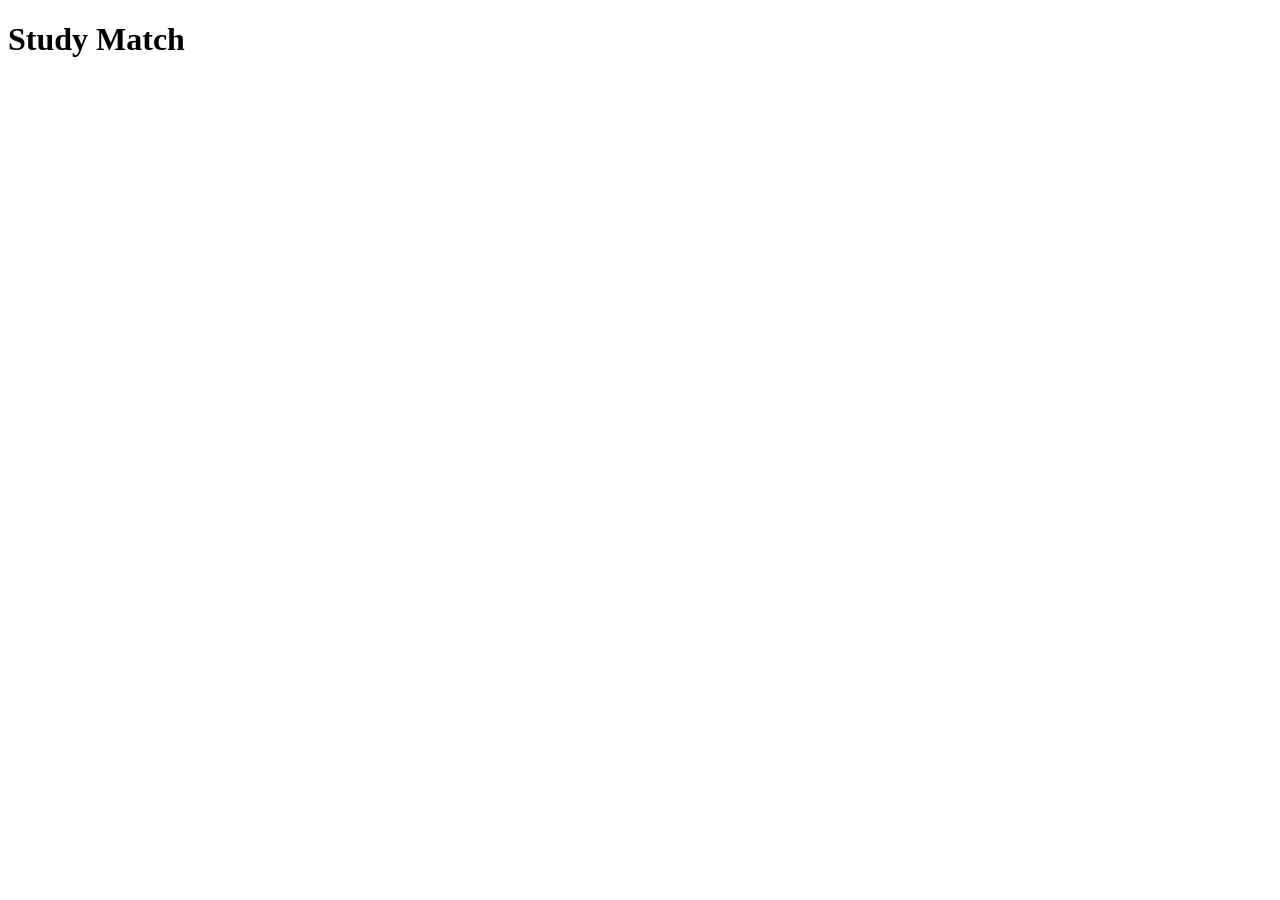
==== index.html @ 621438b5 "test html" ====
<!DOCTYPE html>
<html lang="es">
<head>
    <meta charset="UTF-8">
    <meta name="viewport" content="width=device-width, initial-scale=1.0">
    <title>Study Match - Home</title>
</head>
<body>
    <h1>Study Match</h1>
</body>
</html>
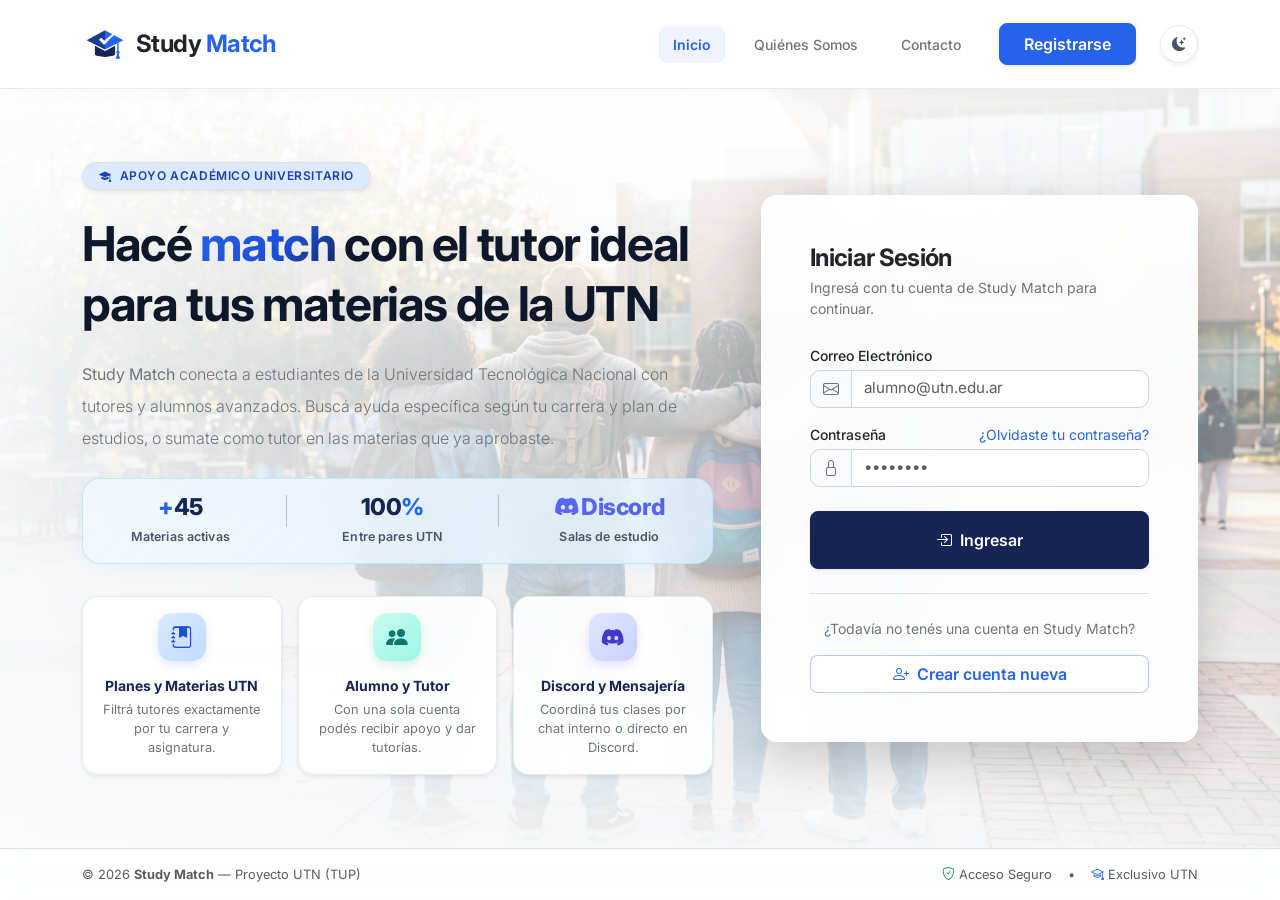
==== commit ea4485c3: "Mergear primera version del front" ====
--- a/index.html
+++ b/index.html
@@ -1,11 +1,279 @@
 <!DOCTYPE html>
 <html lang="es">
 <head>
-    <meta charset="UTF-8">
-    <meta name="viewport" content="width=device-width, initial-scale=1.0">
-    <title>Study Match - Home</title>
+  <meta charset="UTF-8">
+  <meta name="viewport" content="width=device-width, initial-scale=1.0">
+  <title>Study Match - Tutorías UTN</title>
+
+  <!-- Google Fonts: Inter -->
+  <link rel="preconnect" href="https://fonts.googleapis.com">
+  <link rel="preconnect" href="https://fonts.gstatic.com" crossorigin>
+  <link href="https://fonts.googleapis.com/css2?family=Inter:wght@400;500;600;700;800&display=swap" rel="stylesheet">
+
+  <!-- Bootstrap 5.3 CSS -->
+  <link href="https://cdn.jsdelivr.net/npm/bootstrap@5.3.3/dist/css/bootstrap.min.css" rel="stylesheet">
+  <!-- Bootstrap Icons -->
+  <link rel="stylesheet" href="https://cdn.jsdelivr.net/npm/bootstrap-icons@1.11.3/font/bootstrap-icons.min.css">
+
+  <!-- Estilos Personalizados -->
+  <link rel="stylesheet" href="css/styles.css">
+  
 </head>
-<body>
-    <h1>Study Match</h1>
+<body class="d-flex flex-column min-vh-100 justify-content-between">
+
+  <!-- NAVBAR CON BOOTSTRAP 5 -->
+  <header class="sticky-top">
+    <nav class="navbar navbar-expand-lg navbar-glass py-3">
+      <div class="container-xl">
+        <!-- Logo Study Match -->
+        <a class="navbar-brand d-flex align-items-center gap-2 text-decoration-none" href="index.html">
+          <!-- Dibujo vectorial del Birrete + Tilde OK -->
+          <svg class="logo-svg" width="46" height="46" viewBox="0 0 100 100" fill="none" xmlns="http://www.w3.org/2000/svg">
+            <!-- Base inferior del gorro -->
+            <path d="M28 54 V72 C28 80 72 80 72 72 V54 L50 65 Z" fill="#172554"/>
+            <!-- Mitad izquierda del birrete (Azul oscuro) -->
+            <polygon points="50,20 10,42 50,62" fill="#1e3a8a"/>
+            <!-- Mitad derecha del birrete (Azul eléctrico) -->
+            <polygon points="50,20 90,42 50,62" fill="#2563eb"/>
+            <!-- Borla colgante derecha -->
+            <line x1="78" y1="48" x2="78" y2="70" stroke="#3b82f6" stroke-width="3.5" stroke-linecap="round"/>
+            <circle cx="78" cy="68" r="3.5" fill="#2563eb"/>
+            <polygon points="78,68 73,82 83,82" fill="#2563eb"/>
+            <!-- Tilde blanca de OK / Match integrada -->
+            <path d="M38 41 L48 51 L76 23 L60 34 L48 44 L42 37 Z" fill="#ffffff" stroke="#ffffff" stroke-linejoin="round" stroke-width="2"/>
+          </svg>
+
+          <!-- Texto del Logo -->
+          <span class="fw-bold fs-4 text-dark lh-1 mb-0">
+            Study <span class="text-primary">Match</span>
+          </span>
+        </a>
+
+        <!-- Botón Hamburguesa para Mobile -->
+        <button class="navbar-toggler border-0 shadow-none" type="button" data-bs-toggle="collapse" data-bs-target="#navbarContent" aria-controls="navbarContent" aria-expanded="false" aria-label="Abrir navegación">
+          <span class="navbar-toggler-icon"></span>
+        </button>
+
+        <!-- Enlaces de Navegación -->
+        <div class="collapse navbar-collapse" id="navbarContent">
+          <ul class="navbar-nav ms-auto align-items-lg-center gap-1 gap-lg-3 mt-3 mt-lg-0 fw-medium small">
+            <li class="nav-item">
+              <a class="nav-link active text-primary fw-semibold" aria-current="page" href="index.html">Inicio</a>
+            </li>
+            <li class="nav-item">
+              <a class="nav-link text-secondary" href="quienes-somos.html">Quiénes Somos</a>
+            </li>
+            <li class="nav-item">
+              <a class="nav-link text-secondary" href="contacto.html">Contacto</a>
+            </li>
+            <li class="nav-item ms-lg-2 mt-2 mt-lg-0">
+              <a class="btn btn-primary px-4 py-2 rounded-3 fw-semibold shadow-sm" href="registro.html">
+                Registrarse
+              </a>
+            </li>
+            <!-- Botón Interruptor de Modo Oscuro / Claro -->
+            <li class="nav-item ms-lg-2 mt-2 mt-lg-0 d-flex align-items-center">
+              <button id="themeToggleBtn" class="theme-toggle-btn shadow-sm" title="Alternar Modo Oscuro / Claro" aria-label="Alternar tema">
+                <i id="themeToggleIcon" class="bi bi-moon-stars-fill"></i>
+              </button>
+            </li>
+          </ul>
+        </div>
+      </div>
+    </nav>
+  </header>
+
+  <!-- CONTENIDO PRINCIPAL CON FONDO DE COMUNIDAD / PARES -->
+  <div class="hero-wrapper">
+    
+    <!-- Capa de Fondo: Imagen con Gradientes -->
+    <div class="hero-bg-container">
+      <img src="img/Gemini_Generated_Image_o8fa80o8fa80o8fa.jpg" 
+           alt="Comunidad universitaria Study Match" 
+           class="hero-bg-img">
+      <div class="hero-overlay-horizontal"></div>
+      <div class="hero-overlay-vertical"></div>
+    </div>
+
+    <!-- Contenido Principal (Sobre el Fondo) -->
+    <main class="container-xl position-relative py-5" style="z-index: 1;">
+      <div class="row align-items-center g-5">
+        
+        <!-- Columna Izquierda: Presentación de Study Match -->
+        <div class="col-lg-7">
+          <div class="d-inline-flex align-items-center gap-2 px-3 py-1 rounded-pill mb-4 border shadow-sm badge-utn">
+            <i class="bi bi-mortarboard-fill"></i>
+            <span>Apoyo Académico Universitario</span>
+          </div>
+          
+          <h1 class="display-5 fw-bold lh-sm mb-4">
+            Hacé <span class="text-gradient">match</span> con el tutor ideal para tus materias de la UTN
+          </h1>
+          
+          <p class="lead text-secondary mb-4 fs-6 lh-lg">
+            <strong>Study Match</strong> conecta a estudiantes de la Universidad Tecnológica Nacional con tutores y alumnos avanzados. Buscá ayuda específica según tu carrera y plan de estudios, o sumate como tutor en las materias que ya aprobaste.
+          </p>
+          <!-- Micro-estadísticas de la comunidad UTN Armonizadas -->
+          <div class="stats-bar p-3 my-4 d-flex align-items-center justify-content-around">
+            
+            <!-- Métrica 1 -->
+            <div class="stat-item text-center px-2">
+              <span class="d-block stat-number mb-1"><span class="stat-accent">+</span>45</span>
+              <span class="stat-label">Materias activas</span>
+            </div>
+
+            <!-- Línea divisoria vertical -->
+            <div class="vr opacity-25" style="height: 32px;"></div>
+
+            <!-- Métrica 2 -->
+            <div class="stat-item text-center px-2">
+              <span class="d-block stat-number mb-1">100<span class="stat-accent">%</span></span>
+              <span class="stat-label">Entre pares UTN</span>
+            </div>
+
+            <!-- Línea divisoria vertical -->
+            <div class="vr opacity-25" style="height: 32px;"></div>
+
+            <!-- Métrica 3 -->
+            <div class="stat-item text-center px-2">
+              <span class="d-block stat-number mb-1" style="color: #5865F2;">
+                <i class="bi bi-discord me-1"></i>Discord
+              </span>
+              <span class="stat-label">Salas de estudio</span>
+            </div>
+
+          </div>
+          <!-- Puntos clave de la presentación -->
+          <div class="row g-3 pt-2">
+            <div class="col-sm-4">
+              <div class="feature-card p-3 rounded-4 shadow-sm h-100 text-center">
+                <div class="feature-icon-box feature-icon-blue">
+                  <i class="bi bi-journal-bookmark-fill"></i>
+                </div>
+                <p class="fw-bold mb-1 small" style="color: #172554;">Planes y Materias UTN</p>
+                <p class="text-secondary mb-0" style="font-size: 0.8rem;">Filtrá tutores exactamente por tu carrera y asignatura.</p>
+              </div>
+            </div>
+            <div class="col-sm-4">
+              <div class="feature-card p-3 rounded-4 shadow-sm h-100 text-center">
+                <div class="feature-icon-box feature-icon-teal">
+                  <i class="bi bi-people-fill"></i>
+                </div>
+                <p class="fw-bold mb-1 small" style="color: #172554;">Alumno y Tutor</p>
+                <p class="text-secondary mb-0" style="font-size: 0.8rem;">Con una sola cuenta podés recibir apoyo y dar tutorías.</p>
+              </div>
+            </div>
+            <div class="col-sm-4">
+              <div class="feature-card p-3 rounded-4 shadow-sm h-100 text-center">
+                <div class="feature-icon-box feature-icon-discord">
+                  <i class="bi bi-discord"></i>
+                </div>
+                <p class="fw-bold mb-1 small" style="color: #172554;">Discord y Mensajería</p>
+                <p class="text-secondary mb-0" style="font-size: 0.8rem;">Coordiná tus clases por chat interno o directo en Discord.</p>
+              </div>
+            </div>
+          </div>
+        </div>
+
+        <!-- Columna Derecha: Únicamente Login + Redirección a Registro con Luz Ambiental 3D -->
+        <div class="col-lg-5 position-relative">
+          <!-- Luz ambiental difuminada 3D detrás de la tarjeta -->
+          <div class="ambient-glow"></div>
+
+          <div class="glass-card p-4 p-md-5 rounded-4 shadow-lg position-relative" style="z-index: 1;">
+            <div class="mb-4">
+              <h2 class="h4 fw-bold text-dark mb-1">Iniciar Sesión</h2>
+              <p class="text-secondary small mb-0">Ingresá con tu cuenta de Study Match para continuar.</p>
+            </div>
+
+            <form action="login.php" method="POST" class="d-flex flex-column gap-3">
+              <div>
+                <label for="email" class="form-label small fw-medium text-dark mb-1">Correo Electrónico</label>
+                <div class="input-group input-group-custom">
+                  <span class="input-group-text"><i class="bi bi-envelope"></i></span>
+                  <input type="email" id="email" name="email" required placeholder="alumno@utn.edu.ar" 
+                    class="form-control py-2.5">
+                </div>
+              </div>
+
+              <div>
+                <div class="d-flex justify-content-between align-items-center mb-1">
+                  <label for="password" class="form-label small fw-medium text-dark mb-0">Contraseña</label>
+                  <a href="#" class="small text-primary text-decoration-none">¿Olvidaste tu contraseña?</a>
+                </div>
+                <div class="input-group input-group-custom">
+                  <span class="input-group-text"><i class="bi bi-lock"></i></span>
+                  <input type="password" id="password" name="password" required placeholder="••••••••" 
+                    class="form-control py-2.5">
+                </div>
+              </div>
+
+              <button type="submit" class="btn btn-utn w-100 py-3 rounded-3 fw-semibold shadow-sm mt-2 d-flex align-items-center justify-content-center gap-2">
+                <i class="bi bi-box-arrow-in-right"></i>
+                <span>Ingresar</span>
+              </button>
+            </form>
+
+            <!-- Separador y redirección a registro.html -->
+            <div class="mt-4 pt-4 border-top text-center">
+              <p class="small text-secondary mb-3">¿Todavía no tenés una cuenta en Study Match?</p>
+              <a href="registro.html" class="btn btn-outline-primary w-100 py-2.5 rounded-3 fw-semibold d-flex align-items-center justify-content-center gap-2">
+                <i class="bi bi-person-plus"></i>
+                <span>Crear cuenta nueva</span>
+              </a>
+            </div>
+          </div>
+        </div>
+
+      </div>
+    </main>
+  </div>
+
+  <!-- FOOTER MODERNO Y PROLIJO -->
+  <footer class="footer-glass border-top py-3 text-secondary small">
+    <div class="container-xl d-flex flex-column flex-sm-row justify-content-between align-items-center gap-2">
+      <p class="mb-0 text-muted" style="font-size: 0.8rem;">© 2026 <strong>Study Match</strong> — Proyecto UTN (TUP)</p>
+      <div class="d-flex align-items-center gap-3 text-muted" style="font-size: 0.8rem;">
+        <span class="d-inline-flex align-items-center gap-1"><i class="bi bi-shield-check text-success"></i> Acceso Seguro</span>
+        <span>•</span>
+        <span class="d-inline-flex align-items-center gap-1"><i class="bi bi-mortarboard text-primary"></i> Exclusivo UTN</span>
+      </div>
+    </div>
+  </footer>
+
+  <!-- Bootstrap 5.3 JS Bundle -->
+  <script src="https://cdn.jsdelivr.net/npm/bootstrap@5.3.3/dist/js/bootstrap.bundle.min.js"></script>
+
+  <!-- Script para Modo Oscuro / Claro -->
+  <script>
+    const themeToggleBtn = document.getElementById('themeToggleBtn');
+    const themeToggleIcon = document.getElementById('themeToggleIcon');
+
+    function aplicarTema(tema) {
+      document.documentElement.setAttribute('data-bs-theme', tema);
+      localStorage.setItem('study-match-theme', tema);
+      if (tema === 'dark') {
+        themeToggleIcon.className = 'bi bi-sun-fill';
+        themeToggleBtn.setAttribute('title', 'Cambiar a modo claro');
+      } else {
+        themeToggleIcon.className = 'bi bi-moon-stars-fill';
+        themeToggleBtn.setAttribute('title', 'Cambiar a modo oscuro');
+      }
+    }
+
+    // Detectar preferencia guardada o preferencia del sistema
+    const temaGuardado = localStorage.getItem('study-match-theme');
+    const prefiereOscuro = window.matchMedia && window.matchMedia('(prefers-color-scheme: dark)').matches;
+    const temaInicial = temaGuardado ? temaGuardado : (prefiereOscuro ? 'dark' : 'light');
+    aplicarTema(temaInicial);
+
+    if (themeToggleBtn) {
+      themeToggleBtn.addEventListener('click', () => {
+        const temaActual = document.documentElement.getAttribute('data-bs-theme');
+        const nuevoTema = temaActual === 'dark' ? 'light' : 'dark';
+        aplicarTema(nuevoTema);
+      });
+    }
+  </script>
 </body>
 </html>
--- a/css/styles.css
+++ b/css/styles.css
@@ -0,0 +1,510 @@
+@charset "UTF-8";
+
+/* ==========================================================================
+   Variables y Configuración Global
+   ========================================================================== */
+:root {
+  --bs-font-sans-serif: 'Inter', -apple-system, BlinkMacSystemFont, "Segoe UI", Roboto, sans-serif;
+  --bs-primary: #2563eb;
+  --bs-primary-rgb: 37, 99, 235;
+  --utn-blue: #172554;
+  --utn-blue-hover: #1e3a8a;
+}
+
+body {
+  font-family: var(--bs-font-sans-serif);
+  background-color: #f8fafc;
+  color: #1e293b;
+  -webkit-font-smoothing: antialiased;
+  -moz-osx-font-smoothing: grayscale;
+}
+
+/* Tipografía moderna con espaciado ajustado estilo SaaS */
+h1, h2, h3, h4, .navbar-brand {
+  letter-spacing: -0.028em;
+  color: #0f172a;
+}
+
+/* Degradé sutil de texto */
+.text-gradient {
+  background: linear-gradient(135deg, #2563eb 0%, #1d4ed8 60%, #172554 100%);
+  -webkit-background-clip: text;
+  -webkit-text-fill-color: transparent;
+}
+
+/* ==========================================================================
+   Navbar Estilo Glassmorphism
+   ========================================================================== */
+.navbar-glass {
+  background: rgba(255, 255, 255, 0.88) !important;
+  backdrop-filter: blur(14px);
+  -webkit-backdrop-filter: blur(14px);
+  border-bottom: 1px solid rgba(226, 232, 240, 0.85);
+  box-shadow: 0 4px 20px -4px rgba(15, 23, 42, 0.04);
+}
+
+.navbar .nav-link {
+  padding: 0.5rem 0.85rem !important;
+  border-radius: 8px;
+  color: #475569;
+  transition: all 0.2s ease;
+}
+.navbar .nav-link:hover {
+  color: var(--bs-primary) !important;
+  background-color: rgba(37, 99, 235, 0.05);
+}
+.navbar .nav-link.active {
+  color: var(--bs-primary) !important;
+  background-color: rgba(37, 99, 235, 0.08);
+}
+
+.logo-svg {
+  transition: transform 0.25s cubic-bezier(0.16, 1, 0.3, 1);
+}
+.logo-svg:hover {
+  transform: scale(1.06);
+}
+
+/* ==========================================================================
+   Botones Personalizados con Elevación y Microinteracciones
+   ========================================================================== */
+/* Botón oficial UTN */
+.btn-utn {
+  background-color: var(--utn-blue);
+  border-color: var(--utn-blue);
+  color: #ffffff;
+  box-shadow: 0 4px 12px rgba(23, 37, 84, 0.25);
+  transition: all 0.25s cubic-bezier(0.16, 1, 0.3, 1);
+}
+.btn-utn:hover {
+  background-color: var(--utn-blue-hover);
+  border-color: var(--utn-blue-hover);
+  color: #ffffff;
+  transform: translateY(-2px);
+  box-shadow: 0 8px 20px rgba(23, 37, 84, 0.35);
+}
+.btn-utn:active {
+  transform: translateY(0);
+}
+
+/* Botón Principal */
+.btn-primary {
+  background-color: var(--bs-primary);
+  border-color: var(--bs-primary);
+  box-shadow: 0 4px 12px rgba(37, 99, 235, 0.25);
+  transition: all 0.25s cubic-bezier(0.16, 1, 0.3, 1);
+}
+.btn-primary:hover {
+  background-color: #1d4ed8;
+  border-color: #1d4ed8;
+  transform: translateY(-2px);
+  box-shadow: 0 8px 20px rgba(37, 99, 235, 0.35);
+}
+.btn-primary:active {
+  transform: translateY(0);
+}
+
+/* Botón Outline */
+.btn-outline-primary {
+  color: var(--bs-primary);
+  border-color: rgba(37, 99, 235, 0.35);
+  background-color: #ffffff;
+  transition: all 0.25s cubic-bezier(0.16, 1, 0.3, 1);
+}
+.btn-outline-primary:hover {
+  background-color: #eff6ff;
+  border-color: var(--bs-primary);
+  color: var(--bs-primary);
+  transform: translateY(-1px);
+  box-shadow: 0 4px 12px rgba(37, 99, 235, 0.12);
+}
+
+/* ==========================================================================
+   Fondo Hero e Imagen con Gradientes
+   ========================================================================== */
+.hero-wrapper {
+  position: relative;
+  flex-grow: 1;
+  display: flex;
+  align-items: center;
+  overflow: hidden;
+}
+
+.hero-bg-container {
+  position: absolute;
+  inset: 0;
+  z-index: 0;
+  pointer-events: none;
+  user-select: none;
+  overflow: hidden;
+}
+
+.hero-bg-img {
+  width: 100%;
+  height: 100%;
+  object-fit: cover;
+  object-position: center 30%;
+  opacity: 0.75;
+  filter: brightness(1.05) contrast(1.05);
+}
+
+.hero-overlay-horizontal {
+  position: absolute;
+  inset: 0;
+  background: linear-gradient(to right, rgba(248, 250, 252, 0.96) 0%, rgba(248, 250, 252, 0.65) 50%, rgba(248, 250, 252, 0.35) 100%);
+}
+
+.hero-overlay-vertical {
+  position: absolute;
+  inset: 0;
+  background: linear-gradient(to bottom, rgba(255, 255, 255, 0.85) 0%, transparent 40%, transparent 70%, rgba(248, 250, 252, 0.85) 100%);
+}
+
+/* ==========================================================================
+   Tarjetas con Glassmorphism
+   ========================================================================== */
+.glass-card {
+  background: rgba(255, 255, 255, 0.94);
+  backdrop-filter: blur(14px);
+  -webkit-backdrop-filter: blur(14px);
+  border: 1px solid rgba(255, 255, 255, 0.8);
+  box-shadow: 0 20px 35px -8px rgba(15, 23, 42, 0.08), 0 8px 12px -4px rgba(15, 23, 42, 0.03);
+}
+
+.feature-card {
+  background: rgba(255, 255, 255, 0.92);
+  backdrop-filter: blur(10px);
+  -webkit-backdrop-filter: blur(10px);
+  border: 1px solid rgba(226, 232, 240, 0.85);
+  transition: all 0.25s cubic-bezier(0.16, 1, 0.3, 1);
+}
+.feature-card:hover {
+  transform: translateY(-4px);
+  box-shadow: 0 14px 28px -6px rgba(15, 23, 42, 0.09), 0 4px 10px -2px rgba(15, 23, 42, 0.04);
+  border-color: rgba(191, 219, 254, 0.9);
+}
+
+/* Badge personalizado UTN */
+.badge-utn {
+  background-color: #dbeafe;
+  border: 1px solid #bfdbfe;
+  color: #1e40af;
+  font-size: 0.75rem;
+  font-weight: 600;
+  letter-spacing: 0.05em;
+  text-transform: uppercase;
+}
+
+/* ==========================================================================
+   Barra de Micro-estadísticas Armonizada
+   ========================================================================== */
+.stats-bar {
+  background: linear-gradient(135deg, rgba(240, 249, 255, 0.88) 0%, rgba(224, 242, 254, 0.78) 100%);
+  backdrop-filter: blur(12px);
+  -webkit-backdrop-filter: blur(12px);
+  border: 1px solid rgba(186, 230, 253, 0.85);
+  border-radius: 18px;
+  box-shadow: 0 6px 20px -4px rgba(14, 165, 233, 0.08);
+}
+
+.stat-item {
+  transition: transform 0.2s ease;
+}
+.stat-item:hover {
+  transform: translateY(-2px);
+}
+
+.stat-number {
+  font-size: 1.45rem;
+  font-weight: 800;
+  letter-spacing: -0.02em;
+  color: #172554;
+  line-height: 1;
+}
+
+.stat-accent {
+  color: var(--bs-primary);
+}
+
+.stat-label {
+  font-size: 0.78rem;
+  color: #475569;
+  font-weight: 600;
+  letter-spacing: 0.01em;
+}
+
+/* ==========================================================================
+   Íconos de Puntos Clave
+   ========================================================================== */
+.feature-icon-box {
+  width: 48px;
+  height: 48px;
+  border-radius: 14px;
+  display: flex;
+  align-items: center;
+  justify-content: center;
+  font-size: 1.35rem;
+  margin: 0 auto 0.85rem auto;
+  transition: transform 0.25s ease, box-shadow 0.25s ease;
+}
+
+.feature-card:hover .feature-icon-box {
+  transform: translateY(-2px) scale(1.05);
+}
+
+/* 1. Azul degradé para materias */
+.feature-icon-blue {
+  background: linear-gradient(135deg, #dbeafe 0%, #bfdbfe 100%);
+  color: #1d4ed8;
+  box-shadow: 0 4px 10px rgba(37, 99, 235, 0.15);
+}
+
+/* 2. Esmeralda degradé para tutor/alumno */
+.feature-icon-teal {
+  background: linear-gradient(135deg, #ccfbf1 0%, #99f6e4 100%);
+  color: #0f766e;
+  box-shadow: 0 4px 10px rgba(13, 148, 136, 0.15);
+}
+
+/* 3. Índigo / Violeta degradé para mensajes */
+.feature-icon-discord {
+  background: linear-gradient(135deg, #e0e7ff 0%, #c7d2fe 100%);
+  color: #4338ca;
+  box-shadow: 0 4px 10px rgba(79, 70, 229, 0.15);
+}
+
+/* ==========================================================================
+   Luz Ambiental 3D y Formulario
+   ========================================================================== */
+.ambient-glow {
+  position: absolute;
+  top: 50%;
+  left: 50%;
+  width: 115%;
+  height: 115%;
+  transform: translate(-50%, -50%);
+  background: radial-gradient(circle, rgba(37, 99, 235, 0.16) 0%, rgba(99, 102, 241, 0.10) 35%, rgba(248, 250, 252, 0) 70%);
+  filter: blur(45px);
+  pointer-events: none;
+  z-index: 0;
+}
+
+/* Grupos de inputs estilizados con ícono integrado */
+.input-group-custom .input-group-text {
+  background-color: #f8fafc;
+  border-color: #cbd5e1;
+  color: #64748b;
+  border-top-left-radius: 10px;
+  border-bottom-left-radius: 10px;
+  transition: border-color 0.2s ease, color 0.2s ease;
+}
+.input-group-custom .form-control {
+  border-color: #cbd5e1;
+  border-top-right-radius: 10px;
+  border-bottom-right-radius: 10px;
+  font-size: 0.95rem;
+  transition: border-color 0.2s ease, box-shadow 0.2s ease;
+}
+.input-group-custom:focus-within .input-group-text {
+  border-color: #2563eb;
+  color: #2563eb;
+  background-color: #ffffff;
+}
+.input-group-custom:focus-within .form-control {
+  border-color: #2563eb;
+  box-shadow: 0 0 0 4px rgba(37, 99, 235, 0.12);
+}
+
+/* Footer translúcido */
+.footer-glass {
+  background: rgba(255, 255, 255, 0.85) !important;
+  backdrop-filter: blur(10px);
+  -webkit-backdrop-filter: blur(10px);
+}
+
+/* ==========================================================================
+   Modo Oscuro (Dark Theme: data-bs-theme="dark")
+   ========================================================================== */
+[data-bs-theme="dark"] {
+  --utn-blue: #3b82f6;
+  --utn-blue-hover: #60a5fa;
+  --bs-body-bg: #0b0f19;
+  --bs-body-color: #f1f5f9;
+}
+
+[data-bs-theme="dark"] body {
+  background-color: #0b0f19;
+  color: #f1f5f9;
+}
+
+[data-bs-theme="dark"] h1, 
+[data-bs-theme="dark"] h2, 
+[data-bs-theme="dark"] h3, 
+[data-bs-theme="dark"] h4, 
+[data-bs-theme="dark"] .navbar-brand,
+[data-bs-theme="dark"] .navbar-brand span {
+  color: #f8fafc !important;
+}
+
+/* Navbar en Modo Oscuro */
+[data-bs-theme="dark"] .navbar-glass {
+  background: rgba(11, 15, 25, 0.85) !important;
+  border-bottom: 1px solid rgba(255, 255, 255, 0.08);
+  box-shadow: 0 4px 20px -4px rgba(0, 0, 0, 0.5);
+}
+
+[data-bs-theme="dark"] .navbar .nav-link {
+  color: #94a3b8;
+}
+
+[data-bs-theme="dark"] .navbar .nav-link:hover {
+  color: #60a5fa !important;
+  background-color: rgba(96, 165, 250, 0.1);
+}
+
+[data-bs-theme="dark"] .navbar .nav-link.active {
+  color: #60a5fa !important;
+  background-color: rgba(96, 165, 250, 0.15);
+}
+
+/* Capas de fondo en Modo Oscuro */
+[data-bs-theme="dark"] .hero-bg-img {
+  opacity: 0.35;
+  filter: brightness(0.7) contrast(1.2);
+}
+
+[data-bs-theme="dark"] .hero-overlay-horizontal {
+  background: linear-gradient(to right, rgba(11, 15, 25, 0.98) 0%, rgba(11, 15, 25, 0.85) 50%, rgba(11, 15, 25, 0.6) 100%);
+}
+
+[data-bs-theme="dark"] .hero-overlay-vertical {
+  background: linear-gradient(to bottom, rgba(11, 15, 25, 0.9) 0%, transparent 40%, transparent 70%, rgba(11, 15, 25, 0.95) 100%);
+}
+
+/* Tarjeta Glass Login en Modo Oscuro */
+[data-bs-theme="dark"] .glass-card {
+  background: rgba(22, 29, 47, 0.78) !important;
+  border: 1px solid rgba(255, 255, 255, 0.12) !important;
+  box-shadow: 0 25px 50px -12px rgba(0, 0, 0, 0.65) !important;
+}
+
+/* Tarjetas de Puntos Clave en Modo Oscuro */
+[data-bs-theme="dark"] .feature-card {
+  background: rgba(22, 29, 47, 0.65) !important;
+  border: 1px solid rgba(255, 255, 255, 0.08) !important;
+}
+
+[data-bs-theme="dark"] .feature-card:hover {
+  background: rgba(30, 41, 59, 0.85) !important;
+  border-color: rgba(96, 165, 250, 0.4) !important;
+  box-shadow: 0 16px 32px -6px rgba(0, 0, 0, 0.55) !important;
+}
+
+[data-bs-theme="dark"] .feature-card h6 {
+  color: #f8fafc !important;
+}
+
+[data-bs-theme="dark"] .feature-card p,
+[data-bs-theme="dark"] .text-secondary {
+  color: #94a3b8 !important;
+}
+
+/* Badge UTN en Modo Oscuro */
+[data-bs-theme="dark"] .badge-utn {
+  background-color: rgba(30, 58, 138, 0.4);
+  border-color: rgba(59, 130, 246, 0.4);
+  color: #93c5fd;
+}
+
+/* Barra de Estadísticas en Modo Oscuro */
+[data-bs-theme="dark"] .stats-bar {
+  background: linear-gradient(135deg, rgba(22, 29, 47, 0.85) 0%, rgba(15, 23, 42, 0.92) 100%) !important;
+  border: 1px solid rgba(255, 255, 255, 0.1) !important;
+  box-shadow: 0 8px 24px -4px rgba(0, 0, 0, 0.45) !important;
+}
+
+[data-bs-theme="dark"] .stat-number {
+  color: #ffffff !important;
+}
+
+[data-bs-theme="dark"] .stat-label {
+  color: #94a3b8 !important;
+}
+
+/* Luz Ambiental 3D más viva en Modo Oscuro */
+[data-bs-theme="dark"] .ambient-glow {
+  background: radial-gradient(circle, rgba(37, 99, 235, 0.3) 0%, rgba(124, 58, 237, 0.2) 40%, rgba(11, 15, 25, 0) 70%);
+}
+
+/* Inputs en Modo Oscuro */
+[data-bs-theme="dark"] .input-group-custom .input-group-text {
+  background-color: #1e293b;
+  border-color: #334155;
+  color: #94a3b8;
+}
+
+[data-bs-theme="dark"] .input-group-custom .form-control {
+  background-color: rgba(15, 23, 42, 0.7);
+  border-color: #334155;
+  color: #f8fafc;
+}
+
+[data-bs-theme="dark"] .input-group-custom .form-control::placeholder {
+  color: #64748b;
+}
+
+[data-bs-theme="dark"] .input-group-custom:focus-within .input-group-text {
+  background-color: #0f172a;
+  border-color: #3b82f6;
+  color: #60a5fa;
+}
+
+[data-bs-theme="dark"] .input-group-custom:focus-within .form-control {
+  background-color: #0f172a;
+  border-color: #3b82f6;
+  box-shadow: 0 0 0 4px rgba(59, 130, 246, 0.25);
+}
+
+/* Footer translúcido en Modo Oscuro */
+[data-bs-theme="dark"] .footer-glass {
+  background: rgba(11, 15, 25, 0.88) !important;
+  border-top: 1px solid rgba(255, 255, 255, 0.08) !important;
+}
+
+/* ==========================================================================
+   Botón Interruptor de Tema (Sol / Luna)
+   ========================================================================== */
+.theme-toggle-btn {
+  width: 38px;
+  height: 38px;
+  border-radius: 50%;
+  display: inline-flex;
+  align-items: center;
+  justify-content: center;
+  border: 1px solid rgba(226, 232, 240, 0.9);
+  background: rgba(255, 255, 255, 0.9);
+  color: #475569;
+  cursor: pointer;
+  transition: all 0.25s cubic-bezier(0.16, 1, 0.3, 1);
+  padding: 0;
+}
+
+.theme-toggle-btn:hover {
+  transform: scale(1.08);
+  color: #2563eb;
+  border-color: #93c5fd;
+  box-shadow: 0 4px 12px rgba(37, 99, 235, 0.15);
+}
+
+[data-bs-theme="dark"] .theme-toggle-btn {
+  background: rgba(30, 41, 59, 0.85);
+  border-color: rgba(255, 255, 255, 0.15);
+  color: #fbbf24; /* Dorado cálido para el sol */
+}
+
+[data-bs-theme="dark"] .theme-toggle-btn:hover {
+  background: rgba(51, 65, 85, 0.95);
+  border-color: rgba(251, 191, 36, 0.5);
+  box-shadow: 0 4px 14px rgba(251, 191, 36, 0.25);
+}
+
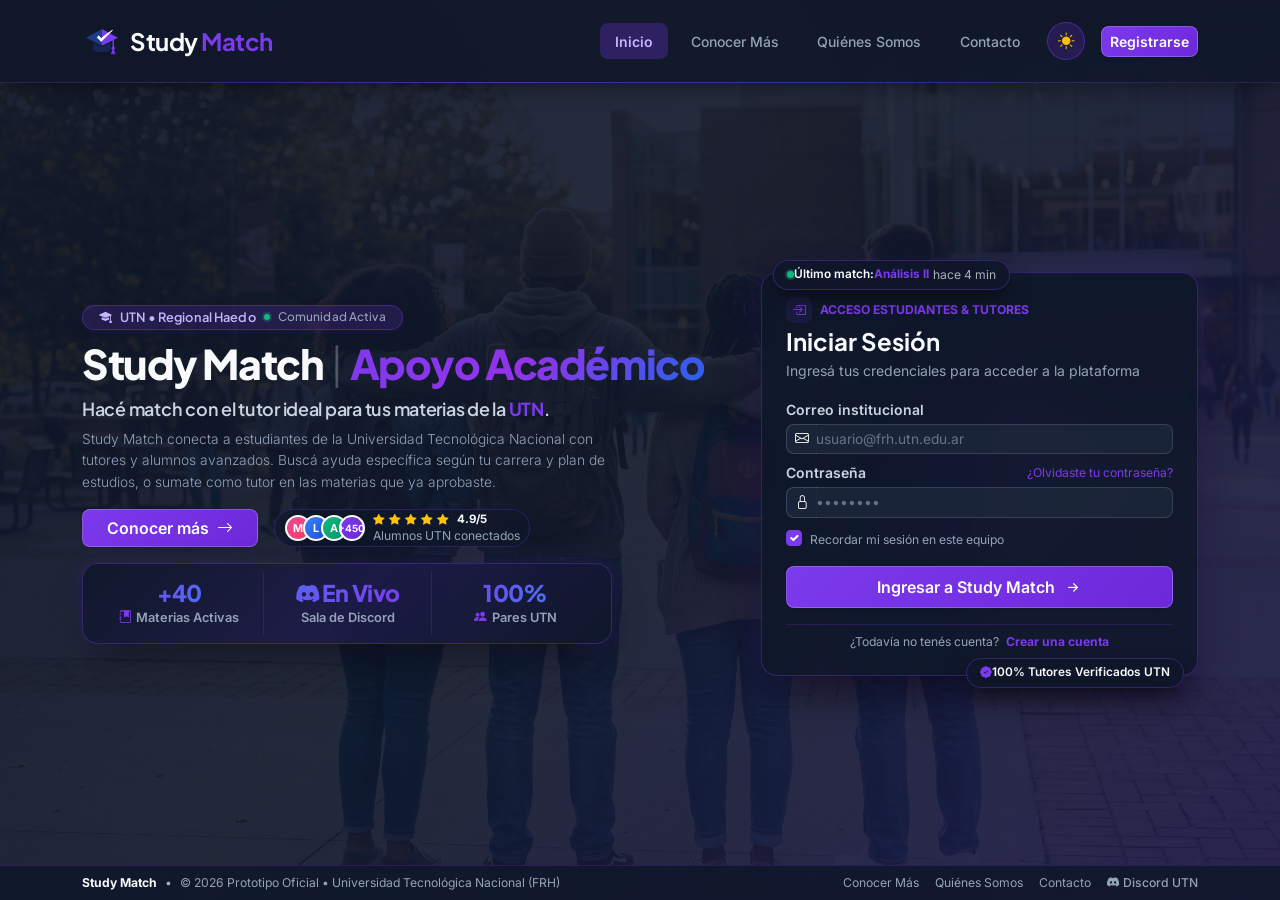
==== commit 9a9838e8: "cambios en el front" ====
--- a/index.html
+++ b/index.html
@@ -1,50 +1,53 @@
-<!DOCTYPE html>
-<html lang="es">
-<head>
-  <meta charset="UTF-8">
-  <meta name="viewport" content="width=device-width, initial-scale=1.0">
-  <title>Study Match - Tutorías UTN</title>
-
-  <!-- Google Fonts: Inter -->
-  <link rel="preconnect" href="https://fonts.googleapis.com">
-  <link rel="preconnect" href="https://fonts.gstatic.com" crossorigin>
-  <link href="https://fonts.googleapis.com/css2?family=Inter:wght@400;500;600;700;800&display=swap" rel="stylesheet">
-
-  <!-- Bootstrap 5.3 CSS -->
-  <link href="https://cdn.jsdelivr.net/npm/bootstrap@5.3.3/dist/css/bootstrap.min.css" rel="stylesheet">
-  <!-- Bootstrap Icons -->
-  <link rel="stylesheet" href="https://cdn.jsdelivr.net/npm/bootstrap-icons@1.11.3/font/bootstrap-icons.min.css">
-
-  <!-- Estilos Personalizados -->
-  <link rel="stylesheet" href="css/styles.css">
-  
-</head>
-<body class="d-flex flex-column min-vh-100 justify-content-between">
-
-  <!-- NAVBAR CON BOOTSTRAP 5 -->
-  <header class="sticky-top">
+<!doctype html>
+<html lang="es" data-bs-theme="dark">
+  <head>
+    <meta charset="UTF-8" />
+    <meta name="viewport" content="width=device-width, initial-scale=1.0" />
+    <title>Study Match - UTN</title>
+    <!-- Script de sincronización inmediata para evitar parpadeos de tema -->
+    <script>
+      (function() {
+        var t = localStorage.getItem('study_match_theme') || 'dark';
+        document.documentElement.setAttribute('data-bs-theme', t);
+      })();
+    </script>
+    <!-- Google Fonts: Plus Jakarta Sans (Headings) & Inter (UI/Body) -->
+    <link rel="preconnect" href="https://fonts.googleapis.com">
+    <link rel="preconnect" href="https://fonts.gstatic.com" crossorigin>
+    <link href="https://fonts.googleapis.com/css2?family=Inter:wght@400;500;600;700&family=Plus+Jakarta+Sans:wght@500;600;700;800;900&display=swap" rel="stylesheet">
+
+    <!-- Bootstrap 5.3 CSS (CDN Oficial) -->
+    <link href="https://cdn.jsdelivr.net/npm/bootstrap@5.3.3/dist/css/bootstrap.min.css" rel="stylesheet">
+
+    <!-- Bootstrap Icons -->
+    <link rel="stylesheet" href="https://cdn.jsdelivr.net/npm/bootstrap-icons@1.11.3/font/bootstrap-icons.min.css">
+
+    <!-- Estilos Personalizados Study Match (Modo Tradicional) -->
+    <link href="css/style.css" rel="stylesheet">
+  </head>
+  <body class="page-home d-flex flex-column min-vh-100 justify-content-between">
+
+  <!-- NAVBAR CON ESTILO GLASSMORPHISM -->
+  <header class="header-nav">
     <nav class="navbar navbar-expand-lg navbar-glass py-3">
       <div class="container-xl">
         <!-- Logo Study Match -->
         <a class="navbar-brand d-flex align-items-center gap-2 text-decoration-none" href="index.html">
-          <!-- Dibujo vectorial del Birrete + Tilde OK -->
-          <svg class="logo-svg" width="46" height="46" viewBox="0 0 100 100" fill="none" xmlns="http://www.w3.org/2000/svg">
-            <!-- Base inferior del gorro -->
+          <svg class="logo-svg" width="40" height="40" viewBox="0 0 100 100" fill="none" xmlns="http://www.w3.org/2000/svg">
+            <!-- Base inferior del gorro (Azul UTN) -->
             <path d="M28 54 V72 C28 80 72 80 72 72 V54 L50 65 Z" fill="#172554"/>
             <!-- Mitad izquierda del birrete (Azul oscuro) -->
             <polygon points="50,20 10,42 50,62" fill="#1e3a8a"/>
-            <!-- Mitad derecha del birrete (Azul eléctrico) -->
-            <polygon points="50,20 90,42 50,62" fill="#2563eb"/>
-            <!-- Borla colgante derecha -->
-            <line x1="78" y1="48" x2="78" y2="70" stroke="#3b82f6" stroke-width="3.5" stroke-linecap="round"/>
-            <circle cx="78" cy="68" r="3.5" fill="#2563eb"/>
-            <polygon points="78,68 73,82 83,82" fill="#2563eb"/>
+            <!-- Mitad derecha del birrete (Violeta de marca) -->
+            <polygon points="50,20 90,42 50,62" class="logo-birrete-derecha" />
+            <!-- Borla colgante derecha (Violeta de marca) -->
+            <line x1="78" y1="48" x2="78" y2="70" stroke="#7c3aed" stroke-width="3.5" stroke-linecap="round" class="logo-borla" />
+            <circle cx="78" cy="68" r="3.5" class="logo-borla" />
+            <polygon points="78,68 73,82 83,82" class="logo-borla" />
             <!-- Tilde blanca de OK / Match integrada -->
             <path d="M38 41 L48 51 L76 23 L60 34 L48 44 L42 37 Z" fill="#ffffff" stroke="#ffffff" stroke-linejoin="round" stroke-width="2"/>
           </svg>
-
-          <!-- Texto del Logo -->
-          <span class="fw-bold fs-4 text-dark lh-1 mb-0">
+          <span class="brand-title fw-bold fs-4 text-dark lh-1 mb-0">
             Study <span class="text-primary">Match</span>
           </span>
         </a>
@@ -56,26 +59,29 @@
 
         <!-- Enlaces de Navegación -->
         <div class="collapse navbar-collapse" id="navbarContent">
-          <ul class="navbar-nav ms-auto align-items-lg-center gap-1 gap-lg-3 mt-3 mt-lg-0 fw-medium small">
+          <ul class="navbar-nav ms-auto align-items-lg-center gap-1 gap-lg-2 mt-2 mt-lg-0 fw-medium small">
             <li class="nav-item">
               <a class="nav-link active text-primary fw-semibold" aria-current="page" href="index.html">Inicio</a>
             </li>
             <li class="nav-item">
-              <a class="nav-link text-secondary" href="quienes-somos.html">Quiénes Somos</a>
+              <a class="nav-link text-secondary" href="conoce.html">Conocer Más</a>
+            </li>
+            <li class="nav-item">
+              <a class="nav-link text-secondary" href="quienessomos.html">Quiénes Somos</a>
             </li>
             <li class="nav-item">
               <a class="nav-link text-secondary" href="contacto.html">Contacto</a>
             </li>
-            <li class="nav-item ms-lg-2 mt-2 mt-lg-0">
-              <a class="btn btn-primary px-4 py-2 rounded-3 fw-semibold shadow-sm" href="registro.html">
+            <li class="nav-item ms-lg-1">
+              <button class="btn btn-outline-violet btn-sm p-1.5 px-2.5 rounded-pill theme-toggle-btn d-inline-flex align-items-center gap-1.5" type="button" aria-label="Cambiar tema claro/oscuro" title="Cambiar tema">
+                <i class="theme-icon bi bi-sun-fill text-warning"></i>
+                <span class="d-lg-none small">Modo Claro/Oscuro</span>
+              </button>
+            </li>
+            <li class="nav-item ms-lg-2">
+              <a class="btn btn-primary btn-sm px-3.5 py-1.5 rounded-3 fw-semibold shadow-sm" href="registro.html">
                 Registrarse
               </a>
-            </li>
-            <!-- Botón Interruptor de Modo Oscuro / Claro -->
-            <li class="nav-item ms-lg-2 mt-2 mt-lg-0 d-flex align-items-center">
-              <button id="themeToggleBtn" class="theme-toggle-btn shadow-sm" title="Alternar Modo Oscuro / Claro" aria-label="Alternar tema">
-                <i id="themeToggleIcon" class="bi bi-moon-stars-fill"></i>
-              </button>
             </li>
           </ul>
         </div>
@@ -83,197 +89,216 @@
     </nav>
   </header>
 
-  <!-- CONTENIDO PRINCIPAL CON FONDO DE COMUNIDAD / PARES -->
-  <div class="hero-wrapper">
-    
-    <!-- Capa de Fondo: Imagen con Gradientes -->
-    <div class="hero-bg-container">
-      <img src="img/Gemini_Generated_Image_o8fa80o8fa80o8fa.jpg" 
-           alt="Comunidad universitaria Study Match" 
-           class="hero-bg-img">
-      <div class="hero-overlay-horizontal"></div>
-      <div class="hero-overlay-vertical"></div>
-    </div>
-
-    <!-- Contenido Principal (Sobre el Fondo) -->
-    <main class="container-xl position-relative py-5" style="z-index: 1;">
-      <div class="row align-items-center g-5">
-        
-        <!-- Columna Izquierda: Presentación de Study Match -->
-        <div class="col-lg-7">
-          <div class="d-inline-flex align-items-center gap-2 px-3 py-1 rounded-pill mb-4 border shadow-sm badge-utn">
-            <i class="bi bi-mortarboard-fill"></i>
-            <span>Apoyo Académico Universitario</span>
+  <!-- HERO SECTION PRINCIPAL (AJUSTADO A UNA SOLA PÁGINA) -->
+  <main class="hero-wrapper flex-grow-1 d-flex align-items-center py-2 py-lg-3">
+    <div class="container-xl">
+      <div class="row align-items-center g-4 g-xl-5">
+
+        <!-- COLUMNA IZQUIERDA: Información principal, Título y Métricas -->
+        <div class="col-lg-7 text-center text-lg-start">
+          
+          <!-- 1. Badge institucional superior -->
+          <div class="d-inline-flex mb-2">
+            <span class="badge badge-utn px-3 py-1.5 rounded-pill d-inline-flex align-items-center gap-2">
+              <i class="bi bi-mortarboard-fill"></i>
+              <span>UTN • Regional Haedo</span>
+              <span class="badge-dot"></span>
+              <span class="badge-subtext">Comunidad Activa</span>
+            </span>
           </div>
-          
-          <h1 class="display-5 fw-bold lh-sm mb-4">
-            Hacé <span class="text-gradient">match</span> con el tutor ideal para tus materias de la UTN
+
+          <!-- 2. H1 Principal: El nombre de la plataforma y su rol -->
+          <h1 class="hero-title fw-extrabold text-dark mb-2 lh-sm">
+            Study Match <span class="hero-sep text-muted fw-light">|</span> <span class="text-gradient">Apoyo Académico</span>
           </h1>
-          
-          <p class="lead text-secondary mb-4 fs-6 lh-lg">
-            <strong>Study Match</strong> conecta a estudiantes de la Universidad Tecnológica Nacional con tutores y alumnos avanzados. Buscá ayuda específica según tu carrera y plan de estudios, o sumate como tutor en las materias que ya aprobaste.
+
+          <!-- 3. H2 con la frase principal atractiva -->
+          <h2 class="hero-subtitle mb-2">
+            Hacé match con el tutor ideal para tus materias de la <span class="text-primary fw-bold">UTN</span>.
+          </h2>
+
+          <!-- 4. Párrafo descriptivo -->
+          <p class="hero-description text-secondary mb-3 lead">
+            Study Match conecta a estudiantes de la Universidad Tecnológica Nacional con tutores y alumnos avanzados. Buscá ayuda específica según tu carrera y plan de estudios, o sumate como tutor en las materias que ya aprobaste.
           </p>
-          <!-- Micro-estadísticas de la comunidad UTN Armonizadas -->
-          <div class="stats-bar p-3 my-4 d-flex align-items-center justify-content-around">
-            
-            <!-- Métrica 1 -->
-            <div class="stat-item text-center px-2">
-              <span class="d-block stat-number mb-1"><span class="stat-accent">+</span>45</span>
-              <span class="stat-label">Materias activas</span>
-            </div>
-
-            <!-- Línea divisoria vertical -->
-            <div class="vr opacity-25" style="height: 32px;"></div>
-
-            <!-- Métrica 2 -->
-            <div class="stat-item text-center px-2">
-              <span class="d-block stat-number mb-1">100<span class="stat-accent">%</span></span>
-              <span class="stat-label">Entre pares UTN</span>
-            </div>
-
-            <!-- Línea divisoria vertical -->
-            <div class="vr opacity-25" style="height: 32px;"></div>
-
-            <!-- Métrica 3 -->
-            <div class="stat-item text-center px-2">
-              <span class="d-block stat-number mb-1" style="color: #5865F2;">
-                <i class="bi bi-discord me-1"></i>Discord
-              </span>
-              <span class="stat-label">Salas de estudio</span>
-            </div>
-
+
+          <!-- 5. Botón Conocer Más y Bloque de Prueba Social -->
+          <div class="d-flex flex-wrap align-items-center justify-content-center justify-content-lg-start gap-3 mb-3">
+            <a href="conoce.html" class="btn btn-primary px-4 py-2.5 rounded-3 fw-semibold shadow-sm d-inline-flex align-items-center gap-2">
+              <span>Conocer más</span>
+              <i class="bi bi-arrow-right"></i>
+            </a>
+
+            <!-- Prueba Social: Avatares de Alumnos + Calificación -->
+            <div class="social-proof-block d-inline-flex align-items-center gap-2">
+              <div class="avatar-group d-flex">
+                <span class="avatar-circle avatar-1" title="Martina - Ing. Industrial">M</span>
+                <span class="avatar-circle avatar-2" title="Lucas - Ing. Sistemas">L</span>
+                <span class="avatar-circle avatar-3" title="Agustín - Ing. Mecánica">A</span>
+                <span class="avatar-circle avatar-count">+450</span>
+              </div>
+              <div class="social-proof-text text-start lh-1">
+                <div class="d-flex align-items-center gap-1 text-warning" style="font-size: 0.72rem;">
+                  <i class="bi bi-star-fill"></i>
+                  <i class="bi bi-star-fill"></i>
+                  <i class="bi bi-star-fill"></i>
+                  <i class="bi bi-star-fill"></i>
+                  <i class="bi bi-star-fill"></i>
+                  <span class="fw-bold text-dark ms-1">4.9/5</span>
+                </div>
+                <span class="text-secondary text-xs">Alumnos UTN conectados</span>
+              </div>
+            </div>
           </div>
-          <!-- Puntos clave de la presentación -->
-          <div class="row g-3 pt-2">
-            <div class="col-sm-4">
-              <div class="feature-card p-3 rounded-4 shadow-sm h-100 text-center">
-                <div class="feature-icon-box feature-icon-blue">
-                  <i class="bi bi-journal-bookmark-fill"></i>
-                </div>
-                <p class="fw-bold mb-1 small" style="color: #172554;">Planes y Materias UTN</p>
-                <p class="text-secondary mb-0" style="font-size: 0.8rem;">Filtrá tutores exactamente por tu carrera y asignatura.</p>
-              </div>
-            </div>
-            <div class="col-sm-4">
-              <div class="feature-card p-3 rounded-4 shadow-sm h-100 text-center">
-                <div class="feature-icon-box feature-icon-teal">
-                  <i class="bi bi-people-fill"></i>
-                </div>
-                <p class="fw-bold mb-1 small" style="color: #172554;">Alumno y Tutor</p>
-                <p class="text-secondary mb-0" style="font-size: 0.8rem;">Con una sola cuenta podés recibir apoyo y dar tutorías.</p>
-              </div>
-            </div>
-            <div class="col-sm-4">
-              <div class="feature-card p-3 rounded-4 shadow-sm h-100 text-center">
-                <div class="feature-icon-box feature-icon-discord">
-                  <i class="bi bi-discord"></i>
-                </div>
-                <p class="fw-bold mb-1 small" style="color: #172554;">Discord y Mensajería</p>
-                <p class="text-secondary mb-0" style="font-size: 0.8rem;">Coordiná tus clases por chat interno o directo en Discord.</p>
-              </div>
+
+          <!-- 6. Barra de Métricas: Materias Activas, Sala de Discord, 100% Pares UTN -->
+          <div class="stats-card py-2 px-3 rounded-4">
+            <div class="row text-center g-2 align-items-center justify-content-center">
+              
+              <!-- Métrica 1: Materias Activas -->
+              <div class="col-4 stat-item">
+                <div class="stat-number">+40</div>
+                <div class="stat-label">
+                  <i class="bi bi-journal-bookmark-fill text-primary"></i>
+                  <span>Materias Activas</span>
+                </div>
+              </div>
+
+              <!-- Métrica 2: Sala de Discord con logo oficial -->
+              <div class="col-4 stat-item border-start-item">
+                <div class="stat-number stat-discord">
+                  <i class="bi bi-discord me-1"></i>En Vivo
+                </div>
+                <div class="stat-label">
+                  <span>Sala de Discord</span>
+                </div>
+              </div>
+
+              <!-- Métrica 3: 100% Pares UTN -->
+              <div class="col-4 stat-item border-start-item">
+                <div class="stat-number">100%</div>
+                <div class="stat-label">
+                  <i class="bi bi-people-fill text-primary"></i>
+                  <span>Pares UTN</span>
+                </div>
+              </div>
+
+            </div>
+          </div>
+
+        </div>
+
+        <!-- COLUMNA DERECHA: FORMULARIO DE INICIAR SESIÓN (CON BADGES FLOTANTES) -->
+        <div class="col-lg-5">
+          <div class="auth-card-container position-relative">
+            <!-- Glow ambiental decorativo -->
+            <div class="hero-glow-blob"></div>
+
+            <!-- Mini badge flotante superior: Match en vivo -->
+            <div class="floating-badge floating-badge-top shadow-sm d-none d-sm-inline-flex align-items-center gap-1.5">
+              <span class="live-dot-pulse"></span>
+              <span class="fw-semibold text-dark">Último match:</span>
+              <span class="text-primary fw-bold">Análisis II</span>
+              <span class="text-muted text-xs ms-1">hace 4 min</span>
+            </div>
+
+            <!-- Tarjeta Glassmorphic de Iniciar Sesión -->
+            <div class="auth-card rounded-4 p-3 p-xl-4 shadow-lg position-relative">
+              
+              <!-- Encabezado del Formulario con H2 -->
+              <div class="mb-3 text-start">
+                <div class="d-inline-flex align-items-center gap-2 mb-1">
+                  <span class="auth-icon-badge">
+                    <i class="bi bi-box-arrow-in-right text-primary"></i>
+                  </span>
+                  <span class="text-xs fw-bold text-uppercase tracking-wider text-primary">Acceso Estudiantes & Tutores</span>
+                </div>
+                <h2 class="h4 fw-bold text-dark mb-1">Iniciar Sesión</h2>
+                <p class="text-secondary small mb-0">Ingresá tus credenciales para acceder a la plataforma</p>
+              </div>
+
+              <!-- Formulario de Login Directo -->
+              <form onsubmit="event.preventDefault(); alert('Bienvenido a Study Match');">
+                <!-- Campo: Correo o Legajo -->
+                <div class="mb-2 text-start">
+                  <label for="loginEmail" class="form-label small fw-semibold text-secondary mb-1">Correo institucional</label>
+                  <div class="input-group input-group-sm">
+                    <span class="input-group-text bg-white border-end-0 text-muted"><i class="bi bi-envelope"></i></span>
+                    <input type="text" class="form-control border-start-0 ps-0" id="loginEmail" placeholder="usuario@frh.utn.edu.ar" required>
+                  </div>
+                </div>
+
+                <!-- Campo: Contraseña -->
+                <div class="mb-2 text-start">
+                  <div class="d-flex justify-content-between align-items-center mb-1">
+                    <label for="loginPassword" class="form-label small fw-semibold text-secondary mb-0">Contraseña</label>
+                    <a href="recuperar.html" class="auth-link text-xs text-primary text-decoration-none">¿Olvidaste tu contraseña?</a>
+                  </div>
+                  <div class="input-group input-group-sm">
+                    <span class="input-group-text bg-white border-end-0 text-muted"><i class="bi bi-lock"></i></span>
+                    <input type="password" class="form-control border-start-0 ps-0" id="loginPassword" placeholder="••••••••" required>
+                  </div>
+                </div>
+
+                <!-- Checkbox Recordarme -->
+                <div class="form-check text-start mb-3">
+                  <input class="form-check-input" type="checkbox" id="rememberMe" checked>
+                  <label class="form-check-label text-secondary text-xs" for="rememberMe">
+                    Recordar mi sesión en este equipo
+                  </label>
+                </div>
+
+                <!-- Botón de Envío -->
+                <button type="submit" class="btn btn-primary w-100 py-2 rounded-3 fw-semibold shadow-sm d-flex align-items-center justify-content-center gap-2">
+                  <span>Ingresar a Study Match</span>
+                  <i class="bi bi-arrow-right-short fs-5 lh-1"></i>
+                </button>
+              </form>
+
+              <!-- Pie de la Tarjeta: Enlace a Registro -->
+              <div class="mt-3 text-center text-xs text-secondary border-top pt-2">
+                ¿Todavía no tenés cuenta? 
+                <a href="registro.html" class="text-primary fw-bold text-decoration-none ms-1">
+                  Crear una cuenta
+                </a>
+              </div>
+
+            </div>
+
+            <!-- Mini badge flotante inferior: Tutores Verificados -->
+            <div class="floating-badge floating-badge-bottom shadow-sm d-none d-sm-inline-flex align-items-center gap-1.5">
+              <i class="bi bi-patch-check-fill text-primary"></i>
+              <span class="fw-semibold text-dark">100% Tutores Verificados UTN</span>
             </div>
           </div>
         </div>
 
-        <!-- Columna Derecha: Únicamente Login + Redirección a Registro con Luz Ambiental 3D -->
-        <div class="col-lg-5 position-relative">
-          <!-- Luz ambiental difuminada 3D detrás de la tarjeta -->
-          <div class="ambient-glow"></div>
-
-          <div class="glass-card p-4 p-md-5 rounded-4 shadow-lg position-relative" style="z-index: 1;">
-            <div class="mb-4">
-              <h2 class="h4 fw-bold text-dark mb-1">Iniciar Sesión</h2>
-              <p class="text-secondary small mb-0">Ingresá con tu cuenta de Study Match para continuar.</p>
-            </div>
-
-            <form action="login.php" method="POST" class="d-flex flex-column gap-3">
-              <div>
-                <label for="email" class="form-label small fw-medium text-dark mb-1">Correo Electrónico</label>
-                <div class="input-group input-group-custom">
-                  <span class="input-group-text"><i class="bi bi-envelope"></i></span>
-                  <input type="email" id="email" name="email" required placeholder="alumno@utn.edu.ar" 
-                    class="form-control py-2.5">
-                </div>
-              </div>
-
-              <div>
-                <div class="d-flex justify-content-between align-items-center mb-1">
-                  <label for="password" class="form-label small fw-medium text-dark mb-0">Contraseña</label>
-                  <a href="#" class="small text-primary text-decoration-none">¿Olvidaste tu contraseña?</a>
-                </div>
-                <div class="input-group input-group-custom">
-                  <span class="input-group-text"><i class="bi bi-lock"></i></span>
-                  <input type="password" id="password" name="password" required placeholder="••••••••" 
-                    class="form-control py-2.5">
-                </div>
-              </div>
-
-              <button type="submit" class="btn btn-utn w-100 py-3 rounded-3 fw-semibold shadow-sm mt-2 d-flex align-items-center justify-content-center gap-2">
-                <i class="bi bi-box-arrow-in-right"></i>
-                <span>Ingresar</span>
-              </button>
-            </form>
-
-            <!-- Separador y redirección a registro.html -->
-            <div class="mt-4 pt-4 border-top text-center">
-              <p class="small text-secondary mb-3">¿Todavía no tenés una cuenta en Study Match?</p>
-              <a href="registro.html" class="btn btn-outline-primary w-100 py-2.5 rounded-3 fw-semibold d-flex align-items-center justify-content-center gap-2">
-                <i class="bi bi-person-plus"></i>
-                <span>Crear cuenta nueva</span>
-              </a>
-            </div>
-          </div>
-        </div>
-
       </div>
-    </main>
-  </div>
-
-  <!-- FOOTER MODERNO Y PROLIJO -->
-  <footer class="footer-glass border-top py-3 text-secondary small">
-    <div class="container-xl d-flex flex-column flex-sm-row justify-content-between align-items-center gap-2">
-      <p class="mb-0 text-muted" style="font-size: 0.8rem;">© 2026 <strong>Study Match</strong> — Proyecto UTN (TUP)</p>
-      <div class="d-flex align-items-center gap-3 text-muted" style="font-size: 0.8rem;">
-        <span class="d-inline-flex align-items-center gap-1"><i class="bi bi-shield-check text-success"></i> Acceso Seguro</span>
-        <span>•</span>
-        <span class="d-inline-flex align-items-center gap-1"><i class="bi bi-mortarboard text-primary"></i> Exclusivo UTN</span>
+    </div>
+  </main>
+
+  <!-- FOOTER CON COPYRIGHT 2026 STUDY MATCH -->
+  <footer class="app-footer py-2 border-top">
+    <div class="container-xl d-flex flex-column flex-md-row justify-content-between align-items-center gap-2 text-secondary text-xs">
+      <div class="d-flex align-items-center gap-2">
+        <span class="fw-bold text-dark">Study Match</span>
+        <span class="text-muted">•</span>
+        <span>© 2026 Prototipo Oficial • Universidad Tecnológica Nacional (FRH)</span>
+      </div>
+      <div class="d-flex align-items-center gap-3">
+        <a href="conoce.html" class="footer-link text-decoration-none text-secondary">Conocer Más</a>
+        <a href="quienessomos.html" class="footer-link text-decoration-none text-secondary">Quiénes Somos</a>
+        <a href="contacto.html" class="footer-link text-decoration-none text-secondary">Contacto</a>
+        <a href="https://discord.com" target="_blank" rel="noopener noreferrer" class="footer-link text-decoration-none text-primary fw-medium d-inline-flex align-items-center gap-1">
+          <i class="bi bi-discord"></i> Discord UTN
+        </a>
       </div>
     </div>
   </footer>
 
   <!-- Bootstrap 5.3 JS Bundle -->
   <script src="https://cdn.jsdelivr.net/npm/bootstrap@5.3.3/dist/js/bootstrap.bundle.min.js"></script>
-
-  <!-- Script para Modo Oscuro / Claro -->
-  <script>
-    const themeToggleBtn = document.getElementById('themeToggleBtn');
-    const themeToggleIcon = document.getElementById('themeToggleIcon');
-
-    function aplicarTema(tema) {
-      document.documentElement.setAttribute('data-bs-theme', tema);
-      localStorage.setItem('study-match-theme', tema);
-      if (tema === 'dark') {
-        themeToggleIcon.className = 'bi bi-sun-fill';
-        themeToggleBtn.setAttribute('title', 'Cambiar a modo claro');
-      } else {
-        themeToggleIcon.className = 'bi bi-moon-stars-fill';
-        themeToggleBtn.setAttribute('title', 'Cambiar a modo oscuro');
-      }
-    }
-
-    // Detectar preferencia guardada o preferencia del sistema
-    const temaGuardado = localStorage.getItem('study-match-theme');
-    const prefiereOscuro = window.matchMedia && window.matchMedia('(prefers-color-scheme: dark)').matches;
-    const temaInicial = temaGuardado ? temaGuardado : (prefiereOscuro ? 'dark' : 'light');
-    aplicarTema(temaInicial);
-
-    if (themeToggleBtn) {
-      themeToggleBtn.addEventListener('click', () => {
-        const temaActual = document.documentElement.getAttribute('data-bs-theme');
-        const nuevoTema = temaActual === 'dark' ? 'light' : 'dark';
-        aplicarTema(nuevoTema);
-      });
-    }
-  </script>
+  <!-- Script Principal y Selector de Tema (Modo Tradicional) -->
+  <script src="js/main.js"></script>
 </body>
 </html>
--- a/css/style.css
+++ b/css/style.css
@@ -0,0 +1,921 @@
+@charset "UTF-8";
+
+/* ==========================================================================
+   STUDY MATCH • Estilos Tradicionales (CSS Nativo sin Vite/Sass)
+   Universidad Tecnológica Nacional (FRH)
+   ========================================================================== */
+
+/* 1. Variables de Marca y Tipografía */
+:root {
+  --bs-font-sans-serif: 'Inter', -apple-system, BlinkMacSystemFont, "Segoe UI", Roboto, sans-serif;
+  --bs-font-heading: 'Plus Jakarta Sans', -apple-system, BlinkMacSystemFont, "Segoe UI", Roboto, sans-serif;
+  
+  /* Paleta lila/violeta característica de Study Match */
+  --bs-primary: #7c3aed;
+  --bs-primary-rgb: 124, 58, 237;
+  --bs-primary-hover: #6d28d9;
+  --bs-primary-light: #ede9fe;
+  --bs-primary-glow: rgba(124, 58, 237, 0.35);
+
+  /* Color de apoyo institucional UTN */
+  --utn-blue: #172554;
+  --utn-blue-hover: #1e3a8a;
+  
+  /* Color oficial Discord */
+  --discord-blurple: #5865F2;
+}
+
+/* 2. Tipografía Global & Encabezados */
+h1, h2, h3, h4, h5, h6,
+.brand-title,
+.stat-number,
+.hero-title,
+.hero-subtitle {
+  font-family: var(--bs-font-heading);
+}
+
+.text-xs {
+  font-size: 0.76rem !important;
+}
+
+.text-primary {
+  color: var(--bs-primary) !important;
+}
+
+/* 3. Estructura y Fondos */
+html {
+  height: 100%;
+}
+
+body {
+  font-family: var(--bs-font-sans-serif);
+  background-color: #0f172a;
+  background: 
+    linear-gradient(135deg, rgba(255, 255, 255, 0.88) 0%, rgba(248, 250, 252, 0.82) 40%, rgba(243, 232, 255, 0.86) 100%),
+    url('../img/Gemini_Generated_Image_o8fa80o8fa80o8fa.jpg') no-repeat center 28% / cover fixed;
+  color: #1e293b;
+  min-height: 100vh;
+  display: flex;
+  flex-direction: column;
+  justify-content: space-between;
+}
+
+/* En escritorio: 1 sola página para index.html */
+@media (min-width: 992px) {
+  body.page-home {
+    height: 100vh;
+    max-height: 100vh;
+    overflow: hidden;
+  }
+}
+
+@media (max-width: 991.98px) {
+  body {
+    height: auto;
+    overflow-y: auto;
+  }
+}
+
+/* Fondo moderno de programación para Quiénes Somos */
+body.page-quienessomos,
+body.page-programming {
+  background: 
+    linear-gradient(135deg, rgba(255, 255, 255, 0.90) 0%, rgba(248, 250, 252, 0.85) 40%, rgba(243, 232, 255, 0.88) 100%),
+    url('../img/bg-programming.jpg') no-repeat center center / cover fixed;
+}
+
+/* 4. Navbar Glassmorphism */
+.header-nav {
+  flex-shrink: 0;
+  z-index: 1030;
+}
+
+.navbar-glass {
+  background: rgba(255, 255, 255, 0.85) !important;
+  backdrop-filter: blur(16px);
+  -webkit-backdrop-filter: blur(16px);
+  box-shadow: 0 4px 20px -4px rgba(15, 23, 42, 0.04);
+  position: relative;
+  border-bottom: 1px solid rgba(124, 58, 237, 0.08) !important;
+}
+
+.navbar-glass::after {
+  content: '';
+  position: absolute;
+  bottom: -1px;
+  left: 8%;
+  width: 84%;
+  height: 1px;
+  background: linear-gradient(to right, transparent, rgba(124, 58, 237, 0.45), rgba(37, 99, 235, 0.35), transparent);
+}
+
+.brand-title {
+  letter-spacing: -0.02em;
+}
+
+.navbar .nav-link {
+  padding: 0.45rem 0.95rem !important;
+  border-radius: 8px;
+  color: #475569;
+  font-weight: 500;
+  transition: all 0.2s cubic-bezier(0.16, 1, 0.3, 1);
+}
+
+.navbar .nav-link:hover {
+  color: var(--bs-primary) !important;
+  background-color: rgba(124, 58, 237, 0.06);
+}
+
+.navbar .nav-link.active {
+  color: var(--bs-primary) !important;
+  background-color: rgba(124, 58, 237, 0.1);
+  font-weight: 600;
+}
+
+.navbar-toggler {
+  padding: 0.4rem 0.55rem;
+  border-radius: 8px;
+  transition: all 0.2s ease;
+}
+
+.navbar-toggler:focus {
+  box-shadow: 0 0 0 3px rgba(124, 58, 237, 0.25) !important;
+}
+
+@media (max-width: 991.98px) {
+  .navbar-collapse {
+    padding-top: 0.5rem;
+    padding-bottom: 0.5rem;
+  }
+  .navbar-nav .btn-outline-violet {
+    width: 100%;
+    text-align: center;
+    margin-top: 0.4rem;
+  }
+}
+
+/* 5. Botones */
+.btn-primary {
+  background: linear-gradient(135deg, #7c3aed 0%, #6d28d9 100%);
+  border: 1px solid rgba(255, 255, 255, 0.2);
+  color: #ffffff !important;
+  box-shadow: 0 4px 14px 0 rgba(124, 58, 237, 0.32);
+  transition: all 0.25s cubic-bezier(0.16, 1, 0.3, 1);
+  text-decoration: none;
+}
+
+.btn-primary:hover {
+  background: linear-gradient(135deg, #6d28d9 0%, #5b21b6 100%);
+  border-color: rgba(255, 255, 255, 0.3);
+  box-shadow: 0 8px 24px 0 rgba(124, 58, 237, 0.45);
+  transform: translateY(-1.5px);
+  color: #ffffff !important;
+}
+
+.btn-primary:active {
+  transform: translateY(0);
+  box-shadow: 0 2px 8px 0 rgba(124, 58, 237, 0.3);
+}
+
+.btn-primary:focus-visible {
+  outline: none;
+  box-shadow: 0 0 0 3px rgba(124, 58, 237, 0.35);
+}
+
+.btn-outline-violet {
+  background: rgba(255, 255, 255, 0.7);
+  backdrop-filter: blur(10px);
+  -webkit-backdrop-filter: blur(10px);
+  border: 1.5px solid rgba(124, 58, 237, 0.28);
+  color: #6d28d9;
+  transition: all 0.25s cubic-bezier(0.16, 1, 0.3, 1);
+  text-decoration: none;
+}
+
+.btn-outline-violet:hover {
+  background: rgba(124, 58, 237, 0.08);
+  border-color: #7c3aed;
+  color: #7c3aed;
+  box-shadow: 0 6px 18px rgba(124, 58, 237, 0.15);
+  transform: translateY(-1.5px);
+}
+
+.btn-outline-violet:active {
+  transform: translateY(0);
+}
+
+.btn-outline-violet:focus-visible {
+  outline: none;
+  box-shadow: 0 0 0 3px rgba(124, 58, 237, 0.25);
+}
+
+/* 6. Logo SVG */
+.logo-svg {
+  transition: transform 0.25s cubic-bezier(0.16, 1, 0.3, 1);
+}
+.logo-svg:hover {
+  transform: scale(1.06);
+}
+.logo-birrete-derecha {
+  fill: var(--bs-primary) !important;
+}
+.logo-borla {
+  stroke: var(--bs-primary) !important;
+  fill: var(--bs-primary) !important;
+}
+
+/* 7. Badge Institucional UTN */
+.badge-utn {
+  background: rgba(124, 58, 237, 0.07);
+  color: #7c3aed;
+  font-family: var(--bs-font-heading);
+  font-weight: 600;
+  font-size: 0.8rem;
+  border: 1px solid rgba(124, 58, 237, 0.2);
+  letter-spacing: 0.01em;
+  box-shadow: 0 2px 8px rgba(124, 58, 237, 0.06);
+  backdrop-filter: blur(8px);
+  transition: all 0.2s ease;
+}
+
+.badge-utn .badge-dot {
+  width: 6px;
+  height: 6px;
+  background-color: #10b981;
+  border-radius: 50%;
+  display: inline-block;
+  box-shadow: 0 0 0 2px rgba(16, 185, 129, 0.25);
+}
+
+.badge-utn .badge-subtext {
+  color: #64748b;
+  font-weight: 500;
+  font-size: 0.74rem;
+}
+
+/* 8. Hero Section */
+.hero-wrapper {
+  flex: 1 1 auto;
+  position: relative;
+  display: flex;
+  align-items: center;
+}
+
+.hero-title {
+  font-weight: 800;
+  letter-spacing: -0.035em;
+  line-height: 1.15;
+  color: #0f172a;
+  font-size: clamp(1.85rem, 3.2vw, 2.75rem);
+}
+
+.hero-title .hero-sep {
+  font-weight: 300;
+  opacity: 0.4;
+  margin: 0 0.15rem;
+}
+
+.text-gradient {
+  background: linear-gradient(135deg, #7c3aed 0%, #9333ea 50%, #2563eb 100%);
+  -webkit-background-clip: text;
+  -webkit-text-fill-color: transparent;
+  display: inline-block;
+}
+
+.hero-subtitle {
+  font-weight: 600;
+  color: #334155;
+  letter-spacing: -0.015em;
+  line-height: 1.35;
+  font-size: clamp(1rem, 1.4vw, 1.25rem);
+}
+
+.hero-description {
+  font-size: clamp(0.86rem, 1vw, 0.95rem);
+  line-height: 1.55;
+  color: #1f262f;
+  max-width: 550px;
+}
+
+/* 9. Prueba Social */
+.social-proof-block {
+  padding: 0.25rem 0.6rem;
+  background: rgba(255, 255, 255, 0.6);
+  backdrop-filter: blur(8px);
+  border-radius: 50rem;
+  border: 1px solid rgba(255, 255, 255, 0.8);
+}
+
+.avatar-group {
+  display: inline-flex;
+  align-items: center;
+}
+
+.avatar-group .avatar-circle {
+  width: 26px;
+  height: 26px;
+  border-radius: 50%;
+  border: 2px solid #ffffff;
+  margin-left: -8px;
+  font-size: 0.68rem;
+  font-weight: 700;
+  color: #ffffff;
+  display: inline-flex;
+  align-items: center;
+  justify-content: center;
+  box-shadow: 0 2px 4px rgba(15, 23, 42, 0.12);
+}
+
+.avatar-group .avatar-circle:first-child {
+  margin-left: 0;
+}
+
+.avatar-group .avatar-1 { background: linear-gradient(135deg, #ec4899, #f43f5e); }
+.avatar-group .avatar-2 { background: linear-gradient(135deg, #3b82f6, #1d4ed8); }
+.avatar-group .avatar-3 { background: linear-gradient(135deg, #10b981, #059669); }
+.avatar-group .avatar-count {
+  background: linear-gradient(135deg, #7c3aed, #6d28d9);
+  font-size: 0.62rem;
+}
+
+/* 10. Tarjeta de Métricas */
+.stats-card {
+  background: linear-gradient(135deg, rgba(255, 255, 255, 0.88) 0%, rgba(243, 232, 255, 0.82) 50%, rgba(238, 242, 255, 0.88) 100%);
+  backdrop-filter: blur(18px);
+  -webkit-backdrop-filter: blur(18px);
+  border: 1px solid rgba(124, 58, 237, 0.22);
+  box-shadow: 0 10px 25px -6px rgba(124, 58, 237, 0.14), 0 2px 8px rgba(15, 23, 42, 0.04);
+  max-width: 530px;
+}
+
+.stat-item {
+  padding: 0.5rem 1rem;
+  text-align: center;
+}
+
+.stat-number {
+  font-weight: 800;
+  font-size: clamp(1.25rem, 1.8vw, 1.55rem);
+  letter-spacing: -0.03em;
+  line-height: 1.1;
+  text-align: center;
+  background: linear-gradient(135deg, #7c3aed 0%, #3b82f6 100%);
+  -webkit-background-clip: text;
+  -webkit-text-fill-color: transparent;
+}
+
+.stat-discord {
+  background: linear-gradient(135deg, #5865F2 0%, #7c3aed 100%);
+  -webkit-background-clip: text;
+  -webkit-text-fill-color: transparent;
+}
+
+.stat-label {
+  font-size: 0.74rem;
+  color: #475569;
+  font-weight: 600;
+  margin-top: 0.15rem;
+  display: flex;
+  align-items: center;
+  justify-content: center;
+  gap: 0.3rem;
+  text-align: center;
+}
+
+@media (min-width: 768px) {
+  .stat-label {
+    font-size: 0.8rem;
+  }
+  .border-start-item {
+    border-left: 1px solid rgba(124, 58, 237, 0.16);
+  }
+}
+
+/* 11. Glow & Badges Flotantes */
+.hero-glow-blob {
+  position: absolute;
+  width: 280px;
+  height: 280px;
+  top: 50%;
+  left: 50%;
+  transform: translate(-50%, -50%);
+  background: radial-gradient(circle, rgba(124, 58, 237, 0.2) 0%, rgba(168, 85, 247, 0.1) 45%, transparent 70%);
+  filter: blur(35px);
+  pointer-events: none;
+  z-index: 0;
+}
+
+.floating-badge {
+  position: absolute;
+  background: rgba(255, 255, 255, 0.95);
+  backdrop-filter: blur(14px);
+  -webkit-backdrop-filter: blur(14px);
+  padding: 0.32rem 0.8rem;
+  border-radius: 50rem;
+  font-size: 0.74rem;
+  border: 1px solid rgba(124, 58, 237, 0.2);
+  box-shadow: 0 8px 20px -4px rgba(124, 58, 237, 0.16), 0 2px 6px rgba(15, 23, 42, 0.05);
+  z-index: 10;
+  pointer-events: none;
+}
+
+.floating-badge-top {
+  top: -12px;
+  left: 12px;
+  animation: float-badge-top 4.5s ease-in-out infinite;
+}
+
+.floating-badge-bottom {
+  bottom: -12px;
+  right: 14px;
+  animation: float-badge-bottom 4.5s ease-in-out infinite 2s;
+}
+
+@keyframes float-badge-top {
+  0%, 100% { transform: translateY(0); }
+  50% { transform: translateY(-4px); }
+}
+
+@keyframes float-badge-bottom {
+  0%, 100% { transform: translateY(0); }
+  50% { transform: translateY(4px); }
+}
+
+.live-dot-pulse {
+  width: 7px;
+  height: 7px;
+  background-color: #10b981;
+  border-radius: 50%;
+  display: inline-block;
+  box-shadow: 0 0 0 2px rgba(16, 185, 129, 0.3);
+}
+
+.auth-icon-badge {
+  width: 26px;
+  height: 26px;
+  border-radius: 7px;
+  background: rgba(124, 58, 237, 0.1);
+  display: inline-flex;
+  align-items: center;
+  justify-content: center;
+  font-size: 0.88rem;
+}
+
+/* 12. Tarjeta de Login */
+.auth-card {
+  background: rgba(255, 255, 255, 0.88);
+  backdrop-filter: blur(20px);
+  -webkit-backdrop-filter: blur(20px);
+  border: 1px solid rgba(255, 255, 255, 0.95);
+  box-shadow: 0 16px 36px -12px rgba(124, 58, 237, 0.14), 0 0 0 1px rgba(124, 58, 237, 0.05);
+  border-radius: 20px;
+  position: relative;
+  z-index: 1;
+}
+
+.auth-card .form-control,
+.auth-card .form-select,
+.auth-card .input-group-text {
+  border-color: rgba(203, 213, 225, 0.75);
+  border-radius: 8px;
+  font-size: 0.86rem;
+  transition: all 0.2s ease;
+}
+
+.auth-card .form-control:focus,
+.auth-card .form-select:focus {
+  border-color: var(--bs-primary);
+  box-shadow: 0 0 0 3px rgba(124, 58, 237, 0.15);
+}
+
+.auth-card .form-check-input:checked {
+  background-color: var(--bs-primary);
+  border-color: var(--bs-primary);
+}
+
+.auth-link {
+  transition: color 0.2s ease;
+}
+.auth-link:hover {
+  color: var(--bs-primary-hover) !important;
+  text-decoration: underline !important;
+}
+
+/* 13. Tarjetas Informativas (Conoce Más) */
+.glass-card {
+  background: rgba(255, 255, 255, 0.88);
+  backdrop-filter: blur(16px);
+  -webkit-backdrop-filter: blur(16px);
+  border: 1px solid rgba(255, 255, 255, 0.95) !important;
+  box-shadow: 0 10px 30px -10px rgba(124, 58, 237, 0.12), 0 2px 8px rgba(15, 23, 42, 0.04);
+  transition: transform 0.28s cubic-bezier(0.16, 1, 0.3, 1), box-shadow 0.28s ease, border-color 0.28s ease;
+}
+
+.glass-card .card-img-top img {
+  transition: transform 0.5s cubic-bezier(0.16, 1, 0.3, 1), opacity 0.3s ease;
+}
+
+.glass-card:hover {
+  transform: translateY(-5px);
+  box-shadow: 0 20px 42px -12px rgba(124, 58, 237, 0.22), 0 4px 14px rgba(15, 23, 42, 0.06);
+  border-color: rgba(124, 58, 237, 0.35) !important;
+}
+
+.glass-card:hover .card-img-top img {
+  transform: scale(1.06);
+  opacity: 0.9 !important;
+}
+
+/* 14. Tarjetas de Integrantes y Redes (Quiénes Somos) */
+.btn-social-icon {
+  width: 32px;
+  height: 32px;
+  border-radius: 8px;
+  display: inline-flex;
+  align-items: center;
+  justify-content: center;
+  font-size: 0.88rem;
+  transition: all 0.22s ease;
+  border: 1px solid rgba(203, 213, 225, 0.7);
+  color: #64748b;
+  background: rgba(255, 255, 255, 0.75);
+  text-decoration: none;
+}
+
+.btn-social-icon:hover {
+  transform: translateY(-2px);
+  box-shadow: 0 4px 10px rgba(15, 23, 42, 0.08);
+}
+
+.btn-social-icon.social-discord:hover {
+  color: #ffffff;
+  background: #5865F2;
+  border-color: #5865F2;
+}
+
+.btn-social-icon.social-email:hover {
+  color: #ffffff;
+  background: #7c3aed;
+  border-color: #7c3aed;
+}
+
+.btn-social-icon.social-github:hover {
+  color: #ffffff;
+  background: #0f172a;
+  border-color: #0f172a;
+}
+
+.member-card-horizontal {
+  background: rgba(255, 255, 255, 0.90) !important;
+  backdrop-filter: blur(16px);
+  -webkit-backdrop-filter: blur(16px);
+  border: 1px solid rgba(255, 255, 255, 0.95) !important;
+  box-shadow: 0 10px 28px -8px rgba(15, 23, 42, 0.08), 0 2px 6px rgba(15, 23, 42, 0.04);
+  transition: transform 0.28s cubic-bezier(0.16, 1, 0.3, 1), box-shadow 0.28s ease, border-color 0.28s ease;
+}
+
+.member-card-horizontal .member-avatar-img {
+  width: 128px;
+  height: 128px;
+  min-width: 128px;
+  object-fit: cover;
+  border-radius: 20px;
+  border: 2px solid rgba(255, 255, 255, 0.95);
+  box-shadow: 0 6px 18px -4px rgba(15, 23, 42, 0.14);
+  transition: transform 0.35s cubic-bezier(0.16, 1, 0.3, 1);
+}
+
+@media (max-width: 575.98px) {
+  .member-card-horizontal .member-avatar-img {
+    width: 110px;
+    height: 110px;
+    min-width: 110px;
+  }
+}
+
+.member-card-horizontal .member-watermark-icon {
+  transition: opacity 0.3s ease, transform 0.4s ease;
+  user-select: none;
+  pointer-events: none;
+  opacity: 0.08;
+}
+
+.member-card-horizontal:hover {
+  transform: translateY(-4px);
+  box-shadow: 0 18px 38px -10px rgba(124, 58, 237, 0.18), 0 4px 12px rgba(15, 23, 42, 0.05) !important;
+  border-color: rgba(124, 58, 237, 0.3) !important;
+}
+
+.member-card-horizontal:hover .member-avatar-img {
+  transform: scale(1.05);
+}
+
+.member-card-horizontal:hover .member-watermark-icon {
+  opacity: 0.16 !important;
+  transform: scale(1.08) rotate(-4deg);
+}
+
+/* Badges con tonos suaves */
+.badge-soft-primary {
+  background-color: rgba(124, 58, 237, 0.12) !important;
+  color: #7c3aed !important;
+}
+.badge-soft-success {
+  background-color: rgba(16, 185, 129, 0.14) !important;
+  color: #059669 !important;
+}
+.badge-soft-info {
+  background-color: rgba(14, 165, 233, 0.14) !important;
+  color: #0284c7 !important;
+}
+.badge-soft-warning {
+  background-color: rgba(245, 158, 11, 0.15) !important;
+  color: #d97706 !important;
+}
+
+/* 15. Footer */
+.app-footer {
+  flex-shrink: 0;
+  background: rgba(255, 255, 255, 0.65);
+  backdrop-filter: blur(12px);
+  -webkit-backdrop-filter: blur(12px);
+  border-top: 1px solid rgba(226, 232, 240, 0.8) !important;
+  font-size: 0.76rem;
+  z-index: 10;
+}
+
+.footer-link {
+  transition: color 0.2s ease;
+}
+.footer-link:hover {
+  color: var(--bs-primary) !important;
+}
+
+/* ==========================================================================
+   16. Modo Oscuro (Dark Mode Completo para todos los Paneles)
+   ========================================================================== */
+[data-bs-theme="dark"] body {
+  background-color: #090d16;
+  background: 
+    linear-gradient(135deg, rgba(15, 23, 42, 0.94) 0%, rgba(15, 23, 42, 0.90) 50%, rgba(30, 27, 75, 0.92) 100%),
+    url('../img/Gemini_Generated_Image_o8fa80o8fa80o8fa.jpg') no-repeat center 28% / cover fixed;
+  color: #e2e8f0;
+}
+
+[data-bs-theme="dark"] body.page-quienessomos,
+[data-bs-theme="dark"] body.page-programming {
+  background: 
+    linear-gradient(135deg, rgba(15, 23, 42, 0.94) 0%, rgba(15, 23, 42, 0.90) 50%, rgba(30, 27, 75, 0.92) 100%),
+    url('../img/bg-programming.jpg') no-repeat center center / cover fixed;
+}
+
+[data-bs-theme="dark"] h1,
+[data-bs-theme="dark"] h2,
+[data-bs-theme="dark"] h3,
+[data-bs-theme="dark"] h4,
+[data-bs-theme="dark"] h5,
+[data-bs-theme="dark"] h6,
+[data-bs-theme="dark"] .text-dark,
+[data-bs-theme="dark"] .hero-title,
+[data-bs-theme="dark"] .brand-title {
+  color: #f8fafc !important;
+}
+
+[data-bs-theme="dark"] .hero-subtitle {
+  color: #cbd5e1 !important;
+}
+
+[data-bs-theme="dark"] .text-secondary,
+[data-bs-theme="dark"] .hero-description {
+  color: #94a3b8 !important;
+}
+
+[data-bs-theme="dark"] .border-top {
+  border-color: rgba(124, 58, 237, 0.2) !important;
+}
+
+[data-bs-theme="dark"] .navbar-glass {
+  background: rgba(15, 23, 42, 0.88) !important;
+  border-bottom: 1px solid rgba(124, 58, 237, 0.25) !important;
+  box-shadow: 0 4px 25px -4px rgba(0, 0, 0, 0.5);
+}
+
+[data-bs-theme="dark"] .navbar-glass .nav-link {
+  color: #94a3b8 !important;
+}
+[data-bs-theme="dark"] .navbar-glass .nav-link:hover {
+  color: #c4b5fd !important;
+  background-color: rgba(124, 58, 237, 0.16);
+}
+[data-bs-theme="dark"] .navbar-glass .nav-link.active {
+  color: #c4b5fd !important;
+  background-color: rgba(124, 58, 237, 0.28);
+}
+[data-bs-theme="dark"] .navbar-glass .navbar-toggler {
+  filter: invert(1);
+}
+
+[data-bs-theme="dark"] .badge-utn {
+  background: rgba(124, 58, 237, 0.18) !important;
+  color: #c4b5fd !important;
+  border-color: rgba(124, 58, 237, 0.38) !important;
+}
+[data-bs-theme="dark"] .badge-utn .badge-subtext {
+  color: #94a3b8 !important;
+}
+
+[data-bs-theme="dark"] .social-proof-block {
+  background: rgba(15, 23, 42, 0.75) !important;
+  border-color: rgba(124, 58, 237, 0.28) !important;
+}
+
+[data-bs-theme="dark"] .auth-card {
+  background: rgba(15, 23, 42, 0.85) !important;
+  border: 1px solid rgba(124, 58, 237, 0.35) !important;
+  box-shadow: 0 20px 45px -12px rgba(0, 0, 0, 0.7), 0 0 35px rgba(124, 58, 237, 0.18) !important;
+}
+
+[data-bs-theme="dark"] .auth-card .form-control,
+[data-bs-theme="dark"] .auth-card .form-select,
+[data-bs-theme="dark"] .auth-card .input-group-text {
+  background-color: rgba(30, 41, 59, 0.85) !important;
+  border-color: rgba(100, 116, 139, 0.45) !important;
+  color: #ffffff !important;
+}
+
+[data-bs-theme="dark"] .auth-card .form-control::placeholder {
+  color: #64748b !important;
+}
+
+[data-bs-theme="dark"] .auth-card .form-control:focus {
+  border-color: #a78bfa !important;
+  box-shadow: 0 0 0 3px rgba(124, 58, 237, 0.35) !important;
+}
+
+[data-bs-theme="dark"] .auth-card .form-label {
+  color: #cbd5e1 !important;
+}
+
+[data-bs-theme="dark"] .auth-card .form-check-input {
+  background-color: rgba(30, 41, 59, 0.85);
+  border-color: rgba(100, 116, 139, 0.5);
+}
+[data-bs-theme="dark"] .auth-card .form-check-input:checked {
+  background-color: #7c3aed;
+  border-color: #7c3aed;
+}
+
+[data-bs-theme="dark"] .stats-card {
+  background: linear-gradient(135deg, rgba(15, 23, 42, 0.90) 0%, rgba(30, 27, 75, 0.85) 50%, rgba(15, 23, 42, 0.92) 100%) !important;
+  border: 1px solid rgba(124, 58, 237, 0.35) !important;
+  box-shadow: 0 16px 36px -10px rgba(0, 0, 0, 0.55), 0 0 25px rgba(124, 58, 237, 0.15) !important;
+}
+
+[data-bs-theme="dark"] .stats-card .stat-label {
+  color: #94a3b8 !important;
+}
+
+[data-bs-theme="dark"] .stats-card .border-start-item {
+  border-left-color: rgba(124, 58, 237, 0.25) !important;
+}
+
+[data-bs-theme="dark"] .floating-badge {
+  background: rgba(15, 23, 42, 0.94) !important;
+  border: 1px solid rgba(124, 58, 237, 0.35) !important;
+  color: #f8fafc !important;
+  box-shadow: 0 8px 22px -4px rgba(0, 0, 0, 0.6) !important;
+}
+
+[data-bs-theme="dark"] .glass-card {
+  background: rgba(15, 23, 42, 0.84) !important;
+  border: 1px solid rgba(124, 58, 237, 0.32) !important;
+  box-shadow: 0 16px 36px -10px rgba(0, 0, 0, 0.55), 0 0 22px rgba(124, 58, 237, 0.12) !important;
+}
+
+[data-bs-theme="dark"] .glass-card .card-img-top {
+  background-color: #0b1120 !important;
+}
+
+[data-bs-theme="dark"] .glass-card .badge.bg-white {
+  background-color: rgba(30, 41, 59, 0.9) !important;
+  color: #f8fafc !important;
+  border: 1px solid rgba(124, 58, 237, 0.35) !important;
+}
+
+[data-bs-theme="dark"] .glass-card:hover {
+  border-color: rgba(167, 139, 250, 0.55) !important;
+  box-shadow: 0 20px 42px -10px rgba(0, 0, 0, 0.68), 0 0 28px rgba(124, 58, 237, 0.25) !important;
+}
+
+[data-bs-theme="dark"] .member-card-horizontal {
+  background: rgba(15, 23, 42, 0.85) !important;
+  border: 1px solid rgba(124, 58, 237, 0.32) !important;
+  box-shadow: 0 16px 36px -10px rgba(0, 0, 0, 0.55) !important;
+}
+
+[data-bs-theme="dark"] .member-card-horizontal .member-avatar-img {
+  border-color: rgba(124, 58, 237, 0.45) !important;
+}
+
+[data-bs-theme="dark"] .member-card-horizontal .btn-social-icon {
+  background: rgba(30, 41, 59, 0.85) !important;
+  border-color: rgba(124, 58, 237, 0.32) !important;
+  color: #cbd5e1 !important;
+}
+
+[data-bs-theme="dark"] .member-card-horizontal:hover {
+  border-color: rgba(167, 139, 250, 0.55) !important;
+  box-shadow: 0 20px 42px -10px rgba(0, 0, 0, 0.68), 0 0 28px rgba(124, 58, 237, 0.24) !important;
+}
+
+[data-bs-theme="dark"] .btn-outline-violet {
+  background: rgba(124, 58, 237, 0.16) !important;
+  border-color: rgba(167, 139, 250, 0.45) !important;
+  color: #c4b5fd !important;
+}
+
+[data-bs-theme="dark"] .btn-outline-violet:hover {
+  background: rgba(124, 58, 237, 0.35) !important;
+  border-color: #a78bfa !important;
+  color: #ffffff !important;
+}
+
+[data-bs-theme="dark"] .badge-soft-primary {
+  background-color: rgba(124, 58, 237, 0.25) !important;
+  color: #c4b5fd !important;
+  border: 1px solid rgba(124, 58, 237, 0.35);
+}
+[data-bs-theme="dark"] .badge-soft-success {
+  background-color: rgba(16, 185, 129, 0.2) !important;
+  color: #6ee7b7 !important;
+  border: 1px solid rgba(16, 185, 129, 0.32);
+}
+[data-bs-theme="dark"] .badge-soft-info {
+  background-color: rgba(14, 165, 233, 0.2) !important;
+  color: #7dd3fc !important;
+  border: 1px solid rgba(14, 165, 233, 0.32);
+}
+[data-bs-theme="dark"] .badge-soft-warning {
+  background-color: rgba(245, 158, 11, 0.2) !important;
+  color: #fde047 !important;
+  border: 1px solid rgba(245, 158, 11, 0.32);
+}
+
+[data-bs-theme="dark"] .theme-toggle-btn {
+  border-color: rgba(124, 58, 237, 0.45) !important;
+  background: rgba(124, 58, 237, 0.2) !important;
+  color: #facc15 !important;
+}
+
+[data-bs-theme="dark"] .theme-toggle-btn:hover {
+  background: rgba(124, 58, 237, 0.35) !important;
+  border-color: #a78bfa !important;
+  color: #fef08a !important;
+  box-shadow: 0 0 16px rgba(250, 204, 21, 0.28);
+}
+
+[data-bs-theme="dark"] .app-footer {
+  background: rgba(15, 23, 42, 0.85) !important;
+  border-top: 1px solid rgba(124, 58, 237, 0.22) !important;
+  color: #94a3b8 !important;
+}
+
+[data-bs-theme="dark"] .app-footer .footer-link {
+  color: #94a3b8 !important;
+}
+[data-bs-theme="dark"] .app-footer .footer-link:hover {
+  color: #c4b5fd !important;
+}
+
+/* 17. Botón Toggle Base */
+.theme-toggle-btn {
+  display: inline-flex;
+  align-items: center;
+  justify-content: center;
+  width: 38px;
+  height: 38px;
+  border-radius: 50rem;
+  border: 1px solid rgba(124, 58, 237, 0.25);
+  background: rgba(124, 58, 237, 0.06);
+  color: #6d28d9;
+  cursor: pointer;
+  transition: all 0.25s cubic-bezier(0.16, 1, 0.3, 1);
+}
+
+.theme-toggle-btn:hover {
+  background: rgba(124, 58, 237, 0.15);
+  border-color: rgba(124, 58, 237, 0.45);
+  color: #5b21b6;
+  transform: rotate(15deg) scale(1.05);
+}
+
+.theme-toggle-btn .theme-icon {
+  font-size: 1.05rem;
+  line-height: 1;
+  transition: transform 0.35s ease;
+}
+
+/* 18. Transiciones Suaves */
+html, body, .auth-card, .stats-card, .glass-card, .member-card-horizontal, .navbar-glass, .app-footer {
+  transition: background 0.3s ease, background-color 0.3s ease, border-color 0.3s ease, color 0.3s ease, box-shadow 0.3s ease;
+}
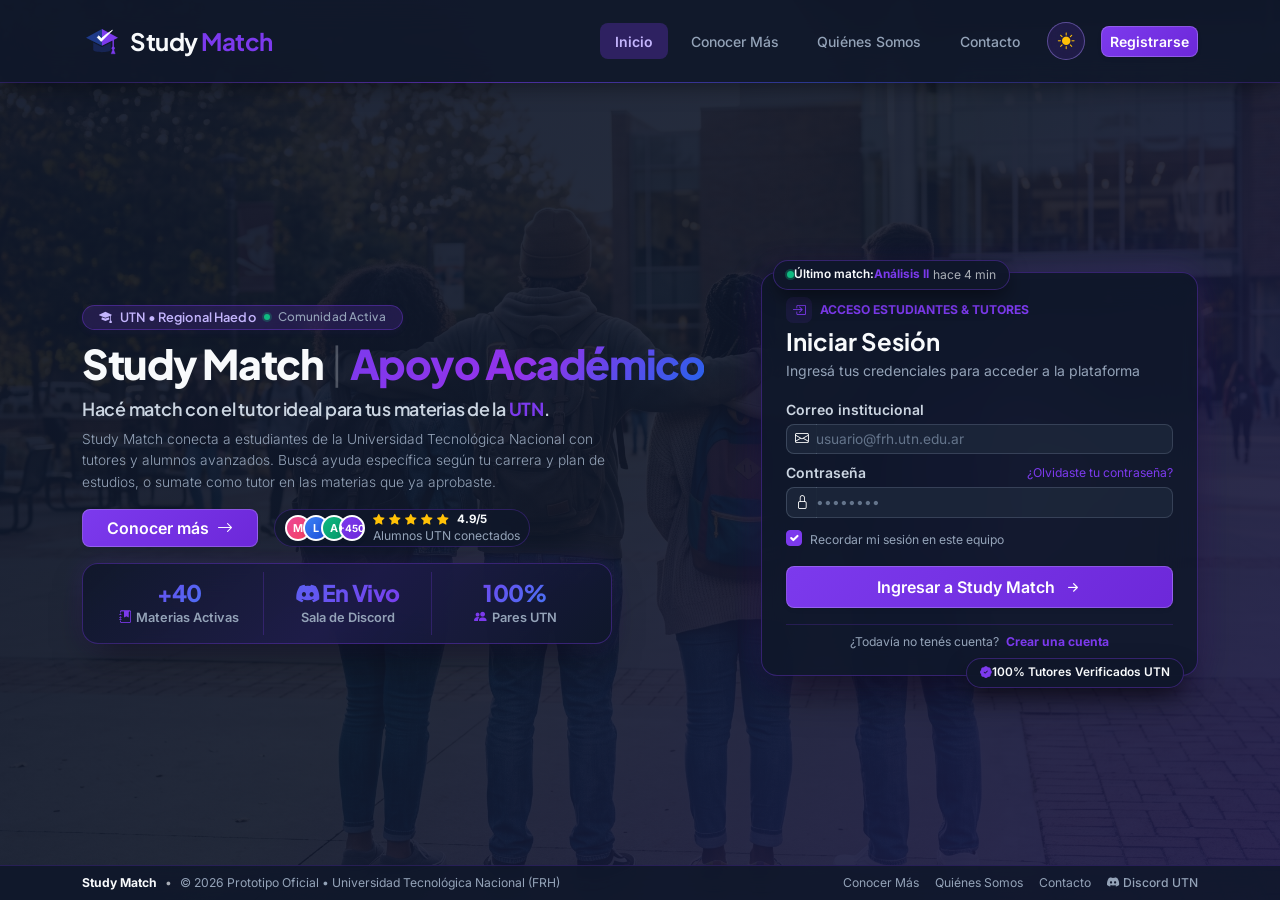
==== commit 2f4d53ec: "implementacion /contacto/dashboard alumno" ====
--- a/index.html
+++ b/index.html
@@ -22,8 +22,11 @@
     <!-- Bootstrap Icons -->
     <link rel="stylesheet" href="https://cdn.jsdelivr.net/npm/bootstrap-icons@1.11.3/font/bootstrap-icons.min.css">
 
-    <!-- Estilos Personalizados Study Match (Modo Tradicional) -->
-    <link href="css/style.css" rel="stylesheet">
+    <!-- Estilos Personalizados Study Match -->
+    <link rel="stylesheet" href="css/global.css">
+    <link rel="stylesheet" href="css/forms.css">
+    <link rel="stylesheet" href="css/home.css">
+    <link rel="stylesheet" href="css/style.css">
   </head>
   <body class="page-home d-flex flex-column min-vh-100 justify-content-between">
 
@@ -218,13 +221,14 @@
               </div>
 
               <!-- Formulario de Login Directo -->
-              <form onsubmit="event.preventDefault(); alert('Bienvenido a Study Match');">
+              <div id="loginFeedback"></div>
+              <form action="login.php" method="POST">
                 <!-- Campo: Correo o Legajo -->
                 <div class="mb-2 text-start">
                   <label for="loginEmail" class="form-label small fw-semibold text-secondary mb-1">Correo institucional</label>
                   <div class="input-group input-group-sm">
                     <span class="input-group-text bg-white border-end-0 text-muted"><i class="bi bi-envelope"></i></span>
-                    <input type="text" class="form-control border-start-0 ps-0" id="loginEmail" placeholder="usuario@frh.utn.edu.ar" required>
+                    <input type="email" class="form-control border-start-0 ps-0" id="loginEmail" name="email" placeholder="usuario@frh.utn.edu.ar" required autocomplete="email">
                   </div>
                 </div>
 
@@ -236,13 +240,13 @@
                   </div>
                   <div class="input-group input-group-sm">
                     <span class="input-group-text bg-white border-end-0 text-muted"><i class="bi bi-lock"></i></span>
-                    <input type="password" class="form-control border-start-0 ps-0" id="loginPassword" placeholder="••••••••" required>
+                    <input type="password" class="form-control border-start-0 ps-0" id="loginPassword" name="password" placeholder="••••••••" required autocomplete="current-password">
                   </div>
                 </div>
 
                 <!-- Checkbox Recordarme -->
                 <div class="form-check text-start mb-3">
-                  <input class="form-check-input" type="checkbox" id="rememberMe" checked>
+                  <input class="form-check-input" type="checkbox" id="rememberMe" name="remember" checked>
                   <label class="form-check-label text-secondary text-xs" for="rememberMe">
                     Recordar mi sesión en este equipo
                   </label>
--- a/css/global.css
+++ b/css/global.css
@@ -0,0 +1,467 @@
+@charset "UTF-8";
+
+/* ==========================================================================
+   STUDY MATCH • Estilos Globales y Compartidos (global.css)
+   Incluye: Variables, Tipografía, Estructura, Navbar, Botones y Footer
+   Universidad Tecnológica Nacional (FRH)
+   ========================================================================== */
+
+/* --------------------------------------------------------------------------
+   1. VARIABLES DE MARCA Y CONFIGURACIÓN (:root)
+   -------------------------------------------------------------------------- */
+:root {
+  --bs-font-sans-serif: 'Inter', -apple-system, BlinkMacSystemFont, "Segoe UI", Roboto, sans-serif;
+  --bs-font-heading: 'Plus Jakarta Sans', -apple-system, BlinkMacSystemFont, "Segoe UI", Roboto, sans-serif;
+  
+  /* Paleta violeta / púrpura característica de Study Match */
+  --bs-primary: #7c3aed;
+  --bs-primary-rgb: 124, 58, 237;
+  --bs-primary-hover: #6d28d9;
+  --bs-primary-light: #ede9fe;
+  --bs-primary-glow: rgba(124, 58, 237, 0.35);
+
+  /* Color de apoyo institucional UTN */
+  --utn-blue: #172554;
+  --utn-blue-hover: #1e3a8a;
+  
+  /* Color oficial Discord */
+  --discord-blurple: #5865F2;
+}
+
+/* --------------------------------------------------------------------------
+   2. TIPOGRAFÍA Y UTILIDADES GLOBALES
+   -------------------------------------------------------------------------- */
+h1, h2, h3, h4, h5, h6,
+.brand-title,
+.stat-number,
+.hero-title,
+.hero-subtitle {
+  font-family: var(--bs-font-heading);
+}
+
+.text-xs {
+  font-size: 0.76rem !important;
+}
+
+.text-primary {
+  color: var(--bs-primary) !important;
+}
+
+.text-gradient {
+  background: linear-gradient(135deg, #7c3aed 0%, #9333ea 50%, #2563eb 100%);
+  -webkit-background-clip: text;
+  -webkit-text-fill-color: transparent;
+  display: inline-block;
+}
+
+/* --------------------------------------------------------------------------
+   3. ESTRUCTURA Y FONDOS BASE
+   -------------------------------------------------------------------------- */
+html {
+  height: 100%;
+}
+
+body {
+  font-family: var(--bs-font-sans-serif);
+  background-color: #0f172a;
+  background: 
+    linear-gradient(135deg, rgba(255, 255, 255, 0.88) 0%, rgba(248, 250, 252, 0.82) 40%, rgba(243, 232, 255, 0.86) 100%),
+    url('../img/Gemini_Generated_Image_o8fa80o8fa80o8fa.jpg') no-repeat center 28% / cover fixed;
+  color: #1e293b;
+  min-height: 100vh;
+  display: flex;
+  flex-direction: column;
+  justify-content: space-between;
+}
+
+@media (min-width: 992px) {
+  body.page-home {
+    height: 100vh;
+    max-height: 100vh;
+    overflow: hidden;
+  }
+}
+
+@media (max-width: 991.98px) {
+  body {
+    height: auto;
+    overflow-y: auto;
+  }
+}
+
+body.page-quienessomos,
+body.page-programming {
+  background: 
+    linear-gradient(135deg, rgba(255, 255, 255, 0.90) 0%, rgba(248, 250, 252, 0.85) 40%, rgba(243, 232, 255, 0.88) 100%),
+    url('../img/bg-programming.jpg') no-repeat center center / cover fixed;
+}
+
+/* Insignia UTN compartida */
+.badge-utn {
+  background: rgba(124, 58, 237, 0.07);
+  color: #7c3aed;
+  font-family: var(--bs-font-heading);
+  font-weight: 600;
+  font-size: 0.8rem;
+  border: 1px solid rgba(124, 58, 237, 0.2);
+  letter-spacing: 0.01em;
+  box-shadow: 0 2px 8px rgba(124, 58, 237, 0.06);
+  backdrop-filter: blur(8px);
+  transition: all 0.2s ease;
+}
+
+.badge-utn .badge-dot {
+  width: 6px;
+  height: 6px;
+  background-color: #10b981;
+  border-radius: 50%;
+  display: inline-block;
+  box-shadow: 0 0 0 2px rgba(16, 185, 129, 0.25);
+}
+
+.badge-utn .badge-subtext {
+  color: #64748b;
+  font-weight: 500;
+  font-size: 0.74rem;
+}
+
+/* --------------------------------------------------------------------------
+   4. BARRA DE NAVEGACIÓN (NAVBAR & HEADER)
+   -------------------------------------------------------------------------- */
+.header-nav {
+  flex-shrink: 0;
+  z-index: 1030;
+}
+
+.navbar-glass {
+  background: rgba(255, 255, 255, 0.85) !important;
+  backdrop-filter: blur(16px);
+  -webkit-backdrop-filter: blur(16px);
+  box-shadow: 0 4px 20px -4px rgba(15, 23, 42, 0.04);
+  position: relative;
+  border-bottom: 1px solid rgba(124, 58, 237, 0.08) !important;
+  transition: background-color 0.3s ease, border-color 0.3s ease, box-shadow 0.3s ease;
+}
+
+.navbar-glass::after {
+  content: '';
+  position: absolute;
+  bottom: -1px;
+  left: 8%;
+  width: 84%;
+  height: 1px;
+  background: linear-gradient(to right, transparent, rgba(124, 58, 237, 0.45), rgba(37, 99, 235, 0.35), transparent);
+}
+
+.brand-title {
+  letter-spacing: -0.02em;
+}
+
+.navbar .nav-link {
+  padding: 0.45rem 0.95rem !important;
+  border-radius: 8px;
+  color: #475569;
+  font-weight: 500;
+  transition: all 0.2s cubic-bezier(0.16, 1, 0.3, 1);
+}
+
+.navbar .nav-link:hover {
+  color: var(--bs-primary) !important;
+  background-color: rgba(124, 58, 237, 0.06);
+}
+
+.navbar .nav-link.active {
+  color: var(--bs-primary) !important;
+  background-color: rgba(124, 58, 237, 0.1);
+  font-weight: 600;
+}
+
+.navbar-toggler {
+  padding: 0.4rem 0.55rem;
+  border-radius: 8px;
+  transition: all 0.2s ease;
+}
+
+.navbar-toggler:focus {
+  box-shadow: 0 0 0 3px rgba(124, 58, 237, 0.25) !important;
+}
+
+@media (max-width: 991.98px) {
+  .navbar-collapse {
+    padding-top: 0.5rem;
+    padding-bottom: 0.5rem;
+  }
+}
+
+/* Logo SVG */
+.logo-svg {
+  transition: transform 0.25s cubic-bezier(0.16, 1, 0.3, 1);
+}
+.logo-svg:hover {
+  transform: scale(1.06);
+}
+.logo-birrete-derecha {
+  fill: var(--bs-primary) !important;
+}
+.logo-borla {
+  stroke: var(--bs-primary) !important;
+  fill: var(--bs-primary) !important;
+}
+
+/* Botón Interruptor de Modo Oscuro / Claro */
+.theme-toggle-btn {
+  display: inline-flex;
+  align-items: center;
+  justify-content: center;
+  width: 38px;
+  height: 38px;
+  border-radius: 50rem;
+  border: 1px solid rgba(124, 58, 237, 0.25);
+  background: rgba(124, 58, 237, 0.06);
+  color: #6d28d9;
+  cursor: pointer;
+  transition: all 0.25s cubic-bezier(0.16, 1, 0.3, 1);
+}
+
+.theme-toggle-btn:hover {
+  background: rgba(124, 58, 237, 0.15);
+  border-color: rgba(124, 58, 237, 0.45);
+  color: #5b21b6;
+  transform: rotate(15deg) scale(1.05);
+}
+
+.theme-toggle-btn .theme-icon {
+  font-size: 1.05rem;
+  line-height: 1;
+  transition: transform 0.35s ease;
+}
+
+/* --------------------------------------------------------------------------
+   5. BOTONES Y ACCIONES
+   -------------------------------------------------------------------------- */
+.btn-primary {
+  background: linear-gradient(135deg, #7c3aed 0%, #6d28d9 100%);
+  border: 1px solid rgba(255, 255, 255, 0.2);
+  color: #ffffff !important;
+  box-shadow: 0 4px 14px 0 rgba(124, 58, 237, 0.32);
+  transition: all 0.25s cubic-bezier(0.16, 1, 0.3, 1);
+  text-decoration: none;
+}
+
+.btn-primary:hover {
+  background: linear-gradient(135deg, #6d28d9 0%, #5b21b6 100%);
+  border-color: rgba(255, 255, 255, 0.3);
+  box-shadow: 0 8px 24px 0 rgba(124, 58, 237, 0.45);
+  transform: translateY(-1.5px);
+  color: #ffffff !important;
+}
+
+.btn-primary:active {
+  transform: translateY(0);
+  box-shadow: 0 2px 8px 0 rgba(124, 58, 237, 0.3);
+}
+
+.btn-primary:focus-visible {
+  outline: none;
+  box-shadow: 0 0 0 3px rgba(124, 58, 237, 0.35);
+}
+
+.btn-outline-violet {
+  background: rgba(255, 255, 255, 0.7);
+  backdrop-filter: blur(10px);
+  -webkit-backdrop-filter: blur(10px);
+  border: 1.5px solid rgba(124, 58, 237, 0.28);
+  color: #6d28d9;
+  transition: all 0.25s cubic-bezier(0.16, 1, 0.3, 1);
+  text-decoration: none;
+}
+
+.btn-outline-violet:hover {
+  background: rgba(124, 58, 237, 0.08);
+  border-color: #7c3aed;
+  color: #7c3aed;
+  box-shadow: 0 6px 18px rgba(124, 58, 237, 0.15);
+  transform: translateY(-1.5px);
+}
+
+.btn-outline-violet:active {
+  transform: translateY(0);
+}
+
+.btn-outline-violet:focus-visible {
+  outline: none;
+  box-shadow: 0 0 0 3px rgba(124, 58, 237, 0.25);
+}
+
+.btn-utn {
+  background-color: var(--utn-blue);
+  border-color: var(--utn-blue);
+  color: #ffffff;
+  box-shadow: 0 4px 12px rgba(23, 37, 84, 0.25);
+  transition: all 0.25s cubic-bezier(0.16, 1, 0.3, 1);
+}
+.btn-utn:hover {
+  background-color: var(--utn-blue-hover);
+  border-color: var(--utn-blue-hover);
+  color: #ffffff;
+  transform: translateY(-2px);
+  box-shadow: 0 8px 20px rgba(23, 37, 84, 0.35);
+}
+
+.btn-outline-primary {
+  color: var(--bs-primary);
+  border-color: rgba(124, 58, 237, 0.35);
+  background-color: transparent;
+  transition: all 0.25s cubic-bezier(0.16, 1, 0.3, 1);
+}
+.btn-outline-primary:hover {
+  background-color: rgba(124, 58, 237, 0.08);
+  border-color: var(--bs-primary);
+  color: var(--bs-primary);
+  transform: translateY(-1.5px);
+  box-shadow: 0 4px 12px rgba(124, 58, 237, 0.14);
+}
+
+/* --------------------------------------------------------------------------
+   6. PIE DE PÁGINA (FOOTER)
+   -------------------------------------------------------------------------- */
+.app-footer {
+  flex-shrink: 0;
+  background: rgba(255, 255, 255, 0.65);
+  backdrop-filter: blur(12px);
+  -webkit-backdrop-filter: blur(12px);
+  border-top: 1px solid rgba(226, 232, 240, 0.8) !important;
+  font-size: 0.76rem;
+  z-index: 10;
+  transition: background 0.3s ease, border-color 0.3s ease, color 0.3s ease;
+}
+
+.footer-glass {
+  background: rgba(255, 255, 255, 0.85) !important;
+  backdrop-filter: blur(10px);
+  -webkit-backdrop-filter: blur(10px);
+  border-top: 1px solid rgba(226, 232, 240, 0.8) !important;
+}
+
+.footer-link {
+  transition: color 0.2s ease;
+}
+.footer-link:hover {
+  color: var(--bs-primary) !important;
+}
+
+/* --------------------------------------------------------------------------
+   7. MODO OSCURO PARA ELEMENTOS GLOBALES
+   -------------------------------------------------------------------------- */
+[data-bs-theme="dark"] body {
+  background-color: #090d16;
+  background: 
+    linear-gradient(135deg, rgba(15, 23, 42, 0.94) 0%, rgba(15, 23, 42, 0.90) 50%, rgba(30, 27, 75, 0.92) 100%),
+    url('../img/Gemini_Generated_Image_o8fa80o8fa80o8fa.jpg') no-repeat center 28% / cover fixed;
+  color: #e2e8f0;
+}
+
+[data-bs-theme="dark"] body.page-quienessomos,
+[data-bs-theme="dark"] body.page-programming {
+  background: 
+    linear-gradient(135deg, rgba(15, 23, 42, 0.94) 0%, rgba(15, 23, 42, 0.90) 50%, rgba(30, 27, 75, 0.92) 100%),
+    url('../img/bg-programming.jpg') no-repeat center center / cover fixed;
+}
+
+[data-bs-theme="dark"] h1,
+[data-bs-theme="dark"] h2,
+[data-bs-theme="dark"] h3,
+[data-bs-theme="dark"] h4,
+[data-bs-theme="dark"] h5,
+[data-bs-theme="dark"] h6,
+[data-bs-theme="dark"] .text-dark,
+[data-bs-theme="dark"] .hero-title,
+[data-bs-theme="dark"] .brand-title {
+  color: #f8fafc !important;
+}
+
+[data-bs-theme="dark"] .text-secondary {
+  color: #94a3b8 !important;
+}
+
+[data-bs-theme="dark"] .border-top {
+  border-color: rgba(124, 58, 237, 0.2) !important;
+}
+
+[data-bs-theme="dark"] .badge-utn {
+  background: rgba(124, 58, 237, 0.18) !important;
+  color: #c4b5fd !important;
+  border-color: rgba(124, 58, 237, 0.38) !important;
+}
+
+[data-bs-theme="dark"] .badge-utn .badge-subtext {
+  color: #94a3b8 !important;
+}
+
+[data-bs-theme="dark"] .navbar-glass {
+  background: rgba(15, 23, 42, 0.88) !important;
+  border-bottom: 1px solid rgba(124, 58, 237, 0.25) !important;
+  box-shadow: 0 4px 25px -4px rgba(0, 0, 0, 0.5);
+}
+
+[data-bs-theme="dark"] .navbar-glass .nav-link {
+  color: #94a3b8 !important;
+}
+[data-bs-theme="dark"] .navbar-glass .nav-link:hover {
+  color: #c4b5fd !important;
+  background-color: rgba(124, 58, 237, 0.16);
+}
+[data-bs-theme="dark"] .navbar-glass .nav-link.active {
+  color: #c4b5fd !important;
+  background-color: rgba(124, 58, 237, 0.28);
+}
+[data-bs-theme="dark"] .navbar-glass .navbar-toggler {
+  filter: invert(1);
+}
+
+[data-bs-theme="dark"] .theme-toggle-btn {
+  border-color: rgba(124, 58, 237, 0.45) !important;
+  background: rgba(124, 58, 237, 0.2) !important;
+  color: #facc15 !important;
+}
+
+[data-bs-theme="dark"] .theme-toggle-btn:hover {
+  background: rgba(124, 58, 237, 0.35) !important;
+  border-color: #a78bfa !important;
+  color: #fef08a !important;
+  box-shadow: 0 0 16px rgba(250, 204, 21, 0.28);
+}
+
+[data-bs-theme="dark"] .btn-outline-violet {
+  background: rgba(124, 58, 237, 0.16) !important;
+  border-color: rgba(167, 139, 250, 0.45) !important;
+  color: #c4b5fd !important;
+}
+
+[data-bs-theme="dark"] .btn-outline-violet:hover {
+  background: rgba(124, 58, 237, 0.35) !important;
+  border-color: #a78bfa !important;
+  color: #ffffff !important;
+}
+
+[data-bs-theme="dark"] .app-footer,
+[data-bs-theme="dark"] .footer-glass {
+  background: rgba(15, 23, 42, 0.85) !important;
+  border-top: 1px solid rgba(124, 58, 237, 0.22) !important;
+  color: #94a3b8 !important;
+}
+
+[data-bs-theme="dark"] .app-footer .footer-link,
+[data-bs-theme="dark"] .footer-glass .footer-link {
+  color: #94a3b8 !important;
+}
+
+[data-bs-theme="dark"] .app-footer .footer-link:hover,
+[data-bs-theme="dark"] .footer-glass .footer-link:hover {
+  color: #c4b5fd !important;
+}
+
+/* Transiciones Suaves Globales */
+html, body, .navbar-glass, .app-footer {
+  transition: background 0.3s ease, background-color 0.3s ease, border-color 0.3s ease, color 0.3s ease, box-shadow 0.3s ease;
+}
--- a/css/forms.css
+++ b/css/forms.css
@@ -0,0 +1,218 @@
+@charset "UTF-8";
+
+/* ==========================================================================
+   STUDY MATCH • Estilos de Formularios (Login, Registro y Campos) (forms.css)
+   ========================================================================== */
+
+/* 1. Tarjeta Autenticación / Login */
+.auth-card-container {
+  position: relative;
+}
+
+.auth-card {
+  background: rgba(255, 255, 255, 0.88);
+  backdrop-filter: blur(20px);
+  -webkit-backdrop-filter: blur(20px);
+  border: 1px solid rgba(255, 255, 255, 0.95);
+  box-shadow: 0 16px 36px -12px rgba(124, 58, 237, 0.14), 0 0 0 1px rgba(124, 58, 237, 0.05);
+  border-radius: 20px;
+  position: relative;
+  z-index: 1;
+  transition: background 0.3s ease, border-color 0.3s ease, box-shadow 0.3s ease;
+}
+
+.auth-icon-badge {
+  width: 26px;
+  height: 26px;
+  border-radius: 7px;
+  background: rgba(124, 58, 237, 0.1);
+  display: inline-flex;
+  align-items: center;
+  justify-content: center;
+  font-size: 0.88rem;
+}
+
+.auth-link {
+  transition: color 0.2s ease;
+}
+.auth-link:hover {
+  color: var(--bs-primary-hover) !important;
+  text-decoration: underline !important;
+}
+
+/* 2. Controles de Formulario */
+.auth-card .form-control,
+.auth-card .form-select,
+.auth-card .input-group-text {
+  border-color: rgba(203, 213, 225, 0.75);
+  border-radius: 8px;
+  font-size: 0.86rem;
+  transition: all 0.2s ease;
+}
+
+.auth-card .form-control:focus,
+.auth-card .form-select:focus {
+  border-color: var(--bs-primary);
+  box-shadow: 0 0 0 3px rgba(124, 58, 237, 0.15);
+}
+
+.auth-card .form-check-input:checked {
+  background-color: var(--bs-primary);
+  border-color: var(--bs-primary);
+}
+
+/* 3. Inputs Personalizados con Ícono Integrado (.input-group-custom) */
+.input-group-custom .input-group-text {
+  background-color: #f8fafc;
+  border-color: #cbd5e1;
+  color: #64748b;
+  border-top-left-radius: 10px;
+  border-bottom-left-radius: 10px;
+  transition: border-color 0.2s ease, color 0.2s ease, background-color 0.2s ease;
+}
+
+.input-group-custom .form-control {
+  border-color: #cbd5e1;
+  border-top-right-radius: 10px;
+  border-bottom-right-radius: 10px;
+  font-size: 0.95rem;
+  transition: border-color 0.2s ease, box-shadow 0.2s ease, background-color 0.2s ease;
+}
+
+.input-group-custom:focus-within .input-group-text {
+  border-color: var(--bs-primary);
+  color: var(--bs-primary);
+  background-color: #ffffff;
+}
+
+.input-group-custom:focus-within .form-control {
+  border-color: var(--bs-primary);
+  box-shadow: 0 0 0 4px rgba(124, 58, 237, 0.15);
+}
+
+/* 4. Resplandor Ambiental (Ambient Glow) */
+.ambient-glow {
+  position: absolute;
+  top: 50%;
+  left: 50%;
+  width: 115%;
+  height: 115%;
+  transform: translate(-50%, -50%);
+  background: radial-gradient(circle, rgba(124, 58, 237, 0.18) 0%, rgba(99, 102, 241, 0.10) 35%, rgba(248, 250, 252, 0) 70%);
+  filter: blur(45px);
+  pointer-events: none;
+  z-index: 0;
+}
+
+/* 5. Contenedor de Fondos Hero / Registro */
+.hero-bg-container {
+  position: absolute;
+  inset: 0;
+  z-index: 0;
+  pointer-events: none;
+  user-select: none;
+  overflow: hidden;
+}
+
+.hero-bg-img {
+  width: 100%;
+  height: 100%;
+  object-fit: cover;
+  object-position: center 30%;
+  opacity: 0.75;
+  filter: brightness(1.05) contrast(1.05);
+}
+
+.hero-overlay-horizontal {
+  position: absolute;
+  inset: 0;
+  background: linear-gradient(to right, rgba(248, 250, 252, 0.96) 0%, rgba(248, 250, 252, 0.65) 50%, rgba(248, 250, 252, 0.35) 100%);
+}
+
+.hero-overlay-vertical {
+  position: absolute;
+  inset: 0;
+  background: linear-gradient(to bottom, rgba(255, 255, 255, 0.85) 0%, transparent 40%, transparent 70%, rgba(248, 250, 252, 0.85) 100%);
+}
+
+/* 6. Modo Oscuro Formularios */
+[data-bs-theme="dark"] .auth-card {
+  background: rgba(15, 23, 42, 0.85) !important;
+  border: 1px solid rgba(124, 58, 237, 0.35) !important;
+  box-shadow: 0 20px 45px -12px rgba(0, 0, 0, 0.7), 0 0 35px rgba(124, 58, 237, 0.18) !important;
+}
+
+[data-bs-theme="dark"] .auth-card .form-control,
+[data-bs-theme="dark"] .auth-card .form-select,
+[data-bs-theme="dark"] .auth-card .input-group-text {
+  background-color: rgba(30, 41, 59, 0.85) !important;
+  border-color: rgba(100, 116, 139, 0.45) !important;
+  color: #ffffff !important;
+}
+
+[data-bs-theme="dark"] .auth-card .form-control::placeholder {
+  color: #64748b !important;
+}
+
+[data-bs-theme="dark"] .auth-card .form-control:focus {
+  border-color: #a78bfa !important;
+  box-shadow: 0 0 0 3px rgba(124, 58, 237, 0.35) !important;
+}
+
+[data-bs-theme="dark"] .auth-card .form-label {
+  color: #cbd5e1 !important;
+}
+
+[data-bs-theme="dark"] .auth-card .form-check-input {
+  background-color: rgba(30, 41, 59, 0.85);
+  border-color: rgba(100, 116, 139, 0.5);
+}
+[data-bs-theme="dark"] .auth-card .form-check-input:checked {
+  background-color: #7c3aed;
+  border-color: #7c3aed;
+}
+
+[data-bs-theme="dark"] .input-group-custom .input-group-text {
+  background-color: #1e293b;
+  border-color: #334155;
+  color: #94a3b8;
+}
+
+[data-bs-theme="dark"] .input-group-custom .form-control {
+  background-color: rgba(15, 23, 42, 0.7);
+  border-color: #334155;
+  color: #f8fafc;
+}
+
+[data-bs-theme="dark"] .input-group-custom .form-control::placeholder {
+  color: #64748b;
+}
+
+[data-bs-theme="dark"] .input-group-custom:focus-within .input-group-text {
+  background-color: #0f172a;
+  border-color: #a78bfa;
+  color: #c4b5fd;
+}
+
+[data-bs-theme="dark"] .input-group-custom:focus-within .form-control {
+  background-color: #0f172a;
+  border-color: #a78bfa;
+  box-shadow: 0 0 0 4px rgba(124, 58, 237, 0.25);
+}
+
+[data-bs-theme="dark"] .ambient-glow {
+  background: radial-gradient(circle, rgba(124, 58, 237, 0.3) 0%, rgba(99, 102, 241, 0.2) 40%, rgba(11, 15, 25, 0) 70%);
+}
+
+[data-bs-theme="dark"] .hero-bg-img {
+  opacity: 0.35;
+  filter: brightness(0.7) contrast(1.2);
+}
+
+[data-bs-theme="dark"] .hero-overlay-horizontal {
+  background: linear-gradient(to right, rgba(11, 15, 25, 0.98) 0%, rgba(11, 15, 25, 0.85) 50%, rgba(11, 15, 25, 0.6) 100%);
+}
+
+[data-bs-theme="dark"] .hero-overlay-vertical {
+  background: linear-gradient(to bottom, rgba(11, 15, 25, 0.9) 0%, transparent 40%, transparent 70%, rgba(11, 15, 25, 0.95) 100%);
+}
--- a/css/home.css
+++ b/css/home.css
@@ -0,0 +1,233 @@
+@charset "UTF-8";
+
+/* ==========================================================================
+   STUDY MATCH • Estilos de Página de Inicio / Hero (home.css)
+   ========================================================================== */
+
+/* 1. Hero Section Layout */
+.hero-wrapper {
+  flex: 1 1 auto;
+  position: relative;
+  display: flex;
+  align-items: center;
+}
+
+.hero-title {
+  font-weight: 800;
+  letter-spacing: -0.035em;
+  line-height: 1.15;
+  color: #0f172a;
+  font-size: clamp(1.85rem, 3.2vw, 2.75rem);
+}
+
+.hero-title .hero-sep {
+  font-weight: 300;
+  opacity: 0.4;
+  margin: 0 0.15rem;
+}
+
+.hero-subtitle {
+  font-weight: 600;
+  color: #334155;
+  letter-spacing: -0.015em;
+  line-height: 1.35;
+  font-size: clamp(1rem, 1.4vw, 1.25rem);
+}
+
+.hero-description {
+  font-size: clamp(0.86rem, 1vw, 0.95rem);
+  line-height: 1.55;
+  color: #1f262f;
+  max-width: 550px;
+}
+
+/* 2. Prueba Social (Social Proof) */
+.social-proof-block {
+  padding: 0.25rem 0.6rem;
+  background: rgba(255, 255, 255, 0.6);
+  backdrop-filter: blur(8px);
+  border-radius: 50rem;
+  border: 1px solid rgba(255, 255, 255, 0.8);
+  transition: background 0.3s ease, border-color 0.3s ease;
+}
+
+.avatar-group {
+  display: inline-flex;
+  align-items: center;
+}
+
+.avatar-group .avatar-circle {
+  width: 26px;
+  height: 26px;
+  border-radius: 50%;
+  border: 2px solid #ffffff;
+  margin-left: -8px;
+  font-size: 0.68rem;
+  font-weight: 700;
+  color: #ffffff;
+  display: inline-flex;
+  align-items: center;
+  justify-content: center;
+  box-shadow: 0 2px 4px rgba(15, 23, 42, 0.12);
+}
+
+.avatar-group .avatar-circle:first-child {
+  margin-left: 0;
+}
+
+.avatar-group .avatar-1 { background: linear-gradient(135deg, #ec4899, #f43f5e); }
+.avatar-group .avatar-2 { background: linear-gradient(135deg, #3b82f6, #1d4ed8); }
+.avatar-group .avatar-3 { background: linear-gradient(135deg, #10b981, #059669); }
+.avatar-group .avatar-count {
+  background: linear-gradient(135deg, #7c3aed, #6d28d9);
+  font-size: 0.62rem;
+}
+
+/* 3. Tarjeta de Métricas */
+.stats-card {
+  background: linear-gradient(135deg, rgba(255, 255, 255, 0.88) 0%, rgba(243, 232, 255, 0.82) 50%, rgba(238, 242, 255, 0.88) 100%);
+  backdrop-filter: blur(18px);
+  -webkit-backdrop-filter: blur(18px);
+  border: 1px solid rgba(124, 58, 237, 0.22);
+  box-shadow: 0 10px 25px -6px rgba(124, 58, 237, 0.14), 0 2px 8px rgba(15, 23, 42, 0.04);
+  max-width: 530px;
+  transition: background 0.3s ease, border-color 0.3s ease, box-shadow 0.3s ease;
+}
+
+.stat-item {
+  padding: 0.5rem 1rem;
+  text-align: center;
+}
+
+.stat-number {
+  font-weight: 800;
+  font-size: clamp(1.25rem, 1.8vw, 1.55rem);
+  letter-spacing: -0.03em;
+  line-height: 1.1;
+  text-align: center;
+  background: linear-gradient(135deg, #7c3aed 0%, #3b82f6 100%);
+  -webkit-background-clip: text;
+  -webkit-text-fill-color: transparent;
+}
+
+.stat-discord {
+  background: linear-gradient(135deg, #5865F2 0%, #7c3aed 100%);
+  -webkit-background-clip: text;
+  -webkit-text-fill-color: transparent;
+}
+
+.stat-label {
+  font-size: 0.74rem;
+  color: #475569;
+  font-weight: 600;
+  margin-top: 0.15rem;
+  display: flex;
+  align-items: center;
+  justify-content: center;
+  gap: 0.3rem;
+  text-align: center;
+}
+
+@media (min-width: 768px) {
+  .stat-label {
+    font-size: 0.8rem;
+  }
+  .border-start-item {
+    border-left: 1px solid rgba(124, 58, 237, 0.16);
+  }
+}
+
+/* 4. Glow & Badges Flotantes Decorativos */
+.hero-glow-blob {
+  position: absolute;
+  width: 280px;
+  height: 280px;
+  top: 50%;
+  left: 50%;
+  transform: translate(-50%, -50%);
+  background: radial-gradient(circle, rgba(124, 58, 237, 0.2) 0%, rgba(168, 85, 247, 0.1) 45%, transparent 70%);
+  filter: blur(35px);
+  pointer-events: none;
+  z-index: 0;
+}
+
+.floating-badge {
+  position: absolute;
+  background: rgba(255, 255, 255, 0.95);
+  backdrop-filter: blur(14px);
+  -webkit-backdrop-filter: blur(14px);
+  padding: 0.32rem 0.8rem;
+  border-radius: 50rem;
+  font-size: 0.74rem;
+  border: 1px solid rgba(124, 58, 237, 0.2);
+  box-shadow: 0 8px 20px -4px rgba(124, 58, 237, 0.16), 0 2px 6px rgba(15, 23, 42, 0.05);
+  z-index: 10;
+  pointer-events: none;
+  transition: background 0.3s ease, border-color 0.3s ease;
+}
+
+.floating-badge-top {
+  top: -12px;
+  left: 12px;
+  animation: float-badge-top 4.5s ease-in-out infinite;
+}
+
+.floating-badge-bottom {
+  bottom: -12px;
+  right: 14px;
+  animation: float-badge-bottom 4.5s ease-in-out infinite 2s;
+}
+
+@keyframes float-badge-top {
+  0%, 100% { transform: translateY(0); }
+  50% { transform: translateY(-4px); }
+}
+
+@keyframes float-badge-bottom {
+  0%, 100% { transform: translateY(0); }
+  50% { transform: translateY(4px); }
+}
+
+.live-dot-pulse {
+  width: 7px;
+  height: 7px;
+  background-color: #10b981;
+  border-radius: 50%;
+  display: inline-block;
+  box-shadow: 0 0 0 2px rgba(16, 185, 129, 0.3);
+}
+
+/* 5. Modo Oscuro Home */
+[data-bs-theme="dark"] .hero-subtitle {
+  color: #cbd5e1 !important;
+}
+
+[data-bs-theme="dark"] .hero-description {
+  color: #94a3b8 !important;
+}
+
+[data-bs-theme="dark"] .social-proof-block {
+  background: rgba(15, 23, 42, 0.75) !important;
+  border-color: rgba(124, 58, 237, 0.28) !important;
+}
+
+[data-bs-theme="dark"] .stats-card {
+  background: linear-gradient(135deg, rgba(15, 23, 42, 0.90) 0%, rgba(30, 27, 75, 0.85) 50%, rgba(15, 23, 42, 0.92) 100%) !important;
+  border: 1px solid rgba(124, 58, 237, 0.35) !important;
+  box-shadow: 0 16px 36px -10px rgba(0, 0, 0, 0.55), 0 0 25px rgba(124, 58, 237, 0.15) !important;
+}
+
+[data-bs-theme="dark"] .stats-card .stat-label {
+  color: #94a3b8 !important;
+}
+
+[data-bs-theme="dark"] .stats-card .border-start-item {
+  border-left-color: rgba(124, 58, 237, 0.25) !important;
+}
+
+[data-bs-theme="dark"] .floating-badge {
+  background: rgba(15, 23, 42, 0.94) !important;
+  border: 1px solid rgba(124, 58, 237, 0.35) !important;
+  color: #f8fafc !important;
+  box-shadow: 0 8px 22px -4px rgba(0, 0, 0, 0.6) !important;
+}
--- a/css/style.css
+++ b/css/style.css
@@ -1,921 +1,18 @@
 @charset "UTF-8";
 
 /* ==========================================================================
-   STUDY MATCH • Estilos Tradicionales (CSS Nativo sin Vite/Sass)
+   STUDY MATCH • Hoja de Estilos Principal (Modular)
    Universidad Tecnológica Nacional (FRH)
    ========================================================================== */
 
-/* 1. Variables de Marca y Tipografía */
-:root {
-  --bs-font-sans-serif: 'Inter', -apple-system, BlinkMacSystemFont, "Segoe UI", Roboto, sans-serif;
-  --bs-font-heading: 'Plus Jakarta Sans', -apple-system, BlinkMacSystemFont, "Segoe UI", Roboto, sans-serif;
-  
-  /* Paleta lila/violeta característica de Study Match */
-  --bs-primary: #7c3aed;
-  --bs-primary-rgb: 124, 58, 237;
-  --bs-primary-hover: #6d28d9;
-  --bs-primary-light: #ede9fe;
-  --bs-primary-glow: rgba(124, 58, 237, 0.35);
+/* 1. Estilos Globales Compartidos (Estructura, Navbar, Botones, Footer) */
+@import url('global.css');
 
-  /* Color de apoyo institucional UTN */
-  --utn-blue: #172554;
-  --utn-blue-hover: #1e3a8a;
-  
-  /* Color oficial Discord */
-  --discord-blurple: #5865F2;
-}
+/* 2. Formularios (Inicio de Sesión y Registro) */
+@import url('forms.css');
 
-/* 2. Tipografía Global & Encabezados */
-h1, h2, h3, h4, h5, h6,
-.brand-title,
-.stat-number,
-.hero-title,
-.hero-subtitle {
-  font-family: var(--bs-font-heading);
-}
-
-.text-xs {
-  font-size: 0.76rem !important;
-}
-
-.text-primary {
-  color: var(--bs-primary) !important;
-}
-
-/* 3. Estructura y Fondos */
-html {
-  height: 100%;
-}
-
-body {
-  font-family: var(--bs-font-sans-serif);
-  background-color: #0f172a;
-  background: 
-    linear-gradient(135deg, rgba(255, 255, 255, 0.88) 0%, rgba(248, 250, 252, 0.82) 40%, rgba(243, 232, 255, 0.86) 100%),
-    url('../img/Gemini_Generated_Image_o8fa80o8fa80o8fa.jpg') no-repeat center 28% / cover fixed;
-  color: #1e293b;
-  min-height: 100vh;
-  display: flex;
-  flex-direction: column;
-  justify-content: space-between;
-}
-
-/* En escritorio: 1 sola página para index.html */
-@media (min-width: 992px) {
-  body.page-home {
-    height: 100vh;
-    max-height: 100vh;
-    overflow: hidden;
-  }
-}
-
-@media (max-width: 991.98px) {
-  body {
-    height: auto;
-    overflow-y: auto;
-  }
-}
-
-/* Fondo moderno de programación para Quiénes Somos */
-body.page-quienessomos,
-body.page-programming {
-  background: 
-    linear-gradient(135deg, rgba(255, 255, 255, 0.90) 0%, rgba(248, 250, 252, 0.85) 40%, rgba(243, 232, 255, 0.88) 100%),
-    url('../img/bg-programming.jpg') no-repeat center center / cover fixed;
-}
-
-/* 4. Navbar Glassmorphism */
-.header-nav {
-  flex-shrink: 0;
-  z-index: 1030;
-}
-
-.navbar-glass {
-  background: rgba(255, 255, 255, 0.85) !important;
-  backdrop-filter: blur(16px);
-  -webkit-backdrop-filter: blur(16px);
-  box-shadow: 0 4px 20px -4px rgba(15, 23, 42, 0.04);
-  position: relative;
-  border-bottom: 1px solid rgba(124, 58, 237, 0.08) !important;
-}
-
-.navbar-glass::after {
-  content: '';
-  position: absolute;
-  bottom: -1px;
-  left: 8%;
-  width: 84%;
-  height: 1px;
-  background: linear-gradient(to right, transparent, rgba(124, 58, 237, 0.45), rgba(37, 99, 235, 0.35), transparent);
-}
-
-.brand-title {
-  letter-spacing: -0.02em;
-}
-
-.navbar .nav-link {
-  padding: 0.45rem 0.95rem !important;
-  border-radius: 8px;
-  color: #475569;
-  font-weight: 500;
-  transition: all 0.2s cubic-bezier(0.16, 1, 0.3, 1);
-}
-
-.navbar .nav-link:hover {
-  color: var(--bs-primary) !important;
-  background-color: rgba(124, 58, 237, 0.06);
-}
-
-.navbar .nav-link.active {
-  color: var(--bs-primary) !important;
-  background-color: rgba(124, 58, 237, 0.1);
-  font-weight: 600;
-}
-
-.navbar-toggler {
-  padding: 0.4rem 0.55rem;
-  border-radius: 8px;
-  transition: all 0.2s ease;
-}
-
-.navbar-toggler:focus {
-  box-shadow: 0 0 0 3px rgba(124, 58, 237, 0.25) !important;
-}
-
-@media (max-width: 991.98px) {
-  .navbar-collapse {
-    padding-top: 0.5rem;
-    padding-bottom: 0.5rem;
-  }
-  .navbar-nav .btn-outline-violet {
-    width: 100%;
-    text-align: center;
-    margin-top: 0.4rem;
-  }
-}
-
-/* 5. Botones */
-.btn-primary {
-  background: linear-gradient(135deg, #7c3aed 0%, #6d28d9 100%);
-  border: 1px solid rgba(255, 255, 255, 0.2);
-  color: #ffffff !important;
-  box-shadow: 0 4px 14px 0 rgba(124, 58, 237, 0.32);
-  transition: all 0.25s cubic-bezier(0.16, 1, 0.3, 1);
-  text-decoration: none;
-}
-
-.btn-primary:hover {
-  background: linear-gradient(135deg, #6d28d9 0%, #5b21b6 100%);
-  border-color: rgba(255, 255, 255, 0.3);
-  box-shadow: 0 8px 24px 0 rgba(124, 58, 237, 0.45);
-  transform: translateY(-1.5px);
-  color: #ffffff !important;
-}
-
-.btn-primary:active {
-  transform: translateY(0);
-  box-shadow: 0 2px 8px 0 rgba(124, 58, 237, 0.3);
-}
-
-.btn-primary:focus-visible {
-  outline: none;
-  box-shadow: 0 0 0 3px rgba(124, 58, 237, 0.35);
-}
-
-.btn-outline-violet {
-  background: rgba(255, 255, 255, 0.7);
-  backdrop-filter: blur(10px);
-  -webkit-backdrop-filter: blur(10px);
-  border: 1.5px solid rgba(124, 58, 237, 0.28);
-  color: #6d28d9;
-  transition: all 0.25s cubic-bezier(0.16, 1, 0.3, 1);
-  text-decoration: none;
-}
-
-.btn-outline-violet:hover {
-  background: rgba(124, 58, 237, 0.08);
-  border-color: #7c3aed;
-  color: #7c3aed;
-  box-shadow: 0 6px 18px rgba(124, 58, 237, 0.15);
-  transform: translateY(-1.5px);
-}
-
-.btn-outline-violet:active {
-  transform: translateY(0);
-}
-
-.btn-outline-violet:focus-visible {
-  outline: none;
-  box-shadow: 0 0 0 3px rgba(124, 58, 237, 0.25);
-}
-
-/* 6. Logo SVG */
-.logo-svg {
-  transition: transform 0.25s cubic-bezier(0.16, 1, 0.3, 1);
-}
-.logo-svg:hover {
-  transform: scale(1.06);
-}
-.logo-birrete-derecha {
-  fill: var(--bs-primary) !important;
-}
-.logo-borla {
-  stroke: var(--bs-primary) !important;
-  fill: var(--bs-primary) !important;
-}
-
-/* 7. Badge Institucional UTN */
-.badge-utn {
-  background: rgba(124, 58, 237, 0.07);
-  color: #7c3aed;
-  font-family: var(--bs-font-heading);
-  font-weight: 600;
-  font-size: 0.8rem;
-  border: 1px solid rgba(124, 58, 237, 0.2);
-  letter-spacing: 0.01em;
-  box-shadow: 0 2px 8px rgba(124, 58, 237, 0.06);
-  backdrop-filter: blur(8px);
-  transition: all 0.2s ease;
-}
-
-.badge-utn .badge-dot {
-  width: 6px;
-  height: 6px;
-  background-color: #10b981;
-  border-radius: 50%;
-  display: inline-block;
-  box-shadow: 0 0 0 2px rgba(16, 185, 129, 0.25);
-}
-
-.badge-utn .badge-subtext {
-  color: #64748b;
-  font-weight: 500;
-  font-size: 0.74rem;
-}
-
-/* 8. Hero Section */
-.hero-wrapper {
-  flex: 1 1 auto;
-  position: relative;
-  display: flex;
-  align-items: center;
-}
-
-.hero-title {
-  font-weight: 800;
-  letter-spacing: -0.035em;
-  line-height: 1.15;
-  color: #0f172a;
-  font-size: clamp(1.85rem, 3.2vw, 2.75rem);
-}
-
-.hero-title .hero-sep {
-  font-weight: 300;
-  opacity: 0.4;
-  margin: 0 0.15rem;
-}
-
-.text-gradient {
-  background: linear-gradient(135deg, #7c3aed 0%, #9333ea 50%, #2563eb 100%);
-  -webkit-background-clip: text;
-  -webkit-text-fill-color: transparent;
-  display: inline-block;
-}
-
-.hero-subtitle {
-  font-weight: 600;
-  color: #334155;
-  letter-spacing: -0.015em;
-  line-height: 1.35;
-  font-size: clamp(1rem, 1.4vw, 1.25rem);
-}
-
-.hero-description {
-  font-size: clamp(0.86rem, 1vw, 0.95rem);
-  line-height: 1.55;
-  color: #1f262f;
-  max-width: 550px;
-}
-
-/* 9. Prueba Social */
-.social-proof-block {
-  padding: 0.25rem 0.6rem;
-  background: rgba(255, 255, 255, 0.6);
-  backdrop-filter: blur(8px);
-  border-radius: 50rem;
-  border: 1px solid rgba(255, 255, 255, 0.8);
-}
-
-.avatar-group {
-  display: inline-flex;
-  align-items: center;
-}
-
-.avatar-group .avatar-circle {
-  width: 26px;
-  height: 26px;
-  border-radius: 50%;
-  border: 2px solid #ffffff;
-  margin-left: -8px;
-  font-size: 0.68rem;
-  font-weight: 700;
-  color: #ffffff;
-  display: inline-flex;
-  align-items: center;
-  justify-content: center;
-  box-shadow: 0 2px 4px rgba(15, 23, 42, 0.12);
-}
-
-.avatar-group .avatar-circle:first-child {
-  margin-left: 0;
-}
-
-.avatar-group .avatar-1 { background: linear-gradient(135deg, #ec4899, #f43f5e); }
-.avatar-group .avatar-2 { background: linear-gradient(135deg, #3b82f6, #1d4ed8); }
-.avatar-group .avatar-3 { background: linear-gradient(135deg, #10b981, #059669); }
-.avatar-group .avatar-count {
-  background: linear-gradient(135deg, #7c3aed, #6d28d9);
-  font-size: 0.62rem;
-}
-
-/* 10. Tarjeta de Métricas */
-.stats-card {
-  background: linear-gradient(135deg, rgba(255, 255, 255, 0.88) 0%, rgba(243, 232, 255, 0.82) 50%, rgba(238, 242, 255, 0.88) 100%);
-  backdrop-filter: blur(18px);
-  -webkit-backdrop-filter: blur(18px);
-  border: 1px solid rgba(124, 58, 237, 0.22);
-  box-shadow: 0 10px 25px -6px rgba(124, 58, 237, 0.14), 0 2px 8px rgba(15, 23, 42, 0.04);
-  max-width: 530px;
-}
-
-.stat-item {
-  padding: 0.5rem 1rem;
-  text-align: center;
-}
-
-.stat-number {
-  font-weight: 800;
-  font-size: clamp(1.25rem, 1.8vw, 1.55rem);
-  letter-spacing: -0.03em;
-  line-height: 1.1;
-  text-align: center;
-  background: linear-gradient(135deg, #7c3aed 0%, #3b82f6 100%);
-  -webkit-background-clip: text;
-  -webkit-text-fill-color: transparent;
-}
-
-.stat-discord {
-  background: linear-gradient(135deg, #5865F2 0%, #7c3aed 100%);
-  -webkit-background-clip: text;
-  -webkit-text-fill-color: transparent;
-}
-
-.stat-label {
-  font-size: 0.74rem;
-  color: #475569;
-  font-weight: 600;
-  margin-top: 0.15rem;
-  display: flex;
-  align-items: center;
-  justify-content: center;
-  gap: 0.3rem;
-  text-align: center;
-}
-
-@media (min-width: 768px) {
-  .stat-label {
-    font-size: 0.8rem;
-  }
-  .border-start-item {
-    border-left: 1px solid rgba(124, 58, 237, 0.16);
-  }
-}
-
-/* 11. Glow & Badges Flotantes */
-.hero-glow-blob {
-  position: absolute;
-  width: 280px;
-  height: 280px;
-  top: 50%;
-  left: 50%;
-  transform: translate(-50%, -50%);
-  background: radial-gradient(circle, rgba(124, 58, 237, 0.2) 0%, rgba(168, 85, 247, 0.1) 45%, transparent 70%);
-  filter: blur(35px);
-  pointer-events: none;
-  z-index: 0;
-}
-
-.floating-badge {
-  position: absolute;
-  background: rgba(255, 255, 255, 0.95);
-  backdrop-filter: blur(14px);
-  -webkit-backdrop-filter: blur(14px);
-  padding: 0.32rem 0.8rem;
-  border-radius: 50rem;
-  font-size: 0.74rem;
-  border: 1px solid rgba(124, 58, 237, 0.2);
-  box-shadow: 0 8px 20px -4px rgba(124, 58, 237, 0.16), 0 2px 6px rgba(15, 23, 42, 0.05);
-  z-index: 10;
-  pointer-events: none;
-}
-
-.floating-badge-top {
-  top: -12px;
-  left: 12px;
-  animation: float-badge-top 4.5s ease-in-out infinite;
-}
-
-.floating-badge-bottom {
-  bottom: -12px;
-  right: 14px;
-  animation: float-badge-bottom 4.5s ease-in-out infinite 2s;
-}
-
-@keyframes float-badge-top {
-  0%, 100% { transform: translateY(0); }
-  50% { transform: translateY(-4px); }
-}
-
-@keyframes float-badge-bottom {
-  0%, 100% { transform: translateY(0); }
-  50% { transform: translateY(4px); }
-}
-
-.live-dot-pulse {
-  width: 7px;
-  height: 7px;
-  background-color: #10b981;
-  border-radius: 50%;
-  display: inline-block;
-  box-shadow: 0 0 0 2px rgba(16, 185, 129, 0.3);
-}
-
-.auth-icon-badge {
-  width: 26px;
-  height: 26px;
-  border-radius: 7px;
-  background: rgba(124, 58, 237, 0.1);
-  display: inline-flex;
-  align-items: center;
-  justify-content: center;
-  font-size: 0.88rem;
-}
-
-/* 12. Tarjeta de Login */
-.auth-card {
-  background: rgba(255, 255, 255, 0.88);
-  backdrop-filter: blur(20px);
-  -webkit-backdrop-filter: blur(20px);
-  border: 1px solid rgba(255, 255, 255, 0.95);
-  box-shadow: 0 16px 36px -12px rgba(124, 58, 237, 0.14), 0 0 0 1px rgba(124, 58, 237, 0.05);
-  border-radius: 20px;
-  position: relative;
-  z-index: 1;
-}
-
-.auth-card .form-control,
-.auth-card .form-select,
-.auth-card .input-group-text {
-  border-color: rgba(203, 213, 225, 0.75);
-  border-radius: 8px;
-  font-size: 0.86rem;
-  transition: all 0.2s ease;
-}
-
-.auth-card .form-control:focus,
-.auth-card .form-select:focus {
-  border-color: var(--bs-primary);
-  box-shadow: 0 0 0 3px rgba(124, 58, 237, 0.15);
-}
-
-.auth-card .form-check-input:checked {
-  background-color: var(--bs-primary);
-  border-color: var(--bs-primary);
-}
-
-.auth-link {
-  transition: color 0.2s ease;
-}
-.auth-link:hover {
-  color: var(--bs-primary-hover) !important;
-  text-decoration: underline !important;
-}
-
-/* 13. Tarjetas Informativas (Conoce Más) */
-.glass-card {
-  background: rgba(255, 255, 255, 0.88);
-  backdrop-filter: blur(16px);
-  -webkit-backdrop-filter: blur(16px);
-  border: 1px solid rgba(255, 255, 255, 0.95) !important;
-  box-shadow: 0 10px 30px -10px rgba(124, 58, 237, 0.12), 0 2px 8px rgba(15, 23, 42, 0.04);
-  transition: transform 0.28s cubic-bezier(0.16, 1, 0.3, 1), box-shadow 0.28s ease, border-color 0.28s ease;
-}
-
-.glass-card .card-img-top img {
-  transition: transform 0.5s cubic-bezier(0.16, 1, 0.3, 1), opacity 0.3s ease;
-}
-
-.glass-card:hover {
-  transform: translateY(-5px);
-  box-shadow: 0 20px 42px -12px rgba(124, 58, 237, 0.22), 0 4px 14px rgba(15, 23, 42, 0.06);
-  border-color: rgba(124, 58, 237, 0.35) !important;
-}
-
-.glass-card:hover .card-img-top img {
-  transform: scale(1.06);
-  opacity: 0.9 !important;
-}
-
-/* 14. Tarjetas de Integrantes y Redes (Quiénes Somos) */
-.btn-social-icon {
-  width: 32px;
-  height: 32px;
-  border-radius: 8px;
-  display: inline-flex;
-  align-items: center;
-  justify-content: center;
-  font-size: 0.88rem;
-  transition: all 0.22s ease;
-  border: 1px solid rgba(203, 213, 225, 0.7);
-  color: #64748b;
-  background: rgba(255, 255, 255, 0.75);
-  text-decoration: none;
-}
-
-.btn-social-icon:hover {
-  transform: translateY(-2px);
-  box-shadow: 0 4px 10px rgba(15, 23, 42, 0.08);
-}
-
-.btn-social-icon.social-discord:hover {
-  color: #ffffff;
-  background: #5865F2;
-  border-color: #5865F2;
-}
-
-.btn-social-icon.social-email:hover {
-  color: #ffffff;
-  background: #7c3aed;
-  border-color: #7c3aed;
-}
-
-.btn-social-icon.social-github:hover {
-  color: #ffffff;
-  background: #0f172a;
-  border-color: #0f172a;
-}
-
-.member-card-horizontal {
-  background: rgba(255, 255, 255, 0.90) !important;
-  backdrop-filter: blur(16px);
-  -webkit-backdrop-filter: blur(16px);
-  border: 1px solid rgba(255, 255, 255, 0.95) !important;
-  box-shadow: 0 10px 28px -8px rgba(15, 23, 42, 0.08), 0 2px 6px rgba(15, 23, 42, 0.04);
-  transition: transform 0.28s cubic-bezier(0.16, 1, 0.3, 1), box-shadow 0.28s ease, border-color 0.28s ease;
-}
-
-.member-card-horizontal .member-avatar-img {
-  width: 128px;
-  height: 128px;
-  min-width: 128px;
-  object-fit: cover;
-  border-radius: 20px;
-  border: 2px solid rgba(255, 255, 255, 0.95);
-  box-shadow: 0 6px 18px -4px rgba(15, 23, 42, 0.14);
-  transition: transform 0.35s cubic-bezier(0.16, 1, 0.3, 1);
-}
-
-@media (max-width: 575.98px) {
-  .member-card-horizontal .member-avatar-img {
-    width: 110px;
-    height: 110px;
-    min-width: 110px;
-  }
-}
-
-.member-card-horizontal .member-watermark-icon {
-  transition: opacity 0.3s ease, transform 0.4s ease;
-  user-select: none;
-  pointer-events: none;
-  opacity: 0.08;
-}
-
-.member-card-horizontal:hover {
-  transform: translateY(-4px);
-  box-shadow: 0 18px 38px -10px rgba(124, 58, 237, 0.18), 0 4px 12px rgba(15, 23, 42, 0.05) !important;
-  border-color: rgba(124, 58, 237, 0.3) !important;
-}
-
-.member-card-horizontal:hover .member-avatar-img {
-  transform: scale(1.05);
-}
-
-.member-card-horizontal:hover .member-watermark-icon {
-  opacity: 0.16 !important;
-  transform: scale(1.08) rotate(-4deg);
-}
-
-/* Badges con tonos suaves */
-.badge-soft-primary {
-  background-color: rgba(124, 58, 237, 0.12) !important;
-  color: #7c3aed !important;
-}
-.badge-soft-success {
-  background-color: rgba(16, 185, 129, 0.14) !important;
-  color: #059669 !important;
-}
-.badge-soft-info {
-  background-color: rgba(14, 165, 233, 0.14) !important;
-  color: #0284c7 !important;
-}
-.badge-soft-warning {
-  background-color: rgba(245, 158, 11, 0.15) !important;
-  color: #d97706 !important;
-}
-
-/* 15. Footer */
-.app-footer {
-  flex-shrink: 0;
-  background: rgba(255, 255, 255, 0.65);
-  backdrop-filter: blur(12px);
-  -webkit-backdrop-filter: blur(12px);
-  border-top: 1px solid rgba(226, 232, 240, 0.8) !important;
-  font-size: 0.76rem;
-  z-index: 10;
-}
-
-.footer-link {
-  transition: color 0.2s ease;
-}
-.footer-link:hover {
-  color: var(--bs-primary) !important;
-}
-
-/* ==========================================================================
-   16. Modo Oscuro (Dark Mode Completo para todos los Paneles)
-   ========================================================================== */
-[data-bs-theme="dark"] body {
-  background-color: #090d16;
-  background: 
-    linear-gradient(135deg, rgba(15, 23, 42, 0.94) 0%, rgba(15, 23, 42, 0.90) 50%, rgba(30, 27, 75, 0.92) 100%),
-    url('../img/Gemini_Generated_Image_o8fa80o8fa80o8fa.jpg') no-repeat center 28% / cover fixed;
-  color: #e2e8f0;
-}
-
-[data-bs-theme="dark"] body.page-quienessomos,
-[data-bs-theme="dark"] body.page-programming {
-  background: 
-    linear-gradient(135deg, rgba(15, 23, 42, 0.94) 0%, rgba(15, 23, 42, 0.90) 50%, rgba(30, 27, 75, 0.92) 100%),
-    url('../img/bg-programming.jpg') no-repeat center center / cover fixed;
-}
-
-[data-bs-theme="dark"] h1,
-[data-bs-theme="dark"] h2,
-[data-bs-theme="dark"] h3,
-[data-bs-theme="dark"] h4,
-[data-bs-theme="dark"] h5,
-[data-bs-theme="dark"] h6,
-[data-bs-theme="dark"] .text-dark,
-[data-bs-theme="dark"] .hero-title,
-[data-bs-theme="dark"] .brand-title {
-  color: #f8fafc !important;
-}
-
-[data-bs-theme="dark"] .hero-subtitle {
-  color: #cbd5e1 !important;
-}
-
-[data-bs-theme="dark"] .text-secondary,
-[data-bs-theme="dark"] .hero-description {
-  color: #94a3b8 !important;
-}
-
-[data-bs-theme="dark"] .border-top {
-  border-color: rgba(124, 58, 237, 0.2) !important;
-}
-
-[data-bs-theme="dark"] .navbar-glass {
-  background: rgba(15, 23, 42, 0.88) !important;
-  border-bottom: 1px solid rgba(124, 58, 237, 0.25) !important;
-  box-shadow: 0 4px 25px -4px rgba(0, 0, 0, 0.5);
-}
-
-[data-bs-theme="dark"] .navbar-glass .nav-link {
-  color: #94a3b8 !important;
-}
-[data-bs-theme="dark"] .navbar-glass .nav-link:hover {
-  color: #c4b5fd !important;
-  background-color: rgba(124, 58, 237, 0.16);
-}
-[data-bs-theme="dark"] .navbar-glass .nav-link.active {
-  color: #c4b5fd !important;
-  background-color: rgba(124, 58, 237, 0.28);
-}
-[data-bs-theme="dark"] .navbar-glass .navbar-toggler {
-  filter: invert(1);
-}
-
-[data-bs-theme="dark"] .badge-utn {
-  background: rgba(124, 58, 237, 0.18) !important;
-  color: #c4b5fd !important;
-  border-color: rgba(124, 58, 237, 0.38) !important;
-}
-[data-bs-theme="dark"] .badge-utn .badge-subtext {
-  color: #94a3b8 !important;
-}
-
-[data-bs-theme="dark"] .social-proof-block {
-  background: rgba(15, 23, 42, 0.75) !important;
-  border-color: rgba(124, 58, 237, 0.28) !important;
-}
-
-[data-bs-theme="dark"] .auth-card {
-  background: rgba(15, 23, 42, 0.85) !important;
-  border: 1px solid rgba(124, 58, 237, 0.35) !important;
-  box-shadow: 0 20px 45px -12px rgba(0, 0, 0, 0.7), 0 0 35px rgba(124, 58, 237, 0.18) !important;
-}
-
-[data-bs-theme="dark"] .auth-card .form-control,
-[data-bs-theme="dark"] .auth-card .form-select,
-[data-bs-theme="dark"] .auth-card .input-group-text {
-  background-color: rgba(30, 41, 59, 0.85) !important;
-  border-color: rgba(100, 116, 139, 0.45) !important;
-  color: #ffffff !important;
-}
-
-[data-bs-theme="dark"] .auth-card .form-control::placeholder {
-  color: #64748b !important;
-}
-
-[data-bs-theme="dark"] .auth-card .form-control:focus {
-  border-color: #a78bfa !important;
-  box-shadow: 0 0 0 3px rgba(124, 58, 237, 0.35) !important;
-}
-
-[data-bs-theme="dark"] .auth-card .form-label {
-  color: #cbd5e1 !important;
-}
-
-[data-bs-theme="dark"] .auth-card .form-check-input {
-  background-color: rgba(30, 41, 59, 0.85);
-  border-color: rgba(100, 116, 139, 0.5);
-}
-[data-bs-theme="dark"] .auth-card .form-check-input:checked {
-  background-color: #7c3aed;
-  border-color: #7c3aed;
-}
-
-[data-bs-theme="dark"] .stats-card {
-  background: linear-gradient(135deg, rgba(15, 23, 42, 0.90) 0%, rgba(30, 27, 75, 0.85) 50%, rgba(15, 23, 42, 0.92) 100%) !important;
-  border: 1px solid rgba(124, 58, 237, 0.35) !important;
-  box-shadow: 0 16px 36px -10px rgba(0, 0, 0, 0.55), 0 0 25px rgba(124, 58, 237, 0.15) !important;
-}
-
-[data-bs-theme="dark"] .stats-card .stat-label {
-  color: #94a3b8 !important;
-}
-
-[data-bs-theme="dark"] .stats-card .border-start-item {
-  border-left-color: rgba(124, 58, 237, 0.25) !important;
-}
-
-[data-bs-theme="dark"] .floating-badge {
-  background: rgba(15, 23, 42, 0.94) !important;
-  border: 1px solid rgba(124, 58, 237, 0.35) !important;
-  color: #f8fafc !important;
-  box-shadow: 0 8px 22px -4px rgba(0, 0, 0, 0.6) !important;
-}
-
-[data-bs-theme="dark"] .glass-card {
-  background: rgba(15, 23, 42, 0.84) !important;
-  border: 1px solid rgba(124, 58, 237, 0.32) !important;
-  box-shadow: 0 16px 36px -10px rgba(0, 0, 0, 0.55), 0 0 22px rgba(124, 58, 237, 0.12) !important;
-}
-
-[data-bs-theme="dark"] .glass-card .card-img-top {
-  background-color: #0b1120 !important;
-}
-
-[data-bs-theme="dark"] .glass-card .badge.bg-white {
-  background-color: rgba(30, 41, 59, 0.9) !important;
-  color: #f8fafc !important;
-  border: 1px solid rgba(124, 58, 237, 0.35) !important;
-}
-
-[data-bs-theme="dark"] .glass-card:hover {
-  border-color: rgba(167, 139, 250, 0.55) !important;
-  box-shadow: 0 20px 42px -10px rgba(0, 0, 0, 0.68), 0 0 28px rgba(124, 58, 237, 0.25) !important;
-}
-
-[data-bs-theme="dark"] .member-card-horizontal {
-  background: rgba(15, 23, 42, 0.85) !important;
-  border: 1px solid rgba(124, 58, 237, 0.32) !important;
-  box-shadow: 0 16px 36px -10px rgba(0, 0, 0, 0.55) !important;
-}
-
-[data-bs-theme="dark"] .member-card-horizontal .member-avatar-img {
-  border-color: rgba(124, 58, 237, 0.45) !important;
-}
-
-[data-bs-theme="dark"] .member-card-horizontal .btn-social-icon {
-  background: rgba(30, 41, 59, 0.85) !important;
-  border-color: rgba(124, 58, 237, 0.32) !important;
-  color: #cbd5e1 !important;
-}
-
-[data-bs-theme="dark"] .member-card-horizontal:hover {
-  border-color: rgba(167, 139, 250, 0.55) !important;
-  box-shadow: 0 20px 42px -10px rgba(0, 0, 0, 0.68), 0 0 28px rgba(124, 58, 237, 0.24) !important;
-}
-
-[data-bs-theme="dark"] .btn-outline-violet {
-  background: rgba(124, 58, 237, 0.16) !important;
-  border-color: rgba(167, 139, 250, 0.45) !important;
-  color: #c4b5fd !important;
-}
-
-[data-bs-theme="dark"] .btn-outline-violet:hover {
-  background: rgba(124, 58, 237, 0.35) !important;
-  border-color: #a78bfa !important;
-  color: #ffffff !important;
-}
-
-[data-bs-theme="dark"] .badge-soft-primary {
-  background-color: rgba(124, 58, 237, 0.25) !important;
-  color: #c4b5fd !important;
-  border: 1px solid rgba(124, 58, 237, 0.35);
-}
-[data-bs-theme="dark"] .badge-soft-success {
-  background-color: rgba(16, 185, 129, 0.2) !important;
-  color: #6ee7b7 !important;
-  border: 1px solid rgba(16, 185, 129, 0.32);
-}
-[data-bs-theme="dark"] .badge-soft-info {
-  background-color: rgba(14, 165, 233, 0.2) !important;
-  color: #7dd3fc !important;
-  border: 1px solid rgba(14, 165, 233, 0.32);
-}
-[data-bs-theme="dark"] .badge-soft-warning {
-  background-color: rgba(245, 158, 11, 0.2) !important;
-  color: #fde047 !important;
-  border: 1px solid rgba(245, 158, 11, 0.32);
-}
-
-[data-bs-theme="dark"] .theme-toggle-btn {
-  border-color: rgba(124, 58, 237, 0.45) !important;
-  background: rgba(124, 58, 237, 0.2) !important;
-  color: #facc15 !important;
-}
-
-[data-bs-theme="dark"] .theme-toggle-btn:hover {
-  background: rgba(124, 58, 237, 0.35) !important;
-  border-color: #a78bfa !important;
-  color: #fef08a !important;
-  box-shadow: 0 0 16px rgba(250, 204, 21, 0.28);
-}
-
-[data-bs-theme="dark"] .app-footer {
-  background: rgba(15, 23, 42, 0.85) !important;
-  border-top: 1px solid rgba(124, 58, 237, 0.22) !important;
-  color: #94a3b8 !important;
-}
-
-[data-bs-theme="dark"] .app-footer .footer-link {
-  color: #94a3b8 !important;
-}
-[data-bs-theme="dark"] .app-footer .footer-link:hover {
-  color: #c4b5fd !important;
-}
-
-/* 17. Botón Toggle Base */
-.theme-toggle-btn {
-  display: inline-flex;
-  align-items: center;
-  justify-content: center;
-  width: 38px;
-  height: 38px;
-  border-radius: 50rem;
-  border: 1px solid rgba(124, 58, 237, 0.25);
-  background: rgba(124, 58, 237, 0.06);
-  color: #6d28d9;
-  cursor: pointer;
-  transition: all 0.25s cubic-bezier(0.16, 1, 0.3, 1);
-}
-
-.theme-toggle-btn:hover {
-  background: rgba(124, 58, 237, 0.15);
-  border-color: rgba(124, 58, 237, 0.45);
-  color: #5b21b6;
-  transform: rotate(15deg) scale(1.05);
-}
-
-.theme-toggle-btn .theme-icon {
-  font-size: 1.05rem;
-  line-height: 1;
-  transition: transform 0.35s ease;
-}
-
-/* 18. Transiciones Suaves */
-html, body, .auth-card, .stats-card, .glass-card, .member-card-horizontal, .navbar-glass, .app-footer {
-  transition: background 0.3s ease, background-color 0.3s ease, border-color 0.3s ease, color 0.3s ease, box-shadow 0.3s ease;
-}
+/* 3. Secciones Específicas */
+@import url('home.css');
+@import url('conoce.css');
+@import url('quienessomos.css');
+@import url('contacto.css');
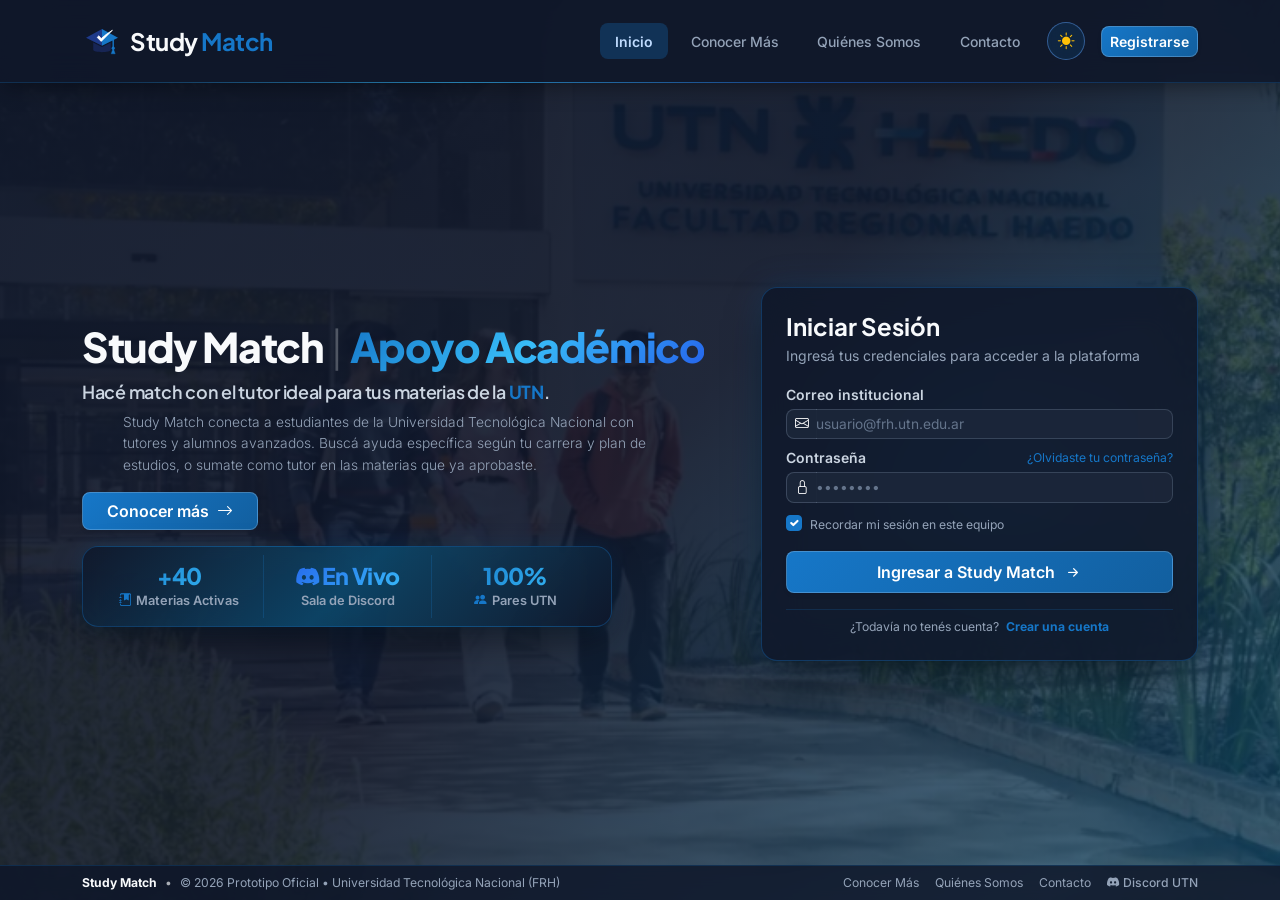
==== commit cc409cdc: "Cambios en el estilo, preentrega" ====
--- a/index.html
+++ b/index.html
@@ -26,7 +26,6 @@
     <link rel="stylesheet" href="css/global.css">
     <link rel="stylesheet" href="css/forms.css">
     <link rel="stylesheet" href="css/home.css">
-    <link rel="stylesheet" href="css/style.css">
   </head>
   <body class="page-home d-flex flex-column min-vh-100 justify-content-between">
 
@@ -44,7 +43,7 @@
             <!-- Mitad derecha del birrete (Violeta de marca) -->
             <polygon points="50,20 90,42 50,62" class="logo-birrete-derecha" />
             <!-- Borla colgante derecha (Violeta de marca) -->
-            <line x1="78" y1="48" x2="78" y2="70" stroke="#7c3aed" stroke-width="3.5" stroke-linecap="round" class="logo-borla" />
+            <line x1="78" y1="48" x2="78" y2="70" stroke="#1677c8" stroke-width="3.5" stroke-linecap="round" class="logo-borla" />
             <circle cx="78" cy="68" r="3.5" class="logo-borla" />
             <polygon points="78,68 73,82 83,82" class="logo-borla" />
             <!-- Tilde blanca de OK / Match integrada -->
@@ -76,7 +75,7 @@
               <a class="nav-link text-secondary" href="contacto.html">Contacto</a>
             </li>
             <li class="nav-item ms-lg-1">
-              <button class="btn btn-outline-violet btn-sm p-1.5 px-2.5 rounded-pill theme-toggle-btn d-inline-flex align-items-center gap-1.5" type="button" aria-label="Cambiar tema claro/oscuro" title="Cambiar tema">
+              <button class="btn btn-outline-brand btn-sm p-1.5 px-2.5 rounded-pill theme-toggle-btn d-inline-flex align-items-center gap-1.5" type="button" aria-label="Cambiar tema claro/oscuro" title="Cambiar tema">
                 <i class="theme-icon bi bi-sun-fill text-warning"></i>
                 <span class="d-lg-none small">Modo Claro/Oscuro</span>
               </button>
@@ -100,16 +99,8 @@
         <!-- COLUMNA IZQUIERDA: Información principal, Título y Métricas -->
         <div class="col-lg-7 text-center text-lg-start">
           
-          <!-- 1. Badge institucional superior -->
-          <div class="d-inline-flex mb-2">
-            <span class="badge badge-utn px-3 py-1.5 rounded-pill d-inline-flex align-items-center gap-2">
-              <i class="bi bi-mortarboard-fill"></i>
-              <span>UTN • Regional Haedo</span>
-              <span class="badge-dot"></span>
-              <span class="badge-subtext">Comunidad Activa</span>
-            </span>
-          </div>
-
+
+      
           <!-- 2. H1 Principal: El nombre de la plataforma y su rol -->
           <h1 class="hero-title fw-extrabold text-dark mb-2 lh-sm">
             Study Match <span class="hero-sep text-muted fw-light">|</span> <span class="text-gradient">Apoyo Académico</span>
@@ -125,33 +116,14 @@
             Study Match conecta a estudiantes de la Universidad Tecnológica Nacional con tutores y alumnos avanzados. Buscá ayuda específica según tu carrera y plan de estudios, o sumate como tutor en las materias que ya aprobaste.
           </p>
 
-          <!-- 5. Botón Conocer Más y Bloque de Prueba Social -->
+          <!-- 5. Botón Conocer Más  -->
           <div class="d-flex flex-wrap align-items-center justify-content-center justify-content-lg-start gap-3 mb-3">
             <a href="conoce.html" class="btn btn-primary px-4 py-2.5 rounded-3 fw-semibold shadow-sm d-inline-flex align-items-center gap-2">
               <span>Conocer más</span>
               <i class="bi bi-arrow-right"></i>
             </a>
 
-            <!-- Prueba Social: Avatares de Alumnos + Calificación -->
-            <div class="social-proof-block d-inline-flex align-items-center gap-2">
-              <div class="avatar-group d-flex">
-                <span class="avatar-circle avatar-1" title="Martina - Ing. Industrial">M</span>
-                <span class="avatar-circle avatar-2" title="Lucas - Ing. Sistemas">L</span>
-                <span class="avatar-circle avatar-3" title="Agustín - Ing. Mecánica">A</span>
-                <span class="avatar-circle avatar-count">+450</span>
-              </div>
-              <div class="social-proof-text text-start lh-1">
-                <div class="d-flex align-items-center gap-1 text-warning" style="font-size: 0.72rem;">
-                  <i class="bi bi-star-fill"></i>
-                  <i class="bi bi-star-fill"></i>
-                  <i class="bi bi-star-fill"></i>
-                  <i class="bi bi-star-fill"></i>
-                  <i class="bi bi-star-fill"></i>
-                  <span class="fw-bold text-dark ms-1">4.9/5</span>
-                </div>
-                <span class="text-secondary text-xs">Alumnos UTN conectados</span>
-              </div>
-            </div>
+       
           </div>
 
           <!-- 6. Barra de Métricas: Materias Activas, Sala de Discord, 100% Pares UTN -->
@@ -197,25 +169,12 @@
             <!-- Glow ambiental decorativo -->
             <div class="hero-glow-blob"></div>
 
-            <!-- Mini badge flotante superior: Match en vivo -->
-            <div class="floating-badge floating-badge-top shadow-sm d-none d-sm-inline-flex align-items-center gap-1.5">
-              <span class="live-dot-pulse"></span>
-              <span class="fw-semibold text-dark">Último match:</span>
-              <span class="text-primary fw-bold">Análisis II</span>
-              <span class="text-muted text-xs ms-1">hace 4 min</span>
-            </div>
-
             <!-- Tarjeta Glassmorphic de Iniciar Sesión -->
             <div class="auth-card rounded-4 p-3 p-xl-4 shadow-lg position-relative">
               
               <!-- Encabezado del Formulario con H2 -->
               <div class="mb-3 text-start">
-                <div class="d-inline-flex align-items-center gap-2 mb-1">
-                  <span class="auth-icon-badge">
-                    <i class="bi bi-box-arrow-in-right text-primary"></i>
-                  </span>
-                  <span class="text-xs fw-bold text-uppercase tracking-wider text-primary">Acceso Estudiantes & Tutores</span>
-                </div>
+              
                 <h2 class="h4 fw-bold text-dark mb-1">Iniciar Sesión</h2>
                 <p class="text-secondary small mb-0">Ingresá tus credenciales para acceder a la plataforma</p>
               </div>
@@ -268,12 +227,7 @@
               </div>
 
             </div>
-
-            <!-- Mini badge flotante inferior: Tutores Verificados -->
-            <div class="floating-badge floating-badge-bottom shadow-sm d-none d-sm-inline-flex align-items-center gap-1.5">
-              <i class="bi bi-patch-check-fill text-primary"></i>
-              <span class="fw-semibold text-dark">100% Tutores Verificados UTN</span>
-            </div>
+          
           </div>
         </div>
 
--- a/css/global.css
+++ b/css/global.css
@@ -13,19 +13,11 @@
   --bs-font-sans-serif: 'Inter', -apple-system, BlinkMacSystemFont, "Segoe UI", Roboto, sans-serif;
   --bs-font-heading: 'Plus Jakarta Sans', -apple-system, BlinkMacSystemFont, "Segoe UI", Roboto, sans-serif;
   
-  /* Paleta violeta / púrpura característica de Study Match */
-  --bs-primary: #7c3aed;
-  --bs-primary-rgb: 124, 58, 237;
-  --bs-primary-hover: #6d28d9;
-  --bs-primary-light: #ede9fe;
-  --bs-primary-glow: rgba(124, 58, 237, 0.35);
-
-  /* Color de apoyo institucional UTN */
-  --utn-blue: #172554;
-  --utn-blue-hover: #1e3a8a;
-  
-  /* Color oficial Discord */
-  --discord-blurple: #5865F2;
+  /* Paleta azul y celeste de Study Match */
+  --bs-primary: #1677c8;
+  --bs-primary-rgb: 22, 119, 200;
+  --bs-primary-hover: #125f9f;
+
 }
 
 /* --------------------------------------------------------------------------
@@ -48,7 +40,7 @@
 }
 
 .text-gradient {
-  background: linear-gradient(135deg, #7c3aed 0%, #9333ea 50%, #2563eb 100%);
+  background: linear-gradient(135deg, #1677c8 0%, #38bdf8 50%, #2563eb 100%);
   -webkit-background-clip: text;
   -webkit-text-fill-color: transparent;
   display: inline-block;
@@ -65,8 +57,8 @@
   font-family: var(--bs-font-sans-serif);
   background-color: #0f172a;
   background: 
-    linear-gradient(135deg, rgba(255, 255, 255, 0.88) 0%, rgba(248, 250, 252, 0.82) 40%, rgba(243, 232, 255, 0.86) 100%),
-    url('../img/Gemini_Generated_Image_o8fa80o8fa80o8fa.jpg') no-repeat center 28% / cover fixed;
+    linear-gradient(135deg, rgba(255, 255, 255, 0.88) 0%, rgba(248, 250, 252, 0.82) 40%, rgba(224, 242, 254, 0.86) 100%),
+    url('../img/alumnos_utn.png') no-repeat center 28% / cover fixed;
   color: #1e293b;
   min-height: 100vh;
   display: flex;
@@ -92,37 +84,22 @@
 body.page-quienessomos,
 body.page-programming {
   background: 
-    linear-gradient(135deg, rgba(255, 255, 255, 0.90) 0%, rgba(248, 250, 252, 0.85) 40%, rgba(243, 232, 255, 0.88) 100%),
+    linear-gradient(135deg, rgba(255, 255, 255, 0.90) 0%, rgba(248, 250, 252, 0.85) 40%, rgba(224, 242, 254, 0.88) 100%),
     url('../img/bg-programming.jpg') no-repeat center center / cover fixed;
 }
 
 /* Insignia UTN compartida */
 .badge-utn {
-  background: rgba(124, 58, 237, 0.07);
-  color: #7c3aed;
+  background: rgba(22, 119, 200, 0.07);
+  color: #1677c8;
   font-family: var(--bs-font-heading);
   font-weight: 600;
   font-size: 0.8rem;
-  border: 1px solid rgba(124, 58, 237, 0.2);
+  border: 1px solid rgba(22, 119, 200, 0.2);
   letter-spacing: 0.01em;
-  box-shadow: 0 2px 8px rgba(124, 58, 237, 0.06);
+  box-shadow: 0 2px 8px rgba(22, 119, 200, 0.06);
   backdrop-filter: blur(8px);
   transition: all 0.2s ease;
-}
-
-.badge-utn .badge-dot {
-  width: 6px;
-  height: 6px;
-  background-color: #10b981;
-  border-radius: 50%;
-  display: inline-block;
-  box-shadow: 0 0 0 2px rgba(16, 185, 129, 0.25);
-}
-
-.badge-utn .badge-subtext {
-  color: #64748b;
-  font-weight: 500;
-  font-size: 0.74rem;
 }
 
 /* --------------------------------------------------------------------------
@@ -139,7 +116,7 @@
   -webkit-backdrop-filter: blur(16px);
   box-shadow: 0 4px 20px -4px rgba(15, 23, 42, 0.04);
   position: relative;
-  border-bottom: 1px solid rgba(124, 58, 237, 0.08) !important;
+  border-bottom: 1px solid rgba(22, 119, 200, 0.08) !important;
   transition: background-color 0.3s ease, border-color 0.3s ease, box-shadow 0.3s ease;
 }
 
@@ -150,7 +127,7 @@
   left: 8%;
   width: 84%;
   height: 1px;
-  background: linear-gradient(to right, transparent, rgba(124, 58, 237, 0.45), rgba(37, 99, 235, 0.35), transparent);
+  background: linear-gradient(to right, transparent, rgba(56, 189, 248, 0.55), rgba(37, 99, 235, 0.35), transparent);
 }
 
 .brand-title {
@@ -167,12 +144,12 @@
 
 .navbar .nav-link:hover {
   color: var(--bs-primary) !important;
-  background-color: rgba(124, 58, 237, 0.06);
+  background-color: rgba(22, 119, 200, 0.06);
 }
 
 .navbar .nav-link.active {
   color: var(--bs-primary) !important;
-  background-color: rgba(124, 58, 237, 0.1);
+  background-color: rgba(22, 119, 200, 0.1);
   font-weight: 600;
 }
 
@@ -183,7 +160,7 @@
 }
 
 .navbar-toggler:focus {
-  box-shadow: 0 0 0 3px rgba(124, 58, 237, 0.25) !important;
+  box-shadow: 0 0 0 3px rgba(22, 119, 200, 0.25) !important;
 }
 
 @media (max-width: 991.98px) {
@@ -216,17 +193,17 @@
   width: 38px;
   height: 38px;
   border-radius: 50rem;
-  border: 1px solid rgba(124, 58, 237, 0.25);
-  background: rgba(124, 58, 237, 0.06);
-  color: #6d28d9;
+  border: 1px solid rgba(22, 119, 200, 0.25);
+  background: rgba(22, 119, 200, 0.06);
+  color: #125f9f;
   cursor: pointer;
   transition: all 0.25s cubic-bezier(0.16, 1, 0.3, 1);
 }
 
 .theme-toggle-btn:hover {
-  background: rgba(124, 58, 237, 0.15);
-  border-color: rgba(124, 58, 237, 0.45);
-  color: #5b21b6;
+  background: rgba(22, 119, 200, 0.15);
+  border-color: rgba(22, 119, 200, 0.45);
+  color: #0c4a6e;
   transform: rotate(15deg) scale(1.05);
 }
 
@@ -240,86 +217,71 @@
    5. BOTONES Y ACCIONES
    -------------------------------------------------------------------------- */
 .btn-primary {
-  background: linear-gradient(135deg, #7c3aed 0%, #6d28d9 100%);
+  background: linear-gradient(135deg, #1677c8 0%, #125f9f 100%);
   border: 1px solid rgba(255, 255, 255, 0.2);
   color: #ffffff !important;
-  box-shadow: 0 4px 14px 0 rgba(124, 58, 237, 0.32);
+  box-shadow: 0 4px 14px 0 rgba(22, 119, 200, 0.32);
   transition: all 0.25s cubic-bezier(0.16, 1, 0.3, 1);
   text-decoration: none;
 }
 
 .btn-primary:hover {
-  background: linear-gradient(135deg, #6d28d9 0%, #5b21b6 100%);
+  background: linear-gradient(135deg, #125f9f 0%, #0c4a6e 100%);
   border-color: rgba(255, 255, 255, 0.3);
-  box-shadow: 0 8px 24px 0 rgba(124, 58, 237, 0.45);
+  box-shadow: 0 8px 24px 0 rgba(22, 119, 200, 0.45);
   transform: translateY(-1.5px);
   color: #ffffff !important;
 }
 
 .btn-primary:active {
   transform: translateY(0);
-  box-shadow: 0 2px 8px 0 rgba(124, 58, 237, 0.3);
+  box-shadow: 0 2px 8px 0 rgba(22, 119, 200, 0.3);
 }
 
 .btn-primary:focus-visible {
   outline: none;
-  box-shadow: 0 0 0 3px rgba(124, 58, 237, 0.35);
-}
-
-.btn-outline-violet {
+  box-shadow: 0 0 0 3px rgba(22, 119, 200, 0.35);
+}
+
+.btn-outline-brand {
   background: rgba(255, 255, 255, 0.7);
   backdrop-filter: blur(10px);
   -webkit-backdrop-filter: blur(10px);
-  border: 1.5px solid rgba(124, 58, 237, 0.28);
-  color: #6d28d9;
+  border: 1.5px solid rgba(22, 119, 200, 0.28);
+  color: #125f9f;
   transition: all 0.25s cubic-bezier(0.16, 1, 0.3, 1);
   text-decoration: none;
 }
 
-.btn-outline-violet:hover {
-  background: rgba(124, 58, 237, 0.08);
-  border-color: #7c3aed;
-  color: #7c3aed;
-  box-shadow: 0 6px 18px rgba(124, 58, 237, 0.15);
+.btn-outline-brand:hover {
+  background: rgba(22, 119, 200, 0.08);
+  border-color: #1677c8;
+  color: #1677c8;
+  box-shadow: 0 6px 18px rgba(22, 119, 200, 0.15);
   transform: translateY(-1.5px);
 }
 
-.btn-outline-violet:active {
+.btn-outline-brand:active {
   transform: translateY(0);
 }
 
-.btn-outline-violet:focus-visible {
+.btn-outline-brand:focus-visible {
   outline: none;
-  box-shadow: 0 0 0 3px rgba(124, 58, 237, 0.25);
-}
-
-.btn-utn {
-  background-color: var(--utn-blue);
-  border-color: var(--utn-blue);
-  color: #ffffff;
-  box-shadow: 0 4px 12px rgba(23, 37, 84, 0.25);
-  transition: all 0.25s cubic-bezier(0.16, 1, 0.3, 1);
-}
-.btn-utn:hover {
-  background-color: var(--utn-blue-hover);
-  border-color: var(--utn-blue-hover);
-  color: #ffffff;
-  transform: translateY(-2px);
-  box-shadow: 0 8px 20px rgba(23, 37, 84, 0.35);
+  box-shadow: 0 0 0 3px rgba(22, 119, 200, 0.25);
 }
 
 .btn-outline-primary {
   color: var(--bs-primary);
-  border-color: rgba(124, 58, 237, 0.35);
+  border-color: rgba(22, 119, 200, 0.35);
   background-color: transparent;
   transition: all 0.25s cubic-bezier(0.16, 1, 0.3, 1);
 }
 .btn-outline-primary:hover {
-  background-color: rgba(124, 58, 237, 0.08);
+  background-color: rgba(22, 119, 200, 0.08);
   border-color: var(--bs-primary);
   color: var(--bs-primary);
   transform: translateY(-1.5px);
-  box-shadow: 0 4px 12px rgba(124, 58, 237, 0.14);
+  box-shadow: 0 4px 12px rgba(22, 119, 200, 0.14);
 }
 
 /* --------------------------------------------------------------------------
@@ -356,15 +318,15 @@
 [data-bs-theme="dark"] body {
   background-color: #090d16;
   background: 
-    linear-gradient(135deg, rgba(15, 23, 42, 0.94) 0%, rgba(15, 23, 42, 0.90) 50%, rgba(30, 27, 75, 0.92) 100%),
-    url('../img/Gemini_Generated_Image_o8fa80o8fa80o8fa.jpg') no-repeat center 28% / cover fixed;
+    linear-gradient(135deg, rgba(15, 23, 42, 0.94) 0%, rgba(15, 23, 42, 0.90) 50%, rgba(12, 74, 110, 0.72) 100%),
+    url('../img/alumnos_utn.png') no-repeat center 28% / cover fixed;
   color: #e2e8f0;
 }
 
 [data-bs-theme="dark"] body.page-quienessomos,
 [data-bs-theme="dark"] body.page-programming {
   background: 
-    linear-gradient(135deg, rgba(15, 23, 42, 0.94) 0%, rgba(15, 23, 42, 0.90) 50%, rgba(30, 27, 75, 0.92) 100%),
+    linear-gradient(135deg, rgba(15, 23, 42, 0.94) 0%, rgba(15, 23, 42, 0.90) 50%, rgba(12, 74, 110, 0.72) 100%),
     url('../img/bg-programming.jpg') no-repeat center center / cover fixed;
 }
 
@@ -385,22 +347,18 @@
 }
 
 [data-bs-theme="dark"] .border-top {
-  border-color: rgba(124, 58, 237, 0.2) !important;
+  border-color: rgba(22, 119, 200, 0.2) !important;
 }
 
 [data-bs-theme="dark"] .badge-utn {
-  background: rgba(124, 58, 237, 0.18) !important;
-  color: #c4b5fd !important;
-  border-color: rgba(124, 58, 237, 0.38) !important;
-}
-
-[data-bs-theme="dark"] .badge-utn .badge-subtext {
-  color: #94a3b8 !important;
+  background: rgba(22, 119, 200, 0.18) !important;
+  color: #bfdbfe !important;
+  border-color: rgba(22, 119, 200, 0.38) !important;
 }
 
 [data-bs-theme="dark"] .navbar-glass {
   background: rgba(15, 23, 42, 0.88) !important;
-  border-bottom: 1px solid rgba(124, 58, 237, 0.25) !important;
+  border-bottom: 1px solid rgba(22, 119, 200, 0.25) !important;
   box-shadow: 0 4px 25px -4px rgba(0, 0, 0, 0.5);
 }
 
@@ -408,46 +366,46 @@
   color: #94a3b8 !important;
 }
 [data-bs-theme="dark"] .navbar-glass .nav-link:hover {
-  color: #c4b5fd !important;
-  background-color: rgba(124, 58, 237, 0.16);
+  color: #bfdbfe !important;
+  background-color: rgba(22, 119, 200, 0.16);
 }
 [data-bs-theme="dark"] .navbar-glass .nav-link.active {
-  color: #c4b5fd !important;
-  background-color: rgba(124, 58, 237, 0.28);
+  color: #bfdbfe !important;
+  background-color: rgba(22, 119, 200, 0.28);
 }
 [data-bs-theme="dark"] .navbar-glass .navbar-toggler {
   filter: invert(1);
 }
 
 [data-bs-theme="dark"] .theme-toggle-btn {
-  border-color: rgba(124, 58, 237, 0.45) !important;
-  background: rgba(124, 58, 237, 0.2) !important;
+  border-color: rgba(22, 119, 200, 0.45) !important;
+  background: rgba(22, 119, 200, 0.2) !important;
   color: #facc15 !important;
 }
 
 [data-bs-theme="dark"] .theme-toggle-btn:hover {
-  background: rgba(124, 58, 237, 0.35) !important;
-  border-color: #a78bfa !important;
+  background: rgba(22, 119, 200, 0.35) !important;
+  border-color: #60a5fa !important;
   color: #fef08a !important;
   box-shadow: 0 0 16px rgba(250, 204, 21, 0.28);
 }
 
-[data-bs-theme="dark"] .btn-outline-violet {
-  background: rgba(124, 58, 237, 0.16) !important;
-  border-color: rgba(167, 139, 250, 0.45) !important;
-  color: #c4b5fd !important;
-}
-
-[data-bs-theme="dark"] .btn-outline-violet:hover {
-  background: rgba(124, 58, 237, 0.35) !important;
-  border-color: #a78bfa !important;
+[data-bs-theme="dark"] .btn-outline-brand {
+  background: rgba(22, 119, 200, 0.16) !important;
+  border-color: rgba(96, 165, 250, 0.45) !important;
+  color: #bfdbfe !important;
+}
+
+[data-bs-theme="dark"] .btn-outline-brand:hover {
+  background: rgba(22, 119, 200, 0.35) !important;
+  border-color: #60a5fa !important;
   color: #ffffff !important;
 }
 
 [data-bs-theme="dark"] .app-footer,
 [data-bs-theme="dark"] .footer-glass {
   background: rgba(15, 23, 42, 0.85) !important;
-  border-top: 1px solid rgba(124, 58, 237, 0.22) !important;
+  border-top: 1px solid rgba(22, 119, 200, 0.22) !important;
   color: #94a3b8 !important;
 }
 
@@ -458,7 +416,7 @@
 
 [data-bs-theme="dark"] .app-footer .footer-link:hover,
 [data-bs-theme="dark"] .footer-glass .footer-link:hover {
-  color: #c4b5fd !important;
+  color: #bfdbfe !important;
 }
 
 /* Transiciones Suaves Globales */
--- a/css/forms.css
+++ b/css/forms.css
@@ -14,22 +14,11 @@
   backdrop-filter: blur(20px);
   -webkit-backdrop-filter: blur(20px);
   border: 1px solid rgba(255, 255, 255, 0.95);
-  box-shadow: 0 16px 36px -12px rgba(124, 58, 237, 0.14), 0 0 0 1px rgba(124, 58, 237, 0.05);
+  box-shadow: 0 16px 36px -12px rgba(22, 119, 200, 0.14), 0 0 0 1px rgba(22, 119, 200, 0.05);
   border-radius: 20px;
   position: relative;
   z-index: 1;
   transition: background 0.3s ease, border-color 0.3s ease, box-shadow 0.3s ease;
-}
-
-.auth-icon-badge {
-  width: 26px;
-  height: 26px;
-  border-radius: 7px;
-  background: rgba(124, 58, 237, 0.1);
-  display: inline-flex;
-  align-items: center;
-  justify-content: center;
-  font-size: 0.88rem;
 }
 
 .auth-link {
@@ -53,7 +42,7 @@
 .auth-card .form-control:focus,
 .auth-card .form-select:focus {
   border-color: var(--bs-primary);
-  box-shadow: 0 0 0 3px rgba(124, 58, 237, 0.15);
+  box-shadow: 0 0 0 3px rgba(22, 119, 200, 0.15);
 }
 
 .auth-card .form-check-input:checked {
@@ -87,7 +76,7 @@
 
 .input-group-custom:focus-within .form-control {
   border-color: var(--bs-primary);
-  box-shadow: 0 0 0 4px rgba(124, 58, 237, 0.15);
+  box-shadow: 0 0 0 4px rgba(22, 119, 200, 0.15);
 }
 
 /* 4. Resplandor Ambiental (Ambient Glow) */
@@ -98,7 +87,7 @@
   width: 115%;
   height: 115%;
   transform: translate(-50%, -50%);
-  background: radial-gradient(circle, rgba(124, 58, 237, 0.18) 0%, rgba(99, 102, 241, 0.10) 35%, rgba(248, 250, 252, 0) 70%);
+  background: radial-gradient(circle, rgba(22, 119, 200, 0.18) 0%, rgba(56, 189, 248, 0.10) 35%, rgba(248, 250, 252, 0) 70%);
   filter: blur(45px);
   pointer-events: none;
   z-index: 0;
@@ -138,8 +127,8 @@
 /* 6. Modo Oscuro Formularios */
 [data-bs-theme="dark"] .auth-card {
   background: rgba(15, 23, 42, 0.85) !important;
-  border: 1px solid rgba(124, 58, 237, 0.35) !important;
-  box-shadow: 0 20px 45px -12px rgba(0, 0, 0, 0.7), 0 0 35px rgba(124, 58, 237, 0.18) !important;
+  border: 1px solid rgba(22, 119, 200, 0.35) !important;
+  box-shadow: 0 20px 45px -12px rgba(0, 0, 0, 0.7), 0 0 35px rgba(22, 119, 200, 0.18) !important;
 }
 
 [data-bs-theme="dark"] .auth-card .form-control,
@@ -155,8 +144,8 @@
 }
 
 [data-bs-theme="dark"] .auth-card .form-control:focus {
-  border-color: #a78bfa !important;
-  box-shadow: 0 0 0 3px rgba(124, 58, 237, 0.35) !important;
+  border-color: #60a5fa !important;
+  box-shadow: 0 0 0 3px rgba(22, 119, 200, 0.35) !important;
 }
 
 [data-bs-theme="dark"] .auth-card .form-label {
@@ -168,8 +157,8 @@
   border-color: rgba(100, 116, 139, 0.5);
 }
 [data-bs-theme="dark"] .auth-card .form-check-input:checked {
-  background-color: #7c3aed;
-  border-color: #7c3aed;
+  background-color: #1677c8;
+  border-color: #1677c8;
 }
 
 [data-bs-theme="dark"] .input-group-custom .input-group-text {
@@ -190,18 +179,18 @@
 
 [data-bs-theme="dark"] .input-group-custom:focus-within .input-group-text {
   background-color: #0f172a;
-  border-color: #a78bfa;
-  color: #c4b5fd;
+  border-color: #60a5fa;
+  color: #bfdbfe;
 }
 
 [data-bs-theme="dark"] .input-group-custom:focus-within .form-control {
   background-color: #0f172a;
-  border-color: #a78bfa;
-  box-shadow: 0 0 0 4px rgba(124, 58, 237, 0.25);
+  border-color: #60a5fa;
+  box-shadow: 0 0 0 4px rgba(22, 119, 200, 0.25);
 }
 
 [data-bs-theme="dark"] .ambient-glow {
-  background: radial-gradient(circle, rgba(124, 58, 237, 0.3) 0%, rgba(99, 102, 241, 0.2) 40%, rgba(11, 15, 25, 0) 70%);
+  background: radial-gradient(circle, rgba(22, 119, 200, 0.3) 0%, rgba(56, 189, 248, 0.2) 40%, rgba(11, 15, 25, 0) 70%);
 }
 
 [data-bs-theme="dark"] .hero-bg-img {
--- a/css/home.css
+++ b/css/home.css
@@ -39,57 +39,16 @@
   line-height: 1.55;
   color: #1f262f;
   max-width: 550px;
+  margin-inline: auto;
 }
 
-/* 2. Prueba Social (Social Proof) */
-.social-proof-block {
-  padding: 0.25rem 0.6rem;
-  background: rgba(255, 255, 255, 0.6);
-  backdrop-filter: blur(8px);
-  border-radius: 50rem;
-  border: 1px solid rgba(255, 255, 255, 0.8);
-  transition: background 0.3s ease, border-color 0.3s ease;
-}
-
-.avatar-group {
-  display: inline-flex;
-  align-items: center;
-}
-
-.avatar-group .avatar-circle {
-  width: 26px;
-  height: 26px;
-  border-radius: 50%;
-  border: 2px solid #ffffff;
-  margin-left: -8px;
-  font-size: 0.68rem;
-  font-weight: 700;
-  color: #ffffff;
-  display: inline-flex;
-  align-items: center;
-  justify-content: center;
-  box-shadow: 0 2px 4px rgba(15, 23, 42, 0.12);
-}
-
-.avatar-group .avatar-circle:first-child {
-  margin-left: 0;
-}
-
-.avatar-group .avatar-1 { background: linear-gradient(135deg, #ec4899, #f43f5e); }
-.avatar-group .avatar-2 { background: linear-gradient(135deg, #3b82f6, #1d4ed8); }
-.avatar-group .avatar-3 { background: linear-gradient(135deg, #10b981, #059669); }
-.avatar-group .avatar-count {
-  background: linear-gradient(135deg, #7c3aed, #6d28d9);
-  font-size: 0.62rem;
-}
-
-/* 3. Tarjeta de Métricas */
+/* 2. Tarjeta de Métricas */
 .stats-card {
-  background: linear-gradient(135deg, rgba(255, 255, 255, 0.88) 0%, rgba(243, 232, 255, 0.82) 50%, rgba(238, 242, 255, 0.88) 100%);
+  background: linear-gradient(135deg, rgba(255, 255, 255, 0.88) 0%, rgba(224, 242, 254, 0.82) 50%, rgba(219, 234, 254, 0.88) 100%);
   backdrop-filter: blur(18px);
   -webkit-backdrop-filter: blur(18px);
-  border: 1px solid rgba(124, 58, 237, 0.22);
-  box-shadow: 0 10px 25px -6px rgba(124, 58, 237, 0.14), 0 2px 8px rgba(15, 23, 42, 0.04);
+  border: 1px solid rgba(22, 119, 200, 0.22);
+  box-shadow: 0 10px 25px -6px rgba(22, 119, 200, 0.14), 0 2px 8px rgba(15, 23, 42, 0.04);
   max-width: 530px;
   transition: background 0.3s ease, border-color 0.3s ease, box-shadow 0.3s ease;
 }
@@ -105,13 +64,13 @@
   letter-spacing: -0.03em;
   line-height: 1.1;
   text-align: center;
-  background: linear-gradient(135deg, #7c3aed 0%, #3b82f6 100%);
+  background: linear-gradient(135deg, #1677c8 0%, #38bdf8 100%);
   -webkit-background-clip: text;
   -webkit-text-fill-color: transparent;
 }
 
 .stat-discord {
-  background: linear-gradient(135deg, #5865F2 0%, #7c3aed 100%);
+  background: linear-gradient(135deg, #2563eb 0%, #38bdf8 100%);
   -webkit-background-clip: text;
   -webkit-text-fill-color: transparent;
 }
@@ -133,11 +92,11 @@
     font-size: 0.8rem;
   }
   .border-start-item {
-    border-left: 1px solid rgba(124, 58, 237, 0.16);
+    border-left: 1px solid rgba(22, 119, 200, 0.16);
   }
 }
 
-/* 4. Glow & Badges Flotantes Decorativos */
+/* 3. Glow Decorativo */
 .hero-glow-blob {
   position: absolute;
   width: 280px;
@@ -145,59 +104,13 @@
   top: 50%;
   left: 50%;
   transform: translate(-50%, -50%);
-  background: radial-gradient(circle, rgba(124, 58, 237, 0.2) 0%, rgba(168, 85, 247, 0.1) 45%, transparent 70%);
+  background: radial-gradient(circle, rgba(22, 119, 200, 0.2) 0%, rgba(56, 189, 248, 0.12) 45%, transparent 70%);
   filter: blur(35px);
   pointer-events: none;
   z-index: 0;
 }
 
-.floating-badge {
-  position: absolute;
-  background: rgba(255, 255, 255, 0.95);
-  backdrop-filter: blur(14px);
-  -webkit-backdrop-filter: blur(14px);
-  padding: 0.32rem 0.8rem;
-  border-radius: 50rem;
-  font-size: 0.74rem;
-  border: 1px solid rgba(124, 58, 237, 0.2);
-  box-shadow: 0 8px 20px -4px rgba(124, 58, 237, 0.16), 0 2px 6px rgba(15, 23, 42, 0.05);
-  z-index: 10;
-  pointer-events: none;
-  transition: background 0.3s ease, border-color 0.3s ease;
-}
-
-.floating-badge-top {
-  top: -12px;
-  left: 12px;
-  animation: float-badge-top 4.5s ease-in-out infinite;
-}
-
-.floating-badge-bottom {
-  bottom: -12px;
-  right: 14px;
-  animation: float-badge-bottom 4.5s ease-in-out infinite 2s;
-}
-
-@keyframes float-badge-top {
-  0%, 100% { transform: translateY(0); }
-  50% { transform: translateY(-4px); }
-}
-
-@keyframes float-badge-bottom {
-  0%, 100% { transform: translateY(0); }
-  50% { transform: translateY(4px); }
-}
-
-.live-dot-pulse {
-  width: 7px;
-  height: 7px;
-  background-color: #10b981;
-  border-radius: 50%;
-  display: inline-block;
-  box-shadow: 0 0 0 2px rgba(16, 185, 129, 0.3);
-}
-
-/* 5. Modo Oscuro Home */
+/* 4. Modo Oscuro Home */
 [data-bs-theme="dark"] .hero-subtitle {
   color: #cbd5e1 !important;
 }
@@ -206,15 +119,10 @@
   color: #94a3b8 !important;
 }
 
-[data-bs-theme="dark"] .social-proof-block {
-  background: rgba(15, 23, 42, 0.75) !important;
-  border-color: rgba(124, 58, 237, 0.28) !important;
-}
-
 [data-bs-theme="dark"] .stats-card {
-  background: linear-gradient(135deg, rgba(15, 23, 42, 0.90) 0%, rgba(30, 27, 75, 0.85) 50%, rgba(15, 23, 42, 0.92) 100%) !important;
-  border: 1px solid rgba(124, 58, 237, 0.35) !important;
-  box-shadow: 0 16px 36px -10px rgba(0, 0, 0, 0.55), 0 0 25px rgba(124, 58, 237, 0.15) !important;
+  background: linear-gradient(135deg, rgba(15, 23, 42, 0.90) 0%, rgba(12, 74, 110, 0.85) 50%, rgba(15, 23, 42, 0.92) 100%) !important;
+  border: 1px solid rgba(22, 119, 200, 0.35) !important;
+  box-shadow: 0 16px 36px -10px rgba(0, 0, 0, 0.55), 0 0 25px rgba(22, 119, 200, 0.15) !important;
 }
 
 [data-bs-theme="dark"] .stats-card .stat-label {
@@ -222,12 +130,5 @@
 }
 
 [data-bs-theme="dark"] .stats-card .border-start-item {
-  border-left-color: rgba(124, 58, 237, 0.25) !important;
+  border-left-color: rgba(22, 119, 200, 0.25) !important;
 }
-
-[data-bs-theme="dark"] .floating-badge {
-  background: rgba(15, 23, 42, 0.94) !important;
-  border: 1px solid rgba(124, 58, 237, 0.35) !important;
-  color: #f8fafc !important;
-  box-shadow: 0 8px 22px -4px rgba(0, 0, 0, 0.6) !important;
-}
